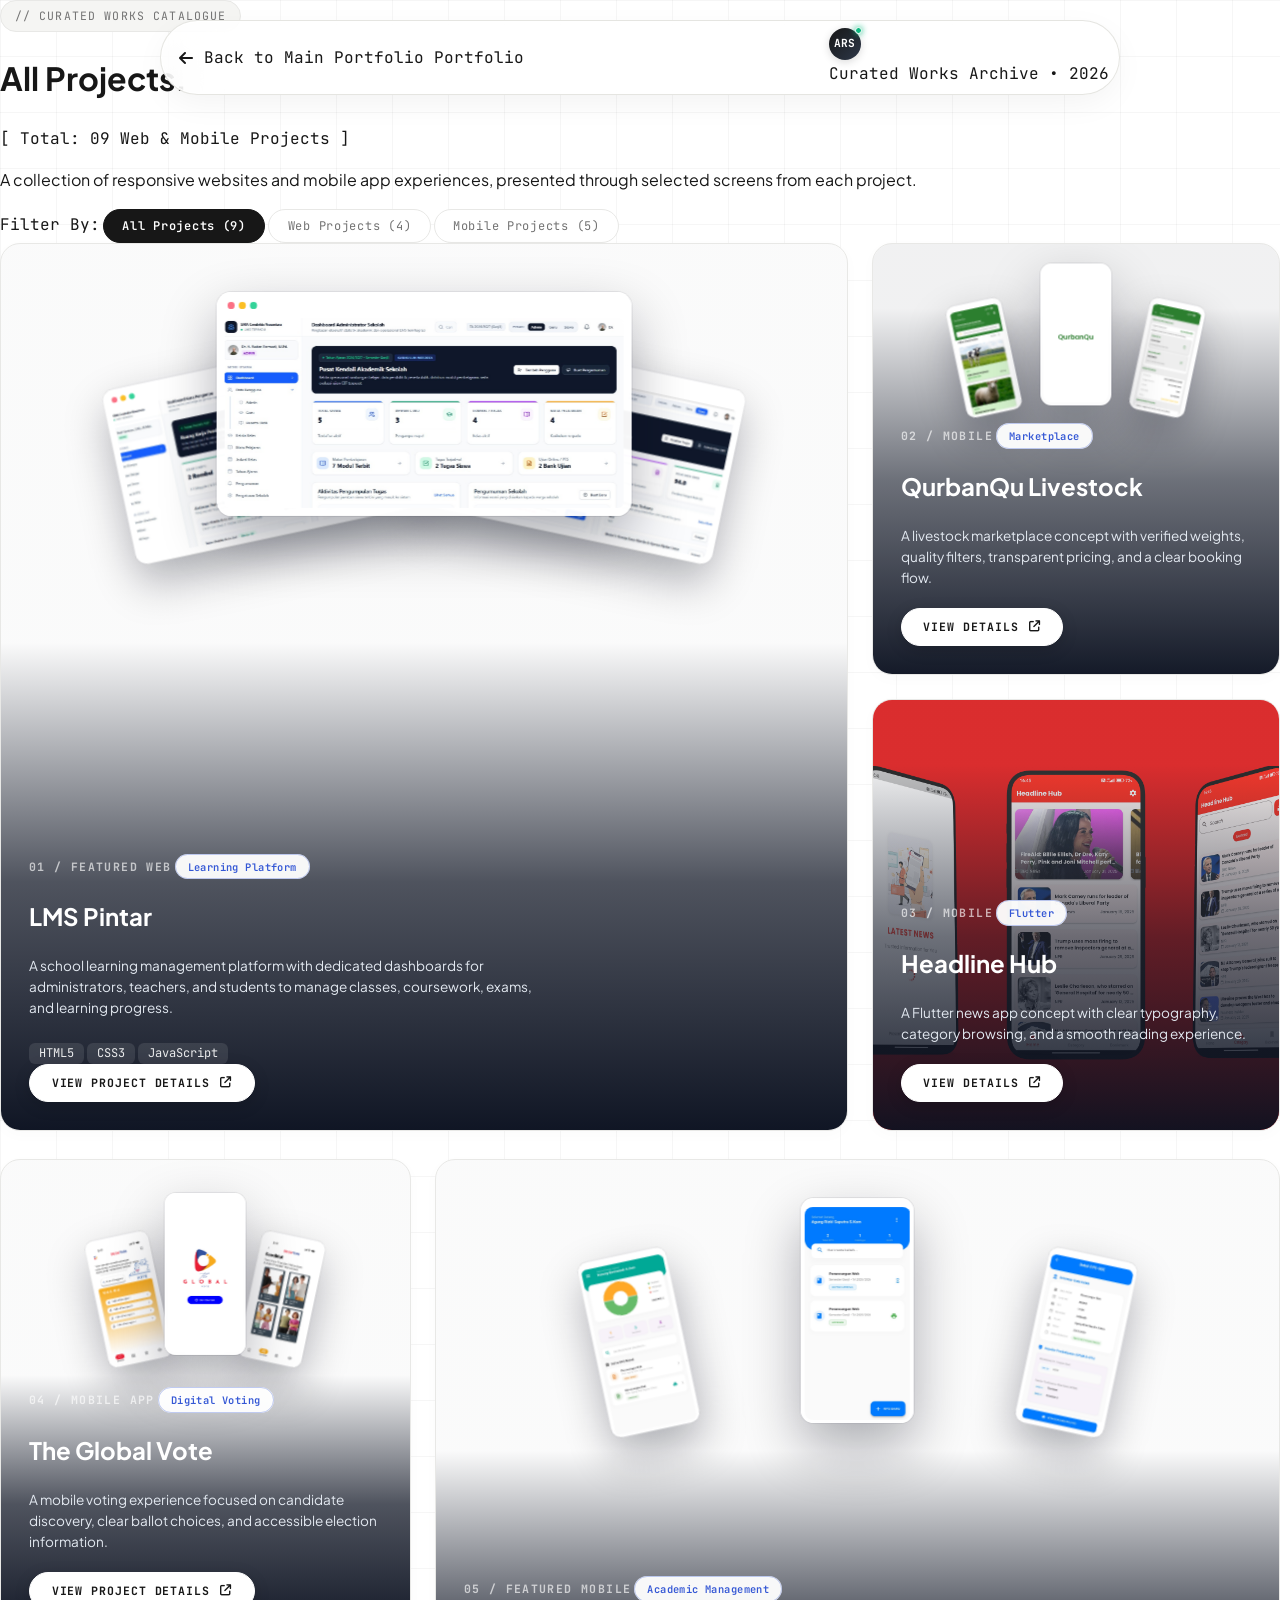
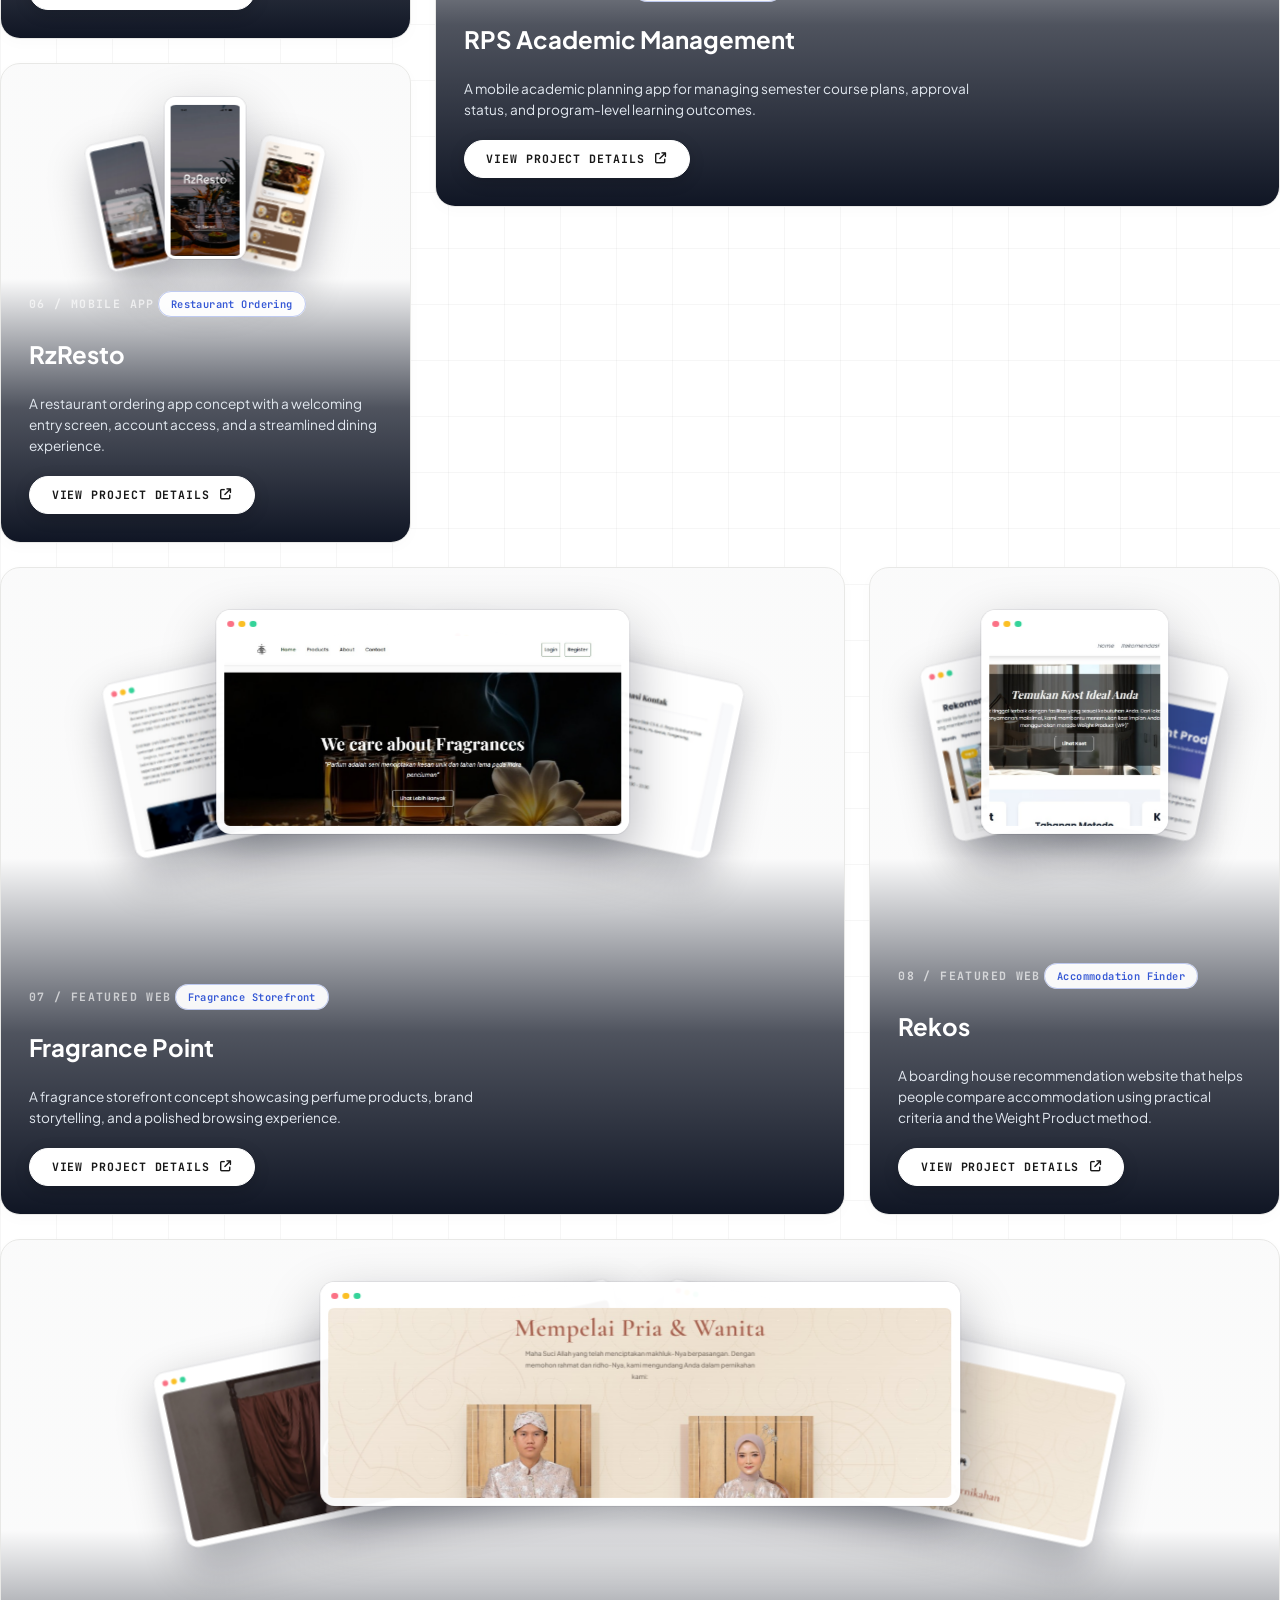
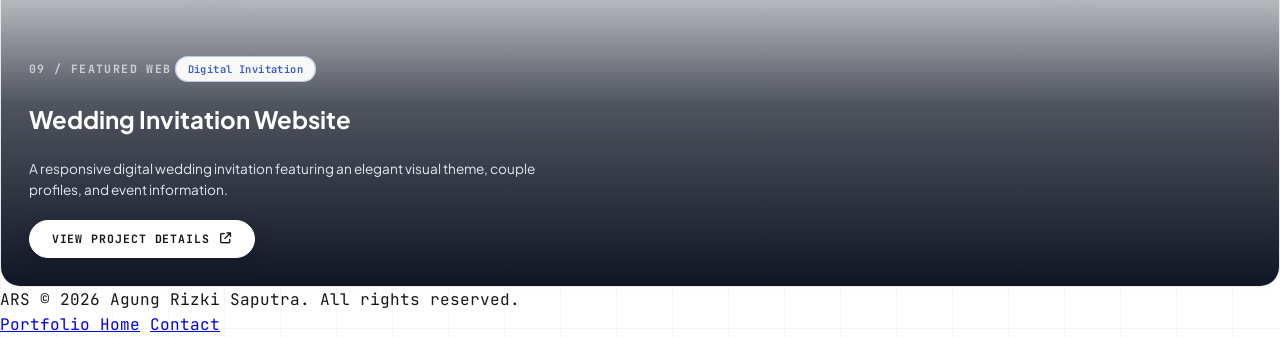
==== all-projects.html @ 4a7e121c "Update" ====
<!DOCTYPE html>
<html lang="en">
  <head>
    <meta charset="UTF-8" />
    <meta name="viewport" content="width=device-width, initial-scale=1.0" />
    <title>All Projects | Agung Rizki Saputra</title>
    <meta name="description" content="Explore web and mobile projects by Agung Rizki Saputra, including learning platforms, mobile apps, and responsive websites." />

    <link rel="preconnect" href="https://fonts.googleapis.com">
    <link rel="preconnect" href="https://fonts.gstatic.com" crossorigin>
    <link href="https://fonts.googleapis.com/css2?family=JetBrains+Mono:wght@400;500;600;700&family=Plus+Jakarta+Sans:wght@300;400;500;600;700;800&family=Space+Grotesk:wght@500;600;700;800&display=swap" rel="stylesheet">
    <script src="https://cdn.tailwindcss.com"></script>
    <link rel="stylesheet" href="https://cdnjs.cloudflare.com/ajax/libs/font-awesome/6.5.1/css/all.min.css" />
    <link rel="stylesheet" href="css/style.css" />
  </head>
  <body class="bg-white text-[#171717] antialiased selection:bg-[#3457d5] selection:text-white editorial-grid-clean min-h-screen">
    <header id="navbar" class="transition-all duration-300" aria-label="Archive Navigation">
      <a href="main.html" class="brand-mark group" aria-label="Back to Portfolio">
        <span class="w-7 h-7 rounded-full bg-[#f7f7f5] border border-[#e8e8e6] flex items-center justify-center text-[#171717] group-hover:bg-[#3457d5] group-hover:text-white transition-colors">
          <i class="fas fa-arrow-left text-[11px] transition-transform group-hover:-translate-x-0.5"></i>
        </span>
        <span class="font-mono text-xs font-semibold uppercase tracking-wider text-[#171717] group-hover:text-[#3457d5] transition-colors">
          <span class="hidden sm:inline">Back to Main Portfolio</span>
          <span class="sm:hidden">Portfolio</span>
        </span>
      </a>
      <div class="flex items-center gap-3">
        <span class="brand-emblem">
          <span>ARS</span>
          <span class="brand-status-dot"></span>
        </span>
        <span class="font-mono text-xs text-[#737373] hidden sm:inline-block">Curated Works Archive &bull; 2026</span>
      </div>
    </header>

    <main class="max-w-7xl mx-auto px-6 pt-28 pb-20">
      <div class="border-b border-[#e8e8e6] pb-12 mb-12">
        <div class="editorial-badge mb-4">
          <span>// Curated Works Catalogue</span>
        </div>
        <div class="flex flex-col md:flex-row md:items-end justify-between gap-6">
          <div>
            <h1 class="font-['Space_Grotesk'] text-4xl sm:text-6xl font-extrabold text-[#171717] tracking-tight leading-tight">
              All <span class="text-[#3457d5]">Projects.</span>
            </h1>
            <p class="font-mono text-xs text-[#737373] mt-2 uppercase tracking-widest">[ Total: 09 Web &amp; Mobile Projects ]</p>
          </div>
          <p class="max-w-md text-[#737373] text-sm sm:text-base leading-relaxed">
            A collection of responsive websites and mobile app experiences, presented through selected screens from each project.
          </p>
        </div>
        <div class="flex flex-wrap items-center gap-3 mt-10">
          <span class="font-mono text-xs text-[#737373] uppercase tracking-wider mr-2 hidden sm:inline-block">Filter By:</span>
          <button type="button" class="filter-btn active" data-filter="all">All Projects (9)</button>
          <button type="button" class="filter-btn" data-filter="web">Web Projects (4)</button>
          <button type="button" class="filter-btn" data-filter="mobile">Mobile Projects (5)</button>
        </div>
      </div>

      <div class="selected-work-layout archive-featured-layout mb-10">
        <article class="project-feature-card project-card group archive-card" data-category="web">
          <div class="project-mockup-stage" role="group" aria-label="LMS Pintar administrator, teacher, and student dashboards">
            <div class="project-mockup-window project-mockup-window--left">
              <img src="images/projects/muweb/lms/lms2.jpeg" alt="LMS Pintar teacher dashboard" loading="lazy" />
            </div>
            <div class="project-mockup-window project-mockup-window--right">
              <img src="images/projects/muweb/lms/lms3.jpeg" alt="LMS Pintar student dashboard" loading="lazy" />
            </div>
            <div class="project-mockup-window project-mockup-window--front">
              <img src="images/projects/muweb/lms/lms1.jpeg" alt="LMS Pintar administrator dashboard" loading="lazy" />
            </div>
          </div>
          <div class="project-card-overlay"></div>
          <div class="project-card-content">
            <div class="flex items-center justify-between mb-3">
              <span class="project-number text-[#93c5fd]">01 / Featured Web</span>
              <span class="project-type-badge">Learning Platform</span>
            </div>
            <h2 class="text-2xl sm:text-3xl font-extrabold text-white group-hover:text-[#93c5fd] transition-colors duration-300 mb-2">LMS Pintar</h2>
            <p class="text-sm text-[#cbd5e1] max-w-xl mb-4">A school learning management platform with dedicated dashboards for administrators, teachers, and students to manage classes, coursework, exams, and learning progress.</p>
            <div class="flex flex-wrap gap-2 mb-4">
              <span class="project-tech-tag">HTML5</span>
              <span class="project-tech-tag">CSS3</span>
              <span class="project-tech-tag">JavaScript</span>
            </div>
            <button class="project-detail-btn project-view-trigger" type="button"
              data-title="LMS Pintar — Academic Management Portal"
              data-category="Web Development &bull; Learning Management System"
              data-tech="HTML5, CSS3, JavaScript"
              data-description="A school learning management platform with dedicated dashboards for administrators, teachers, and students. Administrators manage users, classes, subjects, schedules, exams, and announcements; teachers organize learning materials, assignments, and grades; students access lessons, coursework, exams, and learning progress in one portal."
              data-image="images/projects/muweb/lms/lms1.jpeg"
              data-mockup-left="images/projects/muweb/lms/lms2.jpeg"
              data-mockup-right="images/projects/muweb/lms/lms3.jpeg"
              data-github="https://github.com/AgungRizkiSaputra/lms-terpadu"
              data-github-label="GitHub Repository"
              data-live="https://lms-terpadu.netlify.app/"
              data-live-label="Live Deployed Web"
              aria-label="View LMS Pintar project details">
              <span>View Project Details</span>
              <i class="fas fa-arrow-up-right-from-square"></i>
            </button>
          </div>
        </article>

        <div class="selected-work-stack">
          <article class="project-card project-card-compact group archive-card" data-category="mobile">
            <div class="project-mockup-stage project-mockup-stage--mobile project-mockup-stage--compact" role="group" aria-label="QurbanQu mobile app screens">
              <div class="project-mockup-window project-mockup-window--left">
                <img src="images/projects/mumobile/qurban/q2.jpg" alt="QurbanQu livestock browsing screen" loading="lazy" />
              </div>
              <div class="project-mockup-window project-mockup-window--right">
                <img src="images/projects/mumobile/qurban/q3.jpg" alt="QurbanQu payment details screen" loading="lazy" />
              </div>
              <div class="project-mockup-window project-mockup-window--front">
                <img src="images/projects/mumobile/qurban/q1.jpg" alt="QurbanQu welcome screen" loading="lazy" />
              </div>
            </div>
            <div class="project-card-overlay"></div>
            <div class="project-card-content">
              <div class="flex items-center justify-between mb-2">
                <span class="project-number text-[#93c5fd]">02 / Mobile</span>
                <span class="project-type-badge">Marketplace</span>
              </div>
              <h2 class="text-xl font-bold text-white group-hover:text-[#93c5fd] transition-colors duration-300 mb-2">QurbanQu Livestock</h2>
              <p class="text-xs text-[#cbd5e1] mb-3">A livestock marketplace concept with verified weights, quality filters, transparent pricing, and a clear booking flow.</p>
              <button class="project-detail-btn project-view-trigger" type="button"
                data-title="QurbanQu Livestock"
                data-category="Mobile Development &bull; Livestock Marketplace"
                data-tech="Mobile UI, Product Discovery, Booking Flow"
                data-description="A mobile livestock marketplace concept designed around a clear purchasing journey, with livestock discovery, transparent product details, and a focused booking experience."
                data-image="images/projects/mumobile/qurban/q1.jpg"
                data-mockup-left="images/projects/mumobile/qurban/q2.jpg"
                data-mockup-right="images/projects/mumobile/qurban/q3.jpg"
                data-mockup-type="mobile"
                data-github="https://github.com/Gusnaldi99/qurbanku"
                data-github-label="GitHub Repository"
                data-live="https://www.figma.com/proto/Pb6H6GwnJpii4D6Z6dSINw/UI-PROJECT-3?node-id=0-1&t=AmooNPbdVSciI6OO-1"
                data-live-label="Open Figma Prototype"
                aria-label="View QurbanQu Livestock project details">
                <span>View Details</span>
                <i class="fas fa-arrow-up-right-from-square"></i>
              </button>
            </div>
          </article>

          <article class="project-card project-card-compact group archive-card" data-category="mobile">
            <img src="images/projects/mumobile/news/3.png" alt="Headline Hub news app screens" loading="lazy" />
            <div class="project-card-overlay"></div>
            <div class="project-card-content">
              <div class="flex items-center justify-between mb-2">
                <span class="project-number text-[#93c5fd]">03 / Mobile</span>
                <span class="project-type-badge">Flutter</span>
              </div>
              <h2 class="text-xl font-bold text-white group-hover:text-[#93c5fd] transition-colors duration-300 mb-2">Headline Hub</h2>
              <p class="text-xs text-[#cbd5e1] mb-3">A Flutter news app concept with clear typography, category browsing, and a smooth reading experience.</p>
              <button class="project-detail-btn project-view-trigger" type="button"
                data-title="Headline Hub"
                data-category="Mobile Development &bull; News App"
                data-tech="Flutter, Dart, Mobile UI"
                data-description="A cross-platform news app concept developed with Flutter, designed around clear typography, category browsing, and an easy-to-follow reading experience."
                data-image="images/projects/mumobile/news/3.png"
                data-github="https://github.com/AgungRizkiSaputra"
                data-github-label="GitHub Profile"
                data-live="images/projects/mumobile/news/3.png"
                data-live-label="View Project Screen"
                aria-label="View Headline Hub project details">
                <span>View Details</span>
                <i class="fas fa-arrow-up-right-from-square"></i>
              </button>
            </div>
          </article>
        </div>
      </div>

      <div class="archive-project-grid">
        <article class="project-feature-card project-card group archive-card archive-project-card" data-category="mobile">
          <div class="project-mockup-stage project-mockup-stage--mobile project-mockup-stage--compact" role="group" aria-label="Global Vote mobile app screens">
            <div class="project-mockup-window project-mockup-window--left"><img src="images/projects/mumobile/gv/gv2.jpg" alt="Global Vote candidate selection screen" loading="lazy" /></div>
            <div class="project-mockup-window project-mockup-window--right"><img src="images/projects/mumobile/gv/gv3.jpg" alt="Global Vote voting screen" loading="lazy" /></div>
            <div class="project-mockup-window project-mockup-window--front"><img src="images/projects/mumobile/gv/gv1.jpg" alt="Global Vote home screen" loading="lazy" /></div>
          </div>
          <div class="project-card-overlay"></div>
          <div class="project-card-content">
            <div class="flex items-center justify-between mb-3">
              <span class="project-number text-[#93c5fd]">04 / Mobile App</span>
              <span class="project-type-badge">Digital Voting</span>
            </div>
            <h2 class="text-2xl font-extrabold text-white group-hover:text-[#93c5fd] transition-colors mb-2">The Global Vote</h2>
            <p class="text-sm text-[#cbd5e1] mb-4">A mobile voting experience focused on candidate discovery, clear ballot choices, and accessible election information.</p>
            <button class="project-detail-btn project-view-trigger" type="button"
              data-title="The Global Vote"
              data-category="Mobile Development &bull; Digital Voting"
              data-tech="Mobile UI, Voting Flow, Interface Design"
              data-description="A digital voting app concept that helps voters explore candidates, review election information, and move through a clear ballot selection flow."
              data-image="images/projects/mumobile/gv/gv1.jpg"
              data-mockup-left="images/projects/mumobile/gv/gv2.jpg"
              data-mockup-right="images/projects/mumobile/gv/gv3.jpg"
              data-mockup-type="mobile"
              data-github="https://github.com/AgungRizkiSaputra"
              data-github-label="GitHub Profile"
              data-live="images/projects/mumobile/gv/gv1.jpg"
              data-live-label="View Project Screen"
              aria-label="View The Global Vote project details">
              <span>View Project Details</span><i class="fas fa-arrow-up-right-from-square"></i>
            </button>
          </div>
        </article>

        <article class="project-feature-card project-card group archive-card archive-project-card" data-category="mobile">
          <div class="project-mockup-stage project-mockup-stage--mobile" role="group" aria-label="RPS academic management app screens">
            <div class="project-mockup-window project-mockup-window--left"><img src="images/projects/mumobile/rps/rps2.jpg" alt="RPS course approval overview" loading="lazy" /></div>
            <div class="project-mockup-window project-mockup-window--right"><img src="images/projects/mumobile/rps/rps3.jpg" alt="RPS course plan list" loading="lazy" /></div>
            <div class="project-mockup-window project-mockup-window--front"><img src="images/projects/mumobile/rps/rps1.jpg" alt="RPS academic dashboard" loading="lazy" /></div>
          </div>
          <div class="project-card-overlay"></div>
          <div class="project-card-content">
            <div class="flex items-center justify-between mb-3">
              <span class="project-number text-[#93c5fd]">05 / Featured Mobile</span>
              <span class="project-type-badge">Academic Management</span>
            </div>
            <h2 class="text-2xl font-extrabold text-white group-hover:text-[#93c5fd] transition-colors mb-2">RPS Academic Management</h2>
            <p class="text-sm text-[#cbd5e1] mb-4">A mobile academic planning app for managing semester course plans, approval status, and program-level learning outcomes.</p>
            <button class="project-detail-btn project-view-trigger" type="button"
              data-title="RPS Academic Management"
              data-category="Mobile Development &bull; Academic Planning"
              data-tech="Mobile UI, Academic Workflow, Dashboard Design"
              data-description="A mobile interface for managing semester learning plans (RPS), including approval tracking, course plan lists, and an overview of program learning outcomes."
              data-image="images/projects/mumobile/rps/rps1.jpg"
              data-mockup-left="images/projects/mumobile/rps/rps2.jpg"
              data-mockup-right="images/projects/mumobile/rps/rps3.jpg"
              data-mockup-type="mobile"
              data-github="https://github.com/AgungRizkiSaputra"
              data-github-label="GitHub Profile"
              data-live="images/projects/mumobile/rps/rps1.jpg"
              data-live-label="View Project Screen"
              aria-label="View RPS Academic Management project details">
              <span>View Project Details</span><i class="fas fa-arrow-up-right-from-square"></i>
            </button>
          </div>
        </article>

        <article class="project-feature-card project-card group archive-card archive-project-card" data-category="mobile">
          <div class="project-mockup-stage project-mockup-stage--mobile project-mockup-stage--compact" role="group" aria-label="RzResto mobile app screens">
            <div class="project-mockup-window project-mockup-window--left"><img src="images/projects/mumobile/rz/rz2.jpg" alt="RzResto sign-in screen" loading="lazy" /></div>
            <div class="project-mockup-window project-mockup-window--right"><img src="images/projects/mumobile/rz/rz3.jpg" alt="RzResto restaurant menu screen" loading="lazy" /></div>
            <div class="project-mockup-window project-mockup-window--front"><img src="images/projects/mumobile/rz/rz1.jpg" alt="RzResto welcome screen" loading="lazy" /></div>
          </div>
          <div class="project-card-overlay"></div>
          <div class="project-card-content">
            <div class="flex items-center justify-between mb-3">
              <span class="project-number text-[#93c5fd]">06 / Mobile App</span>
              <span class="project-type-badge">Restaurant Ordering</span>
            </div>
            <h2 class="text-2xl font-extrabold text-white group-hover:text-[#93c5fd] transition-colors mb-2">RzResto</h2>
            <p class="text-sm text-[#cbd5e1] mb-4">A restaurant ordering app concept with a welcoming entry screen, account access, and a streamlined dining experience.</p>
            <button class="project-detail-btn project-view-trigger" type="button"
              data-title="RzResto"
              data-category="Mobile Development &bull; Restaurant App"
              data-tech="Mobile UI, Restaurant Ordering, User Flow"
              data-description="A mobile restaurant app concept that introduces the RzResto brand and provides a simple path from sign-in to browsing the restaurant experience."
              data-image="images/projects/mumobile/rz/rz1.jpg"
              data-mockup-left="images/projects/mumobile/rz/rz2.jpg"
              data-mockup-right="images/projects/mumobile/rz/rz3.jpg"
              data-mockup-type="mobile"
              data-github="https://github.com/AgungRizkiSaputra"
              data-github-label="GitHub Profile"
              data-live="images/projects/mumobile/rz/rz1.jpg"
              data-live-label="View Project Screen"
              aria-label="View RzResto project details">
              <span>View Project Details</span><i class="fas fa-arrow-up-right-from-square"></i>
            </button>
          </div>
        </article>

        <article class="project-feature-card project-card group archive-card archive-project-card" data-category="web">
          <div class="project-mockup-stage" role="group" aria-label="Fragrance Point website screens">
            <div class="project-mockup-window project-mockup-window--left"><img src="images/projects/muweb/fp/fp2.jpeg" alt="Fragrance Point product page" loading="lazy" /></div>
            <div class="project-mockup-window project-mockup-window--right"><img src="images/projects/muweb/fp/fp3.jpeg" alt="Fragrance Point website content section" loading="lazy" /></div>
            <div class="project-mockup-window project-mockup-window--front"><img src="images/projects/muweb/fp/fp1.jpeg" alt="Fragrance Point home page" loading="lazy" /></div>
          </div>
          <div class="project-card-overlay"></div>
          <div class="project-card-content">
            <div class="flex items-center justify-between mb-3">
              <span class="project-number text-[#93c5fd]">07 / Featured Web</span>
              <span class="project-type-badge">Fragrance Storefront</span>
            </div>
            <h2 class="text-2xl font-extrabold text-white group-hover:text-[#93c5fd] transition-colors mb-2">Fragrance Point</h2>
            <p class="text-sm text-[#cbd5e1] mb-4">A fragrance storefront concept showcasing perfume products, brand storytelling, and a polished browsing experience.</p>
            <button class="project-detail-btn project-view-trigger" type="button"
              data-title="Fragrance Point"
              data-category="Web Development &bull; Fragrance Storefront"
              data-tech="Responsive Web Design, HTML, CSS, JavaScript"
              data-description="A responsive fragrance storefront concept that presents perfume products through editorial imagery, clear brand messaging, and intuitive website navigation."
              data-image="images/projects/muweb/fp/fp1.jpeg"
              data-mockup-left="images/projects/muweb/fp/fp2.jpeg"
              data-mockup-right="images/projects/muweb/fp/fp3.jpeg"
              data-github="https://github.com/AgungRizkiSaputra"
              data-github-label="GitHub Profile"
              data-live="images/projects/muweb/fp/fp1.jpeg"
              data-live-label="View Project Screen"
              aria-label="View Fragrance Point project details">
              <span>View Project Details</span><i class="fas fa-arrow-up-right-from-square"></i>
            </button>
          </div>
        </article>

        <article class="project-feature-card project-card group archive-card archive-project-card" data-category="web">
          <div class="project-mockup-stage" role="group" aria-label="Rekos boarding recommendation website screens">
            <div class="project-mockup-window project-mockup-window--left"><img src="images/projects/muweb/rekos/rekos2.jpeg" alt="Rekos accommodation recommendations" loading="lazy" /></div>
            <div class="project-mockup-window project-mockup-window--right"><img src="images/projects/muweb/rekos/rekos3.jpeg" alt="Rekos accommodation information" loading="lazy" /></div>
            <div class="project-mockup-window project-mockup-window--front"><img src="images/projects/muweb/rekos/rekos1.jpeg" alt="Rekos home page" loading="lazy" /></div>
          </div>
          <div class="project-card-overlay"></div>
          <div class="project-card-content">
            <div class="flex items-center justify-between mb-3">
              <span class="project-number text-[#93c5fd]">08 / Featured Web</span>
              <span class="project-type-badge">Accommodation Finder</span>
            </div>
            <h2 class="text-2xl font-extrabold text-white group-hover:text-[#93c5fd] transition-colors mb-2">Rekos</h2>
            <p class="text-sm text-[#cbd5e1] mb-4">A boarding house recommendation website that helps people compare accommodation using practical criteria and the Weight Product method.</p>
            <button class="project-detail-btn project-view-trigger" type="button"
              data-title="Rekos — Boarding House Finder"
              data-category="Web Development &bull; Accommodation Recommendation"
              data-tech="Responsive Web Design, Recommendation System, Weight Product"
              data-description="A boarding house discovery and recommendation website that helps users compare accommodation options based on criteria such as price, comfort, location, and facilities, using the Weight Product method."
              data-image="images/projects/muweb/rekos/rekos1.jpeg"
              data-mockup-left="images/projects/muweb/rekos/rekos2.jpeg"
              data-mockup-right="images/projects/muweb/rekos/rekos3.jpeg"
              data-github="https://github.com/AgungRizkiSaputra"
              data-github-label="GitHub Profile"
              data-live="images/projects/muweb/rekos/rekos1.jpeg"
              data-live-label="View Project Screen"
              aria-label="View Rekos project details">
              <span>View Project Details</span><i class="fas fa-arrow-up-right-from-square"></i>
            </button>
          </div>
        </article>

        <article class="project-feature-card project-card group archive-card archive-project-card" data-category="web">
          <div class="project-mockup-stage" role="group" aria-label="Wedding invitation website screens">
            <div class="project-mockup-window project-mockup-window--left"><img src="images/projects/muweb/ug/ug2.jpeg" alt="Wedding invitation details section" loading="lazy" /></div>
            <div class="project-mockup-window project-mockup-window--right"><img src="images/projects/muweb/ug/ug3.jpeg" alt="Wedding invitation event information" loading="lazy" /></div>
            <div class="project-mockup-window project-mockup-window--front"><img src="images/projects/muweb/ug/ug1.jpeg" alt="Wedding invitation opening screen" loading="lazy" /></div>
          </div>
          <div class="project-card-overlay"></div>
          <div class="project-card-content">
            <div class="flex items-center justify-between mb-3">
              <span class="project-number text-[#93c5fd]">09 / Featured Web</span>
              <span class="project-type-badge">Digital Invitation</span>
            </div>
            <h2 class="text-2xl font-extrabold text-white group-hover:text-[#93c5fd] transition-colors mb-2">Wedding Invitation Website</h2>
            <p class="text-sm text-[#cbd5e1] mb-4">A responsive digital wedding invitation featuring an elegant visual theme, couple profiles, and event information.</p>
            <button class="project-detail-btn project-view-trigger" type="button"
              data-title="Wedding Invitation Website"
              data-category="Web Development &bull; Digital Invitation"
              data-tech="Responsive Web Design, HTML, CSS, JavaScript"
              data-description="A responsive digital wedding invitation website with a refined visual theme, couple profiles, and event details presented in a simple, guest-friendly layout."
              data-image="images/projects/muweb/ug/ug1.jpeg"
              data-mockup-left="images/projects/muweb/ug/ug2.jpeg"
              data-mockup-right="images/projects/muweb/ug/ug3.jpeg"
              data-github="https://github.com/AgungRizkiSaputra"
              data-github-label="GitHub Profile"
              data-live="images/projects/muweb/ug/ug1.jpeg"
              data-live-label="View Project Screen"
              aria-label="View Wedding Invitation Website project details">
              <span>View Project Details</span><i class="fas fa-arrow-up-right-from-square"></i>
            </button>
          </div>
        </article>
      </div>
    </main>

    <footer class="py-12 px-6 border-t border-[#e8e8e6] bg-white font-mono text-xs text-[#737373]">
      <div class="max-w-7xl mx-auto flex flex-col sm:flex-row items-center justify-between gap-4">
        <div class="flex items-center gap-2.5">
          <span class="w-5 h-5 rounded bg-[#f0f4ff] text-[#3457d5] font-bold flex items-center justify-center text-[10px]">ARS</span>
          <span class="text-[#171717] font-medium">&copy; 2026 Agung Rizki Saputra. All rights reserved.</span>
        </div>
        <div class="flex items-center gap-6">
          <a href="main.html" class="hover:text-[#3457d5] transition-colors">Portfolio Home</a>
          <a href="main.html#contact" class="hover:text-[#3457d5] transition-colors">Contact</a>
        </div>
      </div>
    </footer>

    <div id="modal" class="hidden" role="dialog" aria-modal="true" aria-labelledby="modalTitle">
      <div class="modal-dialog">
        <div id="modalPreview" class="modal-preview relative w-full aspect-[16/10] bg-[#0b1120] overflow-hidden">
          <img id="modalImage" src="" alt="Project Preview" class="w-full h-full object-cover" />
          <div class="modal-mockup-stage" role="group" aria-label="Project interface previews">
            <div class="modal-mockup-window modal-mockup-window--left"><img src="" alt="" /></div>
            <div class="modal-mockup-window modal-mockup-window--right"><img src="" alt="" /></div>
            <div class="modal-mockup-window modal-mockup-window--front"><img src="" alt="" /></div>
          </div>
          <button id="closeModal" class="absolute top-4 right-4 w-9 h-9 rounded-full bg-white/90 hover:bg-[#171717] hover:text-white text-[#171717] shadow-md flex items-center justify-center transition-all text-xl font-bold cursor-pointer" aria-label="Close Project Modal">&times;</button>
        </div>
        <div class="p-6 sm:p-8">
          <div class="flex flex-wrap items-center justify-between gap-2 mb-3">
            <span id="modalCategory" class="editorial-badge accent text-[10px]"></span>
            <span id="modalTech" class="font-mono text-xs text-[#737373]"></span>
          </div>
          <h3 id="modalTitle" class="font-['Space_Grotesk'] text-2xl sm:text-3xl font-extrabold text-[#171717] mb-4"></h3>
          <p id="modalDescription" class="text-[#737373] text-sm sm:text-base leading-relaxed mb-6"></p>
          <div class="flex flex-wrap items-center gap-3 my-6 pt-5 border-t border-[#e8e8e6]">
            <a id="modalLiveBtn" href="#" target="_blank" rel="noopener noreferrer" class="btn-primary flex items-center gap-2 text-xs py-2.5 px-5 font-mono">
              <i class="fas fa-arrow-up-right-from-square text-[11px]"></i><span id="modalLiveText">Live Preview / Deployed</span>
            </a>
            <a id="modalGithubBtn" href="#" target="_blank" rel="noopener noreferrer" class="btn-secondary flex items-center gap-2 text-xs py-2.5 px-5 font-mono">
              <i class="fab fa-github text-sm"></i><span id="modalGithubText">View on GitHub</span>
            </a>
          </div>
          <div class="pt-4 border-t border-[#e8e8e6] flex items-center justify-between">
            <span class="font-mono text-xs text-[#a3a3a3]">Agung Rizki Saputra &bull; Portfolio 2026</span>
            <button type="button" onclick="document.getElementById('modal').classList.add('hidden'); document.body.style.overflow='';" class="btn-secondary text-xs py-2 px-5 font-mono">Close Preview</button>
          </div>
        </div>
      </div>
    </div>

    <script src="js/style.js" defer></script>
  </body>
</html>
---- css/style.css ----
/* ==========================================================================
   AGUNG RIZKI SAPUTRA — CLEAN WHITE INTERACTIVE PORTFOLIO
   Design System: Editorial Design meets Immersive Motion
   ========================================================================== */

:root {
  --bg-canvas: #ffffff;
  --bg-surface: #f7f7f5;
  --bg-surface-elevated: #ffffff;
  --bg-card: #ffffff;
  --bg-card-hover: #fcfcfb;
  
  --border-subtle: #e8e8e6;
  --border-medium: #d6d6d4;
  --border-strong: #737373;
  
  --text-primary: #171717;
  --text-secondary: #737373;
  --text-muted: #a3a3a3;
  --text-faint: #d4d4d4;
  
  --accent: #3457d5;          /* Signature Cobalt Blue */
  --accent-hover: #2643af;
  --accent-light: #f0f4ff;
  --accent-glow: rgba(52, 87, 213, 0.2);
  --accent-dim: rgba(52, 87, 213, 0.08);
  --accent-border: rgba(52, 87, 213, 0.25);

  --font-display: 'Space Grotesk', -apple-system, BlinkMacSystemFont, sans-serif;
  --font-sans: 'Plus Jakarta Sans', -apple-system, BlinkMacSystemFont, sans-serif;
  --font-mono: 'JetBrains Mono', monospace;

  --transition-smooth: cubic-bezier(0.16, 1, 0.3, 1);
  --transition-bounce: cubic-bezier(0.34, 1.56, 0.64, 1);
}

/* --------------------------------------------------------------------------
   Base & Global Resets
   -------------------------------------------------------------------------- */
*, *::before, *::after {
  box-sizing: border-box;
}

html {
  scroll-behavior: smooth;
  scroll-padding-top: 6.5rem;
  background-color: var(--bg-canvas);
  color: var(--text-primary);
  font-family: var(--font-sans);
}

body {
  margin: 0;
  padding: 0;
  background-color: var(--bg-canvas);
  color: var(--text-primary);
  font-family: var(--font-sans);
  overflow-x: hidden;
  -webkit-font-smoothing: antialiased;
  -moz-osx-font-smoothing: grayscale;
  line-height: 1.6;
}

::selection {
  background-color: var(--accent);
  color: #ffffff;
}

/* Crisp Clean Editorial Grid Background */
.editorial-grid-clean {
  position: relative;
  background-image: 
    linear-gradient(to right, rgba(0, 0, 0, 0.035) 1px, transparent 1px),
    linear-gradient(to bottom, rgba(0, 0, 0, 0.035) 1px, transparent 1px);
  background-size: 56px 56px;
}

/* --------------------------------------------------------------------------
   Typography Utilities
   -------------------------------------------------------------------------- */
.font-display { font-family: var(--font-display); }
.font-sans { font-family: var(--font-sans); }
.font-mono { font-family: var(--font-mono); }

/* --------------------------------------------------------------------------
   Navigation Bar (Futuristic Glassmorphic Floating Capsule)
   Sleek, aerodynamic, permanent, and always visible on scroll
   -------------------------------------------------------------------------- */
#navbar {
  position: fixed;
  top: 1.25rem;
  left: 50%;
  transform: translateX(-50%);
  width: min(94%, 960px);
  z-index: 9999;
  background: rgba(255, 255, 255, 0.82);
  backdrop-filter: blur(24px) saturate(180%);
  -webkit-backdrop-filter: blur(24px) saturate(180%);
  border: 1px solid rgba(220, 220, 215, 0.75);
  border-radius: 9999px;
  box-shadow: 0 10px 35px -5px rgba(0, 0, 0, 0.06), 0 0 0 1px rgba(255, 255, 255, 0.9) inset;
  padding: 0.45rem 0.65rem 0.45rem 1.15rem;
  display: flex;
  align-items: center;
  justify-content: space-between;
  transition: all 0.3s var(--transition-smooth);
}

#navbar.scrolled {
  background: rgba(255, 255, 255, 0.94);
  border-color: rgba(200, 200, 195, 0.9);
  box-shadow: 0 14px 40px -5px rgba(0, 0, 0, 0.09), 0 0 0 1px rgba(255, 255, 255, 0.9) inset;
  padding-top: 0.38rem;
  padding-bottom: 0.38rem;
}

.brand-mark {
  display: inline-flex;
  align-items: center;
  gap: 0.65rem;
  text-decoration: none;
  color: var(--text-primary);
  transition: transform 0.25s var(--transition-smooth);
}

.brand-mark:hover {
  transform: translateY(-1px);
}

.brand-emblem {
  position: relative;
  width: 2rem;
  height: 2rem;
  border-radius: 50%;
  background: linear-gradient(135deg, #171717, #2d3748);
  color: #ffffff;
  display: flex;
  align-items: center;
  justify-content: center;
  font-family: var(--font-mono);
  font-weight: 700;
  font-size: 0.7rem;
  box-shadow: 0 2px 8px rgba(0, 0, 0, 0.15);
}

.brand-status-dot {
  position: absolute;
  top: -1px;
  right: -1px;
  width: 7px;
  height: 7px;
  border-radius: 50%;
  background-color: #10b981;
  border: 1.5px solid #ffffff;
  box-shadow: 0 0 6px #10b981;
}

.nav-links-cluster {
  display: flex;
  align-items: center;
  gap: 0.25rem;
  background: rgba(245, 245, 243, 0.85);
  border: 1px solid rgba(230, 230, 226, 0.8);
  padding: 0.25rem 0.35rem;
  border-radius: 9999px;
}

.nav-link {
  position: relative;
  display: inline-flex;
  align-items: center;
  font-family: var(--font-mono);
  font-size: 0.75rem;
  font-weight: 600;
  letter-spacing: 0.04em;
  color: var(--text-secondary);
  padding: 0.4rem 0.95rem;
  border-radius: 9999px;
  transition: all 0.25s var(--transition-smooth);
  text-decoration: none;
}

.nav-link:hover {
  color: var(--text-primary);
  background-color: rgba(255, 255, 255, 0.8);
}

.nav-link.is-active {
  color: #ffffff !important;
  background: #171717;
  box-shadow: 0 3px 12px rgba(0, 0, 0, 0.16);
}

.nav-cta-btn {
  display: inline-flex;
  align-items: center;
  gap: 0.45rem;
  padding: 0.5rem 1.15rem;
  border-radius: 9999px;
  background: #171717;
  color: #ffffff !important;
  font-family: var(--font-mono);
  font-size: 0.72rem;
  font-weight: 600;
  letter-spacing: 0.08em;
  text-transform: uppercase;
  text-decoration: none;
  box-shadow: 0 4px 14px rgba(0, 0, 0, 0.12);
  transition: all 0.25s var(--transition-smooth);
}

.nav-cta-btn:hover {
  background: #3457d5;
  box-shadow: 0 6px 20px rgba(52, 87, 213, 0.3);
  transform: translateY(-1px);
}

/* Mobile Drawer — strictly isolated & hidden on desktop */
#mobile-menu {
  position: fixed;
  top: 0;
  right: 0;
  width: min(85vw, 360px);
  height: 100dvh;
  z-index: 99999;
  background-color: #ffffff;
  border-left: 1px solid var(--border-subtle);
  padding: 5.5rem 2rem 2rem;
  display: flex;
  flex-direction: column;
  justify-content: flex-start;
  box-shadow: -20px 0 60px rgba(0, 0, 0, 0.12);
  transform: translateX(105%);
  visibility: hidden;
  pointer-events: none;
  transition: transform 0.35s var(--transition-smooth), visibility 0.35s ease;
}

#mobile-menu.mobile-menu-open {
  transform: translateX(0);
  visibility: visible;
  pointer-events: auto;
}

#mobile-backdrop {
  position: fixed;
  inset: 0;
  z-index: 99990;
  background-color: rgba(0, 0, 0, 0.35);
  backdrop-filter: blur(6px);
  -webkit-backdrop-filter: blur(6px);
  opacity: 0;
  visibility: hidden;
  pointer-events: none;
  transition: opacity 0.3s ease, visibility 0.3s ease;
}

#mobile-backdrop.open {
  opacity: 1;
  visibility: visible;
  pointer-events: auto;
}

@media (min-width: 1024px) {
  #mobile-menu,
  #mobile-backdrop {
    display: none !important;
    visibility: hidden !important;
    pointer-events: none !important;
    opacity: 0 !important;
  }
}

/* --------------------------------------------------------------------------
   Badges, Pills & Indicators
   -------------------------------------------------------------------------- */
.editorial-badge {
  display: inline-flex;
  align-items: center;
  gap: 0.5rem;
  padding: 0.35rem 0.85rem;
  border-radius: 9999px;
  background-color: #f5f5f3;
  border: 1px solid var(--border-subtle);
  color: var(--text-secondary);
  font-family: var(--font-mono);
  font-size: 0.72rem;
  letter-spacing: 0.1em;
  text-transform: uppercase;
}

.editorial-badge.accent {
  background-color: var(--accent-light);
  border-color: var(--accent-border);
  color: var(--accent);
}

.status-indicator-dot {
  position: relative;
  display: inline-flex;
  width: 0.5rem;
  height: 0.5rem;
  border-radius: 9999px;
  background-color: #10b981;
}

.status-indicator-dot::after {
  content: '';
  position: absolute;
  inset: -2px;
  border-radius: 9999px;
  background-color: #10b981;
  opacity: 0.6;
  animation: pulse-ring 2s cubic-bezier(0.215, 0.61, 0.355, 1) infinite;
}

@keyframes pulse-ring {
  0% { transform: scale(1); opacity: 0.8; }
  100% { transform: scale(2.2); opacity: 0; }
}

/* --------------------------------------------------------------------------
   Buttons & Interactive CTAs
   -------------------------------------------------------------------------- */
.btn-primary {
  display: inline-flex;
  align-items: center;
  justify-content: center;
  gap: 0.65rem;
  padding: 0.85rem 1.65rem;
  border-radius: 9999px;
  background-color: var(--text-primary);
  color: #ffffff;
  font-family: var(--font-mono);
  font-size: 0.78rem;
  font-weight: 600;
  letter-spacing: 0.08em;
  text-transform: uppercase;
  border: 1px solid var(--text-primary);
  transition: all 0.25s var(--transition-smooth);
  cursor: pointer;
  text-decoration: none;
}

.btn-primary:hover {
  background-color: var(--accent);
  border-color: var(--accent);
  color: #ffffff;
  transform: translateY(-2px);
  box-shadow: 0 8px 24px var(--accent-glow);
}

.btn-primary:active {
  transform: translateY(0);
}

.btn-secondary {
  display: inline-flex;
  align-items: center;
  justify-content: center;
  gap: 0.65rem;
  padding: 0.85rem 1.65rem;
  border-radius: 9999px;
  background-color: #ffffff;
  color: var(--text-primary);
  font-family: var(--font-mono);
  font-size: 0.78rem;
  font-weight: 600;
  letter-spacing: 0.08em;
  text-transform: uppercase;
  border: 1px solid var(--border-medium);
  transition: all 0.25s var(--transition-smooth);
  cursor: pointer;
  text-decoration: none;
}

.btn-secondary:hover {
  background-color: #f7f7f5;
  border-color: var(--border-strong);
  transform: translateY(-2px);
  box-shadow: 0 4px 14px rgba(0, 0, 0, 0.04);
}

.btn-secondary:active {
  transform: translateY(0);
}

.btn-accent {
  display: inline-flex;
  align-items: center;
  justify-content: center;
  gap: 0.65rem;
  padding: 0.85rem 1.65rem;
  border-radius: 9999px;
  background-color: var(--accent);
  color: #ffffff;
  font-family: var(--font-mono);
  font-size: 0.78rem;
  font-weight: 600;
  letter-spacing: 0.08em;
  text-transform: uppercase;
  border: 1px solid var(--accent);
  transition: all 0.25s var(--transition-smooth);
  cursor: pointer;
  text-decoration: none;
}

.btn-accent:hover {
  background-color: var(--accent-hover);
  border-color: var(--accent-hover);
  transform: translateY(-2px);
  box-shadow: 0 8px 24px var(--accent-glow);
}

/* --------------------------------------------------------------------------
   Hero Section
   -------------------------------------------------------------------------- */
.hero-section {
  position: relative;
  min-height: 100svh;
  display: flex;
  align-items: center;
  padding-top: 7rem;
  padding-bottom: 5rem;
  background-color: var(--bg-canvas);
  overflow: hidden;
}

.hero-editorial-title {
  font-family: var(--font-display);
  font-size: clamp(2.8rem, 7.5vw, 6.2rem);
  font-weight: 800;
  line-height: 0.95;
  letter-spacing: -0.04em;
  color: var(--text-primary);
}

/* --------------------------------------------------------------------------
   Hero Photo — Modern Architectural Gallery Arch Portal
   Graceful curved archway with orbital rings, celestial glow, and 3D parallax
   -------------------------------------------------------------------------- */
.hero-photo-stage {
  perspective: 1200px;
  position: relative;
  width: 100%;
  max-width: 420px;
}

.hero-arch-wrapper {
  position: relative;
  width: 100%;
  transition: transform 0.25s ease-out;
  transform-style: preserve-3d;
}

/* Celestial Ambient Nebula Behind Arch */
.hero-arch-halo {
  position: absolute;
  inset: -14px;
  border-radius: 204px 204px 38px 38px;
  background: linear-gradient(135deg, rgba(52, 87, 213, 0.4), rgba(147, 51, 234, 0.15), rgba(52, 87, 213, 0.25));
  filter: blur(14px);
  z-index: 1;
  opacity: 0.7;
  transition: all 0.5s var(--transition-smooth);
}

.hero-arch-wrapper:hover .hero-arch-halo {
  inset: -20px;
  opacity: 0.95;
  filter: blur(20px);
  background: linear-gradient(135deg, rgba(52, 87, 213, 0.65), rgba(147, 51, 234, 0.3), rgba(52, 87, 213, 0.5));
}

/* Offset Dashed Celestial Orbit Frame */
.hero-arch-orbit {
  position: absolute;
  inset: -8px;
  border-radius: 208px 208px 42px 42px;
  border: 1px dashed rgba(52, 87, 213, 0.45);
  transform: rotate(-2deg);
  z-index: 2;
  pointer-events: none;
  transition: transform 0.6s var(--transition-smooth), border-color 0.4s ease;
}

.hero-arch-wrapper:hover .hero-arch-orbit {
  transform: rotate(0deg) scale(1.02);
  border-color: rgba(52, 87, 213, 0.8);
}

/* Crisp White Outline Ring */
.hero-arch-outline {
  position: absolute;
  inset: -3px;
  border-radius: 202px 202px 34px 34px;
  background-color: #ffffff;
  border: 1px solid var(--border-subtle);
  z-index: 3;
}

/* The Primary Arch Portal Container */
.hero-arch-container {
  position: relative;
  width: 100%;
  aspect-ratio: 1 / 1.25;
  border-radius: 200px 200px 32px 32px;
  background-color: #f5f5f3;
  z-index: 4;
  overflow: hidden;
  box-shadow: 0 25px 60px rgba(0, 0, 0, 0.1), 0 0 0 1px rgba(0, 0, 0, 0.04);
  transform: translateZ(24px);
  transition: box-shadow 0.5s var(--transition-smooth);
}

.hero-arch-wrapper:hover .hero-arch-container {
  box-shadow: 0 35px 80px rgba(52, 87, 213, 0.18), 0 0 0 1px rgba(52, 87, 213, 0.25);
}

.hero-arch-photo {
  width: 100%;
  height: 100%;
  object-fit: cover;
  object-position: center 20%;
  filter: grayscale(85%) contrast(115%);
  transition: filter 0.6s var(--transition-smooth), transform 0.7s var(--transition-smooth);
}

.hero-arch-wrapper:hover .hero-arch-photo {
  filter: grayscale(0%) contrast(105%);
  transform: scale(1.05);
}

/* Celestial Star Pins (✦) */
.hero-celestial-pin {
  position: absolute;
  font-size: 0.95rem;
  color: #3457d5;
  z-index: 10;
  pointer-events: none;
  filter: drop-shadow(0 0 6px rgba(52, 87, 213, 0.6));
  animation: celestialTwinkle 3s ease-in-out infinite alternate;
}

@keyframes celestialTwinkle {
  0% { opacity: 0.4; transform: scale(0.85); }
  100% { opacity: 1; transform: scale(1.15) rotate(15deg); }
}

/* Floating Signature Pill */
.hero-signature-pill {
  position: absolute;
  bottom: -1rem;
  left: 50%;
  transform: translateX(-50%) translateZ(40px);
  background: rgba(255, 255, 255, 0.95);
  backdrop-filter: blur(16px);
  -webkit-backdrop-filter: blur(16px);
  border: 1px solid var(--border-medium);
  border-radius: 9999px;
  padding: 0.6rem 1.35rem;
  display: flex;
  align-items: center;
  gap: 0.65rem;
  box-shadow: 0 10px 30px rgba(0, 0, 0, 0.08);
  z-index: 12;
  white-space: nowrap;
}

/* --------------------------------------------------------------------------
   Constellation & Cosmic Geometry Engine ("Rasi Bintang")
   -------------------------------------------------------------------------- */
#constellationCanvas,
.constellation-bg-canvas {
  position: absolute;
  inset: 0;
  width: 100%;
  height: 100%;
  pointer-events: none;
  z-index: 0;
}

.celestial-nebula {
  position: absolute;
  border-radius: 50%;
  filter: blur(80px);
  pointer-events: none;
  z-index: 0;
  opacity: 0.6;
}

.celestial-nebula-blue {
  top: 10%;
  right: 5%;
  width: 480px;
  height: 480px;
  background: radial-gradient(circle, rgba(52, 87, 213, 0.12) 0%, rgba(52, 87, 213, 0) 70%);
  animation: nebulaFloat 12s ease-in-out infinite alternate;
}

.celestial-nebula-purple {
  bottom: 10%;
  left: 5%;
  width: 520px;
  height: 520px;
  background: radial-gradient(circle, rgba(147, 51, 234, 0.08) 0%, rgba(147, 51, 234, 0) 70%);
  animation: nebulaFloat 16s ease-in-out infinite alternate-reverse;
}

@keyframes nebulaFloat {
  0% { transform: translate(0, 0) scale(1); }
  50% { transform: translate(25px, -20px) scale(1.08); }
  100% { transform: translate(-20px, 20px) scale(0.95); }
}

/* Pulsing Constellation Star Beacons */
.constellation-beacon {
  position: absolute;
  width: 8px;
  height: 8px;
  border-radius: 50%;
  background-color: #3457d5;
  box-shadow: 0 0 15px rgba(52, 87, 213, 0.8);
  pointer-events: none;
  z-index: 1;
}

.constellation-beacon::before {
  content: '';
  position: absolute;
  inset: -6px;
  border-radius: 50%;
  border: 1px solid rgba(52, 87, 213, 0.5);
  animation: beaconPulse 2.5s cubic-bezier(0.24, 0, 0.38, 1) infinite;
}

@keyframes beaconPulse {
  0% { transform: scale(0.6); opacity: 1; }
  100% { transform: scale(2.6); opacity: 0; }
}

/* Subtle Cosmic Orbit Ring */
.celestial-orbit-ring {
  position: absolute;
  border-radius: 50%;
  border: 1px dashed rgba(52, 87, 213, 0.15);
  pointer-events: none;
  z-index: 0;
  animation: orbitSpin 60s linear infinite;
}

@keyframes orbitSpin {
  from { transform: rotate(0deg); }
  to { transform: rotate(360deg); }
}

/* Scroll indicator bounce */
.scroll-indicator {
  animation: scroll-bounce 2s ease-in-out infinite;
}

@keyframes scroll-bounce {
  0%, 100% { transform: translateY(0); }
  50% { transform: translateY(6px); }
}

/* --------------------------------------------------------------------------
   About Me & The Authentic Fluid Blob Component
   -------------------------------------------------------------------------- */
.about-section {
  position: relative;
  background-color: var(--bg-surface);
  border-top: 1px solid var(--border-subtle);
  border-bottom: 1px solid var(--border-subtle);
  overflow: hidden;
}

/* Scroll Expansion Container */
.scroll-expansion-stage {
  position: relative;
  width: 100%;
  display: flex;
  align-items: center;
  justify-content: center;
  perspective: 1000px;
}

.scroll-expansion-media {
  position: relative;
  width: min(88vw, 380px);
  height: min(88vw, 380px);
  margin: 0 auto;
  transform-origin: center center;
  transition: transform 0.2s cubic-bezier(0.16, 1, 0.3, 1);
  will-change: transform;
}

@media (min-width: 1024px) {
  .scroll-expansion-media {
    width: 420px;
    height: 420px;
  }
}

/* The Authentic Organic Blob Clip-Path and Rotating Aura */
.blob-shape-container {
  position: relative;
  width: 100%;
  height: 100%;
  transition: transform 0.6s var(--transition-smooth);
}

.profile-blob-image {
  position: absolute;
  inset: 0;
  width: 100%;
  height: 100%;
  object-fit: cover;
  clip-path: url(#blob);
  -webkit-clip-path: url(#blob);
  filter: contrast(105%);
  transition: filter 0.6s ease, transform 0.6s var(--transition-smooth);
}

.profile-blob-image:hover {
  filter: contrast(110%) brightness(1.02);
}

.blob-aura-svg {
  position: absolute;
  inset: -6%;
  width: 112%;
  height: 112%;
  animation: spin-blob 24s linear infinite;
  pointer-events: none;
  opacity: 0.95;
}

@keyframes spin-blob {
  from { transform: rotate(0deg); }
  to { transform: rotate(360deg); }
}

/* Floating interactive badges that react to scroll */
.blob-floating-badge {
  position: absolute;
  padding: 0.5rem 1rem;
  border-radius: 9999px;
  background-color: rgba(255, 255, 255, 0.92);
  backdrop-filter: blur(12px);
  border: 1px solid var(--border-medium);
  box-shadow: 0 10px 25px rgba(0, 0, 0, 0.06);
  font-family: var(--font-mono);
  font-size: 0.72rem;
  font-weight: 600;
  color: var(--text-primary);
  display: flex;
  align-items: center;
  gap: 0.5rem;
  transition: transform 0.4s var(--transition-smooth);
  z-index: 10;
}

.blob-floating-badge:hover {
  transform: scale(1.05);
  border-color: var(--accent);
}

/* --------------------------------------------------------------------------
   Hero Photo — Organic Blob with Solid Cobalt Background (Reference Style)
   -------------------------------------------------------------------------- */
.hero-blob-stage {
  perspective: 1000px;
  position: relative;
  width: 100%;
  max-width: 400px;
}

.hero-blob-wrapper {
  position: relative;
  width: 100%;
  transition: transform 0.25s ease-out;
}

/* Outer soft glow */
.hero-blob-glow {
  position: absolute;
  inset: -20px;
  border-radius: 60% 40% 50% 55% / 45% 55% 40% 60%;
  background: linear-gradient(135deg, rgba(52,87,213,0.35), rgba(147,51,234,0.15), rgba(52,87,213,0.2));
  filter: blur(20px);
  z-index: 1;
  opacity: 0.75;
  animation: blobGlowFloat 8s ease-in-out infinite alternate;
  transition: opacity 0.4s ease;
}

.hero-blob-wrapper:hover .hero-blob-glow {
  opacity: 1;
  filter: blur(28px);
}

@keyframes blobGlowFloat {
  0% { transform: scale(1) rotate(0deg); }
  100% { transform: scale(1.06) rotate(4deg); }
}

/* Dashed orbit ring */
.hero-blob-orbit {
  position: absolute;
  inset: -10px;
  border-radius: 62% 38% 52% 53% / 48% 52% 42% 58%;
  border: 1.5px dashed rgba(52, 87, 213, 0.4);
  z-index: 2;
  pointer-events: none;
  transform: rotate(-3deg);
  transition: transform 0.6s var(--transition-smooth), border-color 0.4s ease;
  animation: blobOrbitSpin 20s linear infinite;
}

@keyframes blobOrbitSpin {
  0% { transform: rotate(-3deg); }
  50% { transform: rotate(3deg); }
  100% { transform: rotate(-3deg); }
}

.hero-blob-wrapper:hover .hero-blob-orbit {
  border-color: rgba(52, 87, 213, 0.7);
}

/* Main blob container */
.hero-blob-container {
  position: relative;
  width: 100%;
  aspect-ratio: 1 / 1.1;
  z-index: 4;
  overflow: hidden;
  /* Irregular organic blob shape */
  clip-path: polygon(
    50% 0%,
    80% 5%,
    95% 20%,
    98% 45%,
    92% 70%,
    75% 90%,
    55% 100%,
    30% 96%,
    10% 80%,
    2% 55%,
    5% 28%,
    22% 10%
  );
  transition: clip-path 0.6s var(--transition-smooth), box-shadow 0.5s ease;
  box-shadow: 0 30px 70px rgba(52,87,213,0.2);
}

.hero-blob-wrapper:hover .hero-blob-container {
  clip-path: polygon(
    52% 1%,
    82% 6%,
    96% 22%,
    99% 46%,
    93% 71%,
    76% 91%,
    54% 100%,
    28% 97%,
    8% 81%,
    1% 54%,
    4% 27%,
    21% 9%
  );
  box-shadow: 0 40px 90px rgba(52,87,213,0.3);
}

/* Cobalt solid fill background — the colored layer behind photo */
.hero-blob-bg {
  position: absolute;
  inset: 0;
  background: linear-gradient(145deg, #3457d5 0%, #2643af 55%, #1a32a0 100%);
  z-index: 1;
}

/* The photo itself — sits on top of the cobalt bg */
.hero-blob-photo {
  position: absolute;
  inset: 0;
  width: 100%;
  height: 100%;
  object-fit: cover;
  object-position: center 15%;
  z-index: 2;
  /* Slightly desaturated + mix-blend to let blue show through at edges */
  filter: contrast(108%);
  mix-blend-mode: normal;
  transition: transform 0.7s var(--transition-smooth), filter 0.5s ease;
}

.hero-blob-wrapper:hover .hero-blob-photo {
  transform: scale(1.05);
  filter: contrast(112%) brightness(1.03);
}

/* --------------------------------------------------------------------------
   Experience & Education — Dramatic Numbered Cards
   -------------------------------------------------------------------------- */
.exp-dramatic-card {
  position: relative;
  display: flex;
  align-items: stretch;
  gap: 0;
  background: #ffffff;
  border: 1px solid var(--border-subtle);
  border-radius: 1.5rem;
  overflow: hidden;
  box-shadow: 0 4px 16px rgba(0,0,0,0.03);
  transition: all 0.35s var(--transition-smooth);
}

.exp-dramatic-card:hover {
  border-color: var(--border-medium);
  box-shadow: 0 20px 50px rgba(0,0,0,0.07);
  transform: translateY(-3px);
}

/* Giant number on the left */
.exp-card-number {
  display: flex;
  align-items: center;
  justify-content: center;
  font-family: var(--font-display);
  font-weight: 800;
  font-size: 2.2rem;
  color: var(--text-faint);
  letter-spacing: -0.04em;
  min-width: 4rem;
  padding: 2rem 0.75rem;
  background: #f9f9f8;
  border-right: 1px solid var(--border-subtle);
  transition: color 0.3s ease;
  user-select: none;
}

.exp-dramatic-card:hover .exp-card-number {
  color: var(--border-medium);
}

/* Thin left accent stripe */
.exp-card-accent {
  width: 4px;
  min-height: 100%;
  flex-shrink: 0;
  transition: width 0.3s ease;
}

.exp-dramatic-card:hover .exp-card-accent {
  width: 6px;
}

/* Body */
.exp-card-body {
  flex: 1;
  padding: 1.75rem 1.75rem 1.75rem 1.25rem;
}

/* Role badge */
.exp-role-badge {
  display: inline-flex;
  align-items: center;
  padding: 0.35rem 0.85rem;
  border-radius: 9999px;
  border: 1px solid;
  font-family: var(--font-mono);
  font-size: 0.7rem;
  font-weight: 600;
  letter-spacing: 0.08em;
  white-space: nowrap;
}

/* Small tag chip */
.exp-tag {
  display: inline-flex;
  align-items: center;
  padding: 0.25rem 0.65rem;
  border-radius: 0.5rem;
  background: #f7f7f5;
  border: 1px solid var(--border-subtle);
  font-family: var(--font-mono);
  font-size: 0.68rem;
  color: var(--text-secondary);
  transition: all 0.2s ease;
}

.exp-tag:hover {
  background: var(--accent-light);
  border-color: var(--accent-border);
  color: var(--accent);
}

/* Education cards */
.edu-card {
  background: #ffffff;
  border: 1px solid var(--border-subtle);
  border-radius: 1.25rem;
  padding: 1.75rem;
  box-shadow: 0 2px 10px rgba(0,0,0,0.02);
  transition: all 0.3s var(--transition-smooth);
}

.edu-card:hover {
  border-color: var(--border-medium);
  box-shadow: 0 12px 30px rgba(0,0,0,0.06);
  transform: translateY(-2px);
}

.edu-card-featured {
  background: linear-gradient(135deg, #f8fbff 0%, #f0f4ff 100%);
  border-color: rgba(52,87,213,0.2);
  box-shadow: 0 8px 30px rgba(52,87,213,0.07);
}

.edu-card-featured:hover {
  border-color: rgba(52,87,213,0.4);
  box-shadow: 0 20px 50px rgba(52,87,213,0.12);
}

@media (max-width: 640px) {
  .exp-card-number {
    font-size: 1.5rem;
    min-width: 3rem;
    padding: 1.5rem 0.5rem;
  }
}


/* --------------------------------------------------------------------------
   Skills & Technologies Matrix
   -------------------------------------------------------------------------- */
.skills-category-card {
  background-color: #ffffff;
  border: 1px solid var(--border-subtle);
  border-radius: 1.25rem;
  padding: 2rem;
  display: flex;
  flex-direction: column;
  justify-content: space-between;
  transition: all 0.35s var(--transition-smooth);
  box-shadow: 0 4px 15px rgba(0, 0, 0, 0.02);
}

.skills-category-card:hover {
  border-color: var(--accent-border);
  transform: translateY(-4px);
  box-shadow: 0 16px 35px rgba(52, 87, 213, 0.08);
}

.skill-pill {
  display: inline-flex;
  align-items: center;
  gap: 0.65rem;
  padding: 0.6rem 0.95rem;
  border-radius: 0.75rem;
  background-color: #f7f7f5;
  border: 1px solid var(--border-subtle);
  color: var(--text-primary);
  font-size: 0.85rem;
  font-weight: 500;
  transition: all 0.25s var(--transition-smooth);
}

.skill-pill:hover {
  background-color: var(--accent-light);
  border-color: var(--accent-border);
  color: var(--accent);
  transform: translateY(-2px);
}

.skill-pill i, .skill-pill img {
  font-size: 1.15rem;
  width: 1.15rem;
  height: 1.15rem;
  object-fit: contain;
}

/* --------------------------------------------------------------------------
   Dynamic Asymmetric Bento Selected Work Layout ("Ngacak tapi Rapih")
   -------------------------------------------------------------------------- */
.selected-work-layout {
  display: grid;
  grid-template-columns: minmax(0, 1.35fr) minmax(18rem, 0.65fr);
  gap: 1.5rem;
  margin-bottom: 1.75rem;
}

.selected-work-layout.reverse {
  grid-template-columns: minmax(18rem, 0.65fr) minmax(0, 1.35fr);
}

.selected-work-stack {
  display: grid;
  grid-template-columns: 1fr;
  gap: 1.5rem;
}

.project-card {
  position: relative;
  min-height: 19rem;
  border-radius: 1.5rem;
  overflow: hidden;
  background-color: #0b1120;
  border: 1px solid rgba(226, 232, 240, 0.6);
  box-shadow: 0 10px 30px rgba(0, 0, 0, 0.06);
  isolation: isolate;
  transition: transform 0.4s var(--transition-smooth), box-shadow 0.4s var(--transition-smooth), border-color 0.3s ease;
  display: flex;
  flex-direction: column;
  justify-content: flex-end;
}

.project-card:hover {
  transform: translateY(-5px);
  border-color: rgba(52, 87, 213, 0.5);
  box-shadow: 0 24px 50px rgba(15, 23, 42, 0.16), 0 0 0 1px rgba(52, 87, 213, 0.2);
}

.project-feature-card {
  min-height: 40rem;
}

.project-feature-card .project-card-overlay {
  z-index: 1;
  background: linear-gradient(180deg, rgba(11, 17, 32, 0.02) 0%, rgba(11, 17, 32, 0.02) 45%, rgba(11, 17, 32, 0.72) 72%, rgba(11, 17, 32, 0.98) 100%);
}

.project-mockup-stage {
  position: absolute;
  inset: 1.25rem 1.5rem 42%;
  z-index: 2;
  perspective: 1200px;
  transform: rotateX(var(--mockup-tilt-x, 0deg)) rotateY(var(--mockup-tilt-y, 0deg));
  transform-style: preserve-3d;
  transition: transform 0.25s ease-out;
  pointer-events: none;
}

.project-mockup-window {
  position: absolute;
  top: 8%;
  width: 48%;
  height: clamp(7rem, 22vw, 14rem);
  padding: 1.55rem 0.45rem 0.45rem;
  overflow: hidden;
  border: 1px solid rgba(255, 255, 255, 0.9);
  border-radius: 0.9rem;
  background: rgba(255, 255, 255, 0.96);
  box-shadow: 0 1.5rem 3.5rem rgba(2, 6, 23, 0.32), 0 0 0 1px rgba(15, 23, 42, 0.08);
  transition: transform 0.55s cubic-bezier(0.2, 0.75, 0.25, 1), box-shadow 0.55s ease;
}

.project-mockup-window::before {
  position: absolute;
  top: 0.58rem;
  left: 0.65rem;
  width: 0.42rem;
  height: 0.42rem;
  border-radius: 50%;
  background: #fb7185;
  box-shadow: 0.7rem 0 #fbbf24, 1.4rem 0 #34d399;
  content: "";
}

.project-card .project-mockup-window img {
  position: static;
  display: block;
  width: 100%;
  height: 100%;
  border-radius: 0.35rem;
  object-fit: cover;
  object-position: top center;
  opacity: 1;
  filter: none;
  transform: none;
}

.project-mockup-window--left {
  left: 1%;
  transform: translate3d(8%, 12%, -100px) rotate(-12deg) scale(0.86);
}

.project-mockup-window--right {
  right: 1%;
  transform: translate3d(-8%, 12%, -100px) rotate(12deg) scale(0.86);
}

.project-mockup-window--front {
  top: 2%;
  left: 50%;
  z-index: 1;
  width: 52%;
  transform: translateX(-50%) translateY(8%);
}

.project-feature-card .project-card-content {
  z-index: 3;
}

.project-feature-card:hover .project-mockup-window--left {
  transform: translate3d(-2%, 4%, -50px) rotate(-16deg) scale(0.9);
  box-shadow: 0 2rem 4rem rgba(2, 6, 23, 0.38);
}

.project-feature-card:hover .project-mockup-window--right {
  transform: translate3d(2%, 4%, -50px) rotate(16deg) scale(0.9);
  box-shadow: 0 2rem 4rem rgba(2, 6, 23, 0.38);
}

.project-feature-card:hover .project-mockup-window--front {
  transform: translateX(-50%) translateY(2%) scale(1.04);
}

.project-card-compact {
  min-height: 19.25rem;
}

.project-card-wide {
  grid-column: 1 / -1;
  min-height: 24rem;
}

.project-card img {
  position: absolute;
  inset: 0;
  width: 100%;
  height: 100%;
  object-fit: cover;
  object-position: center top;
  opacity: 0.82;
  transition: transform 0.8s cubic-bezier(0.16, 1, 0.3, 1), filter 0.8s ease, opacity 0.4s ease;
}

.project-card:hover img {
  transform: scale(1.06);
  opacity: 0.96;
  filter: saturate(1.12);
}

.project-feature-card:hover .project-mockup-window img {
  transform: none;
  opacity: 1;
  filter: none;
}

.project-card-overlay {
  position: absolute;
  inset: 0;
  z-index: 1;
  background: linear-gradient(180deg, rgba(11, 17, 32, 0.06) 15%, rgba(11, 17, 32, 0.6) 55%, rgba(11, 17, 32, 0.96) 100%);
  transition: background 0.4s ease;
}

.project-card:hover .project-card-overlay {
  background: linear-gradient(180deg, rgba(11, 17, 32, 0.12) 10%, rgba(11, 17, 32, 0.7) 50%, rgba(11, 17, 32, 0.98) 100%);
}

.project-card-content {
  position: relative;
  z-index: 2;
  padding: 1.75rem;
  color: #ffffff;
}

.project-number {
  font-family: var(--font-mono);
  font-size: 0.72rem;
  font-weight: 700;
  letter-spacing: 0.12em;
  text-transform: uppercase;
  color: rgba(255, 255, 255, 0.65);
}

.project-card-content h3 {
  font-family: var(--font-display);
  font-size: clamp(1.25rem, 2.2vw, 1.85rem);
  font-weight: 800;
  letter-spacing: -0.02em;
  line-height: 1.2;
  color: #ffffff;
  margin-top: 0.4rem;
  margin-bottom: 0.45rem;
  transition: color 0.3s ease;
}

.project-card:hover .project-card-content h3 {
  color: #93c5fd;
}

.project-card-content p {
  color: #e2e8f0;
  font-size: 0.85rem;
  line-height: 1.55;
  max-width: 32rem;
  margin-bottom: 1.25rem;
}

.project-type-badge {
  padding: 0.3rem 0.75rem;
  border: 1px solid rgba(52, 87, 213, 0.3);
  border-radius: 9999px;
  background: rgba(255, 255, 255, 0.95);
  color: #3457d5;
  font-family: var(--font-mono);
  font-size: 0.65rem;
  font-weight: 600;
  letter-spacing: 0.04em;
  text-align: center;
}

.project-tech-tag {
  padding: 0.15rem 0.625rem;
  border-radius: 0.375rem;
  background: rgba(255, 255, 255, 0.1);
  color: rgba(255, 255, 255, 0.9);
  font-family: var(--font-mono);
  font-size: 0.75rem;
}

.archive-project-grid {
  display: grid;
  grid-template-columns: repeat(12, minmax(0, 1fr));
  grid-auto-rows: 9rem;
  gap: 1.5rem;
}

.archive-project-grid > .archive-card:nth-child(1) {
  grid-column: 1 / 5;
  grid-row: 1 / span 3;
  min-height: 19.25rem;
}

.archive-project-grid > .archive-card:nth-child(2) {
  grid-column: 5 / -1;
  grid-row: 1 / span 4;
}

.archive-project-grid > .archive-card:nth-child(3) {
  grid-column: 1 / 5;
  grid-row: 4 / span 3;
  min-height: 19.25rem;
}

.archive-project-grid > .archive-card:nth-child(4) {
  grid-column: 1 / 9;
  grid-row: 7 / span 4;
}

.archive-project-grid > .archive-card:nth-child(5) {
  grid-column: 9 / -1;
  grid-row: 7 / span 4;
}

.archive-project-grid > .archive-card:nth-child(6) {
  grid-column: 1 / -1;
  grid-row: 11 / span 4;
}

.archive-project-grid.is-filtered-web {
  grid-auto-rows: 9rem;
}

.archive-project-grid.is-filtered-web > .archive-card:nth-child(n + 4) {
  grid-row: auto;
}

.project-mockup-stage--mobile.project-mockup-stage--compact {
  inset: 0.5rem 0.5rem 65%;
}

.project-mockup-stage--mobile.project-mockup-stage--compact .project-mockup-window {
  top: 2%;
  width: auto;
  height: 100%;
  aspect-ratio: 0.5;
  padding: 0.45rem 0.12rem 0.12rem;
  border-radius: 0.7rem;
}

.project-mockup-stage--mobile.project-mockup-stage--compact .project-mockup-window--left {
  left: 14%;
  top: 14%;
}

.project-mockup-stage--mobile.project-mockup-stage--compact .project-mockup-window--right {
  right: 14%;
  top: 14%;
}

.project-mockup-stage--mobile.project-mockup-stage--compact .project-mockup-window--front {
  top: 0;
}

.archive-featured-layout.is-filtered {
  grid-template-columns: 1fr;
}

.archive-featured-layout.is-filtered-mobile .selected-work-stack {
  grid-template-columns: repeat(2, minmax(0, 1fr));
}

.archive-featured-layout .project-card-compact {
  min-height: 27rem;
}

.archive-project-grid > .archive-card:nth-child(1),
.archive-project-grid > .archive-card:nth-child(3) {
  min-height: 27rem;
}

.archive-project-card {
  min-height: 0;
}

.archive-project-card .project-mockup-stage {
  inset: 1.25rem 1.5rem 62%;
}

.project-mockup-stage--mobile .project-mockup-window {
  top: 0;
  width: auto;
  height: 100%;
  aspect-ratio: 0.5;
  padding: 0.5rem 0.15rem 0.15rem;
  border-radius: 0.8rem;
}

.project-mockup-stage--mobile .project-mockup-window::before {
  display: none;
}

.project-mockup-stage--mobile .project-mockup-window img {
  object-fit: contain;
  object-position: center;
  border-radius: 0.5rem;
  background: #ffffff;
}

.project-mockup-stage--mobile .project-mockup-window--left {
  left: 12%;
  top: 12%;
}

.project-mockup-stage--mobile .project-mockup-window--right {
  right: 12%;
  top: 12%;
}

.project-mockup-stage--mobile .project-mockup-window--front {
  top: 0;
  width: auto;
}

/* Theme-Aligned View Details Button */
.project-detail-btn {
  display: inline-flex;
  align-items: center;
  gap: 0.65rem;
  padding: 0.65rem 1.35rem;
  border-radius: 9999px;
  background: #ffffff;
  color: #171717;
  font-family: var(--font-mono);
  font-size: 0.72rem;
  font-weight: 700;
  letter-spacing: 0.08em;
  text-transform: uppercase;
  border: 1px solid #ffffff;
  box-shadow: 0 4px 16px rgba(0, 0, 0, 0.15);
  cursor: pointer;
  transition: all 0.25s var(--transition-smooth);
}

.project-detail-btn:hover {
  background: var(--accent);
  color: #ffffff;
  border-color: var(--accent);
  transform: translateY(-2px);
  box-shadow: 0 8px 25px var(--accent-glow);
}

.project-detail-btn i {
  font-size: 0.7rem;
  transition: transform 0.25s var(--transition-smooth);
}

.project-detail-btn:hover i {
  transform: translate(2px, -2px);
}

/* Round View Button (Retained & Theme-Aligned) */
.project-view-button {
  display: inline-flex;
  align-items: center;
  justify-content: center;
  width: 2.85rem;
  height: 2.85rem;
  border-radius: 9999px;
  background: rgba(255, 255, 255, 0.95);
  border: 1px solid rgba(255, 255, 255, 0.8);
  color: #171717;
  cursor: pointer;
  transition: all 0.3s var(--transition-smooth);
  font-size: 0.85rem;
  box-shadow: 0 4px 14px rgba(0, 0, 0, 0.12);
}

.project-view-button:hover {
  background: var(--accent);
  color: #ffffff;
  border-color: var(--accent);
  transform: translate(3px, -3px) rotate(6deg);
  box-shadow: 0 8px 24px var(--accent-glow);
}

@media (max-width: 1024px) {
  .selected-work-layout,
  .selected-work-layout.reverse {
    grid-template-columns: 1fr;
  }
  .project-feature-card {
    min-height: 28rem;
  }

  .project-mockup-stage {
    inset: 1rem 0.75rem 42%;
  }

  .project-mockup-window {
    width: 48%;
    padding: 1.25rem 0.35rem 0.35rem;
    border-radius: 0.7rem;
  }

  .project-mockup-window--front {
    width: 54%;
  }

  .project-mockup-window::before {
    top: 0.45rem;
    left: 0.55rem;
    width: 0.32rem;
    height: 0.32rem;
    box-shadow: 0.55rem 0 #fbbf24, 1.1rem 0 #34d399;
  }

  .archive-project-grid {
    grid-template-columns: repeat(6, minmax(0, 1fr));
    grid-auto-rows: 9rem;
  }

  .archive-project-grid > .archive-card:nth-child(1) {
    grid-column: 1 / 3;
    grid-row: 1 / span 3;
  }

  .archive-project-grid > .archive-card:nth-child(2) {
    grid-column: 3 / -1;
    grid-row: 1 / span 4;
  }

  .archive-project-grid > .archive-card:nth-child(3) {
    grid-column: 1 / 3;
    grid-row: 4 / span 3;
  }

  .archive-project-grid > .archive-card:nth-child(4) {
    grid-column: 1 / 4;
    grid-row: 7 / span 4;
  }

  .archive-project-grid > .archive-card:nth-child(5) {
    grid-column: 4 / -1;
    grid-row: 7 / span 4;
  }

  .archive-project-grid > .archive-card:nth-child(6) {
    grid-column: 1 / -1;
    grid-row: 11 / span 4;
  }

  .archive-project-card {
    min-height: 0;
  }
}

@media (max-width: 640px) {
  .archive-featured-layout > .project-feature-card {
    min-height: 42rem;
  }

  .archive-featured-layout > .project-feature-card .project-mockup-stage {
    inset: 1rem 0.75rem 60%;
  }

  .archive-project-grid {
    grid-template-columns: 1fr;
    grid-auto-rows: auto;
  }

  .archive-project-grid.is-filtered-web {
    grid-auto-rows: auto;
  }

  .archive-project-grid > .archive-card:nth-child(n) {
    grid-column: 1;
    grid-row: auto;
    min-height: 40rem;
  }

  .archive-featured-layout .project-card-compact {
    min-height: 27rem;
  }

  .archive-featured-layout.is-filtered-mobile .selected-work-stack {
    grid-template-columns: 1fr;
  }

  .archive-project-card {
    min-height: 40rem;
  }

  .archive-project-card .project-mockup-stage {
    inset: 1.25rem 1.5rem 54%;
  }

  .archive-project-card .project-mockup-stage--mobile {
    inset: 1.25rem 1.5rem 60%;
  }
}

/* Asymmetric Bento Grid for All Projects */
.all-projects-bento {
  display: grid;
  grid-template-columns: repeat(12, 1fr);
  gap: 1.5rem;
  width: 100%;
}

.bento-col-8 {
  grid-column: span 8;
}

.bento-col-4 {
  grid-column: span 4;
}

.bento-col-6 {
  grid-column: span 6;
}

.bento-col-12 {
  grid-column: span 12;
}

@media (max-width: 1024px) {
  .bento-col-8,
  .bento-col-4,
  .bento-col-6 {
    grid-column: span 12;
  }
}

/* --------------------------------------------------------------------------
   Pinterest-Style Masonry Project Showcase (Dynamic Natural Aspect Ratios)
   -------------------------------------------------------------------------- */
.pinterest-masonry {
  column-count: 1;
  column-gap: 1.5rem;
  width: 100%;
}

@media (min-width: 640px) {
  .pinterest-masonry {
    column-count: 2;
    column-gap: 1.5rem;
  }
}

@media (min-width: 1024px) {
  .pinterest-masonry {
    column-count: 3;
    column-gap: 1.75rem;
  }
}

.masonry-item {
  break-inside: avoid;
  display: inline-block;
  width: 100%;
  margin-bottom: 1.75rem;
  vertical-align: top;
  transition: opacity 0.35s ease, transform 0.35s ease;
}

.masonry-item.is-filtered-out {
  display: none !important;
}

.masonry-card {
  position: relative;
  background-color: #ffffff;
  border: 1px solid var(--border-subtle);
  border-radius: 1.25rem;
  overflow: hidden;
  box-shadow: 0 4px 18px rgba(0, 0, 0, 0.03);
  transition: all 0.35s var(--transition-smooth);
  display: flex;
  flex-direction: column;
}

.masonry-card:hover {
  border-color: var(--border-medium);
  box-shadow: 0 16px 40px rgba(0, 0, 0, 0.08);
  transform: translateY(-4px);
}

.masonry-img-wrap {
  position: relative;
  width: 100%;
  overflow: hidden;
  background-color: #f5f5f3;
}

.masonry-img-wrap img {
  width: 100%;
  height: auto;
  display: block;
  object-fit: cover;
  transition: transform 0.6s var(--transition-smooth);
}

.masonry-card:hover .masonry-img-wrap img {
  transform: scale(1.035);
}

.masonry-meta-badge {
  position: absolute;
  top: 1rem;
  left: 1rem;
  padding: 0.3rem 0.75rem;
  border-radius: 9999px;
  background: rgba(255, 255, 255, 0.92);
  backdrop-filter: blur(8px);
  border: 1px solid rgba(232, 232, 230, 0.85);
  font-family: var(--font-mono);
  font-size: 0.68rem;
  font-weight: 600;
  letter-spacing: 0.08em;
  text-transform: uppercase;
  color: var(--text-primary);
  box-shadow: 0 2px 8px rgba(0, 0, 0, 0.06);
  z-index: 2;
}

.masonry-content {
  padding: 1.25rem 1.4rem 1.4rem;
  background-color: #ffffff;
}

.masonry-title {
  font-family: var(--font-display);
  font-weight: 700;
  font-size: 1.25rem;
  color: var(--text-primary);
  line-height: 1.25;
  margin-bottom: 0.5rem;
  transition: color 0.2s ease;
}

.masonry-card:hover .masonry-title {
  color: var(--accent);
}

.masonry-desc {
  font-size: 0.84rem;
  color: var(--text-secondary);
  line-height: 1.55;
  margin-bottom: 1rem;
}

.masonry-tags {
  display: flex;
  flex-wrap: wrap;
  gap: 0.4rem;
  margin-bottom: 1.25rem;
}

.masonry-tag {
  display: inline-flex;
  align-items: center;
  padding: 0.25rem 0.55rem;
  border-radius: 0.375rem;
  background-color: #f7f7f5;
  border: 1px solid var(--border-subtle);
  font-family: var(--font-mono);
  font-size: 0.65rem;
  color: var(--text-secondary);
}

.masonry-footer {
  display: flex;
  align-items: center;
  justify-content: space-between;
  padding-top: 0.85rem;
  border-top: 1px solid var(--border-subtle);
}

.masonry-action-btn {
  display: inline-flex;
  align-items: center;
  justify-content: center;
  gap: 0.45rem;
  padding: 0.55rem 1rem;
  border-radius: 9999px;
  background-color: #171717;
  color: #ffffff;
  font-family: var(--font-mono);
  font-size: 0.72rem;
  font-weight: 600;
  letter-spacing: 0.06em;
  text-transform: uppercase;
  border: none;
  cursor: pointer;
  transition: all 0.25s var(--transition-smooth);
}

.masonry-action-btn:hover {
  background-color: var(--accent);
  transform: translateY(-1px);
  box-shadow: 0 4px 14px var(--accent-glow);
}

/* Also retain legacy triggers for backward compatibility */
.project-view-cta {
  display: inline-flex;
  align-items: center;
  justify-content: center;
  width: 2.75rem;
  height: 2.75rem;
  border-radius: 9999px;
  background-color: #171717;
  color: #ffffff;
  font-size: 0.9rem;
  border: none;
  cursor: pointer;
  transition: all 0.3s var(--transition-smooth);
}

.project-view-cta:hover {
  background-color: var(--accent);
  color: #ffffff;
  transform: scale(1.1) rotate(6deg);
  box-shadow: 0 8px 20px var(--accent-glow);
}

/* --------------------------------------------------------------------------
   Experience & Education Timeline
   -------------------------------------------------------------------------- */
.editorial-timeline {
  position: relative;
  display: flex;
  flex-direction: column;
  gap: 1.25rem;
}

.timeline-item {
  position: relative;
  background-color: #ffffff;
  border: 1px solid var(--border-subtle);
  border-radius: 1.25rem;
  padding: 1.75rem;
  transition: all 0.3s var(--transition-smooth);
  box-shadow: 0 2px 10px rgba(0, 0, 0, 0.02);
}

.timeline-item:hover {
  border-color: var(--accent-border);
  transform: translateX(4px);
  box-shadow: 0 8px 24px rgba(52, 87, 213, 0.06);
}

.timeline-tag {
  display: inline-flex;
  align-items: center;
  padding: 0.25rem 0.65rem;
  border-radius: 9999px;
  background-color: #f7f7f5;
  border: 1px solid var(--border-subtle);
  font-family: var(--font-mono);
  font-size: 0.68rem;
  letter-spacing: 0.08em;
  text-transform: uppercase;
  color: var(--text-secondary);
}

/* --------------------------------------------------------------------------
   Contact Section
   -------------------------------------------------------------------------- */
.contact-card-main {
  background-color: #ffffff;
  border: 1px solid var(--border-subtle);
  border-radius: 1.75rem;
  padding: clamp(2rem, 5vw, 3.5rem);
  box-shadow: 0 10px 30px rgba(0, 0, 0, 0.03);
  transition: border-color 0.3s ease;
}

.contact-card-main:hover {
  border-color: var(--border-medium);
}

.social-action-card {
  display: flex;
  align-items: center;
  justify-content: space-between;
  padding: 1.25rem 1.5rem;
  border-radius: 1.25rem;
  background-color: #ffffff;
  border: 1px solid var(--border-subtle);
  color: var(--text-primary);
  text-decoration: none;
  box-shadow: 0 2px 8px rgba(0, 0, 0, 0.02);
  transition: all 0.3s var(--transition-smooth);
}

.social-action-card:hover {
  background-color: var(--accent-light);
  border-color: var(--accent-border);
  transform: translateY(-2px);
  box-shadow: 0 8px 20px rgba(52, 87, 213, 0.08);
}

.social-action-card:hover .action-arrow {
  color: var(--accent);
  transform: translateX(4px);
}

.action-arrow {
  transition: transform 0.25s ease, color 0.25s ease;
  color: var(--text-muted);
}

/* --------------------------------------------------------------------------
   All Projects Archive Page Styles
   -------------------------------------------------------------------------- */
.filter-btn {
  font-family: var(--font-mono);
  font-size: 0.75rem;
  letter-spacing: 0.06em;
  padding: 0.5rem 1.15rem;
  border-radius: 9999px;
  background-color: #ffffff;
  border: 1px solid var(--border-subtle);
  color: var(--text-secondary);
  cursor: pointer;
  transition: all 0.25s var(--transition-smooth);
}

.filter-btn:hover {
  color: var(--text-primary);
  background-color: #f7f7f5;
  border-color: var(--border-medium);
}

.filter-btn.active {
  background-color: var(--text-primary);
  border-color: var(--text-primary);
  color: #ffffff;
  font-weight: 600;
}

.archive-card {
  display: flex;
  flex-direction: column;
  border-radius: 1.25rem;
  overflow: hidden;
  background-color: #ffffff;
  border: 1px solid var(--border-subtle);
  box-shadow: 0 4px 15px rgba(0, 0, 0, 0.02);
  transition: all 0.35s var(--transition-smooth);
}

.archive-card:hover {
  border-color: var(--border-strong);
  transform: translateY(-4px);
  box-shadow: 0 16px 35px rgba(0, 0, 0, 0.08);
}

/* --------------------------------------------------------------------------
   Modal Component (Clean Light Editorial)
   -------------------------------------------------------------------------- */
#modal {
  position: fixed;
  inset: 0;
  z-index: 100;
  display: flex;
  align-items: center;
  justify-content: center;
  padding: 1.5rem;
  background-color: rgba(0, 0, 0, 0.45);
  backdrop-filter: blur(10px);
  -webkit-backdrop-filter: blur(10px);
  opacity: 1;
  transition: opacity 0.25s ease;
}

#modal.hidden {
  display: none;
  opacity: 0;
}

.modal-dialog {
  position: relative;
  width: 100%;
  max-width: 44rem;
  max-height: 90vh;
  overflow-y: auto;
  border-radius: 1.5rem;
  background-color: #ffffff;
  border: 1px solid var(--border-subtle);
  box-shadow: 0 25px 60px rgba(0, 0, 0, 0.15);
}

.modal-dialog::-webkit-scrollbar {
  width: 6px;
}

.modal-dialog::-webkit-scrollbar-thumb {
  background-color: var(--border-medium);
  border-radius: 9999px;
}

.modal-preview {
  isolation: isolate;
}

.modal-preview #modalImage {
  position: absolute;
  inset: 0;
}

.modal-preview.has-mockup #modalImage {
  display: none;
}

.modal-mockup-stage {
  display: none;
  position: absolute;
  inset: 5% 2% 12%;
  perspective: 1200px;
  transform: rotateX(var(--mockup-tilt-x, 0deg)) rotateY(var(--mockup-tilt-y, 0deg));
  transform-style: preserve-3d;
  transition: transform 0.25s ease-out;
  pointer-events: none;
}

.modal-preview.has-mockup .modal-mockup-stage {
  display: block;
}

.modal-preview.has-mobile-mockup .modal-mockup-stage {
  inset: 2% 8% 6%;
}

.modal-mockup-window {
  position: absolute;
  top: 10%;
  width: 48%;
  aspect-ratio: 1.55;
  padding: 1.4rem 0.4rem 0.4rem;
  overflow: hidden;
  border: 1px solid rgba(255, 255, 255, 0.9);
  border-radius: 0.75rem;
  background: rgba(255, 255, 255, 0.96);
  box-shadow: 0 1.5rem 3.5rem rgba(2, 6, 23, 0.35), 0 0 0 1px rgba(15, 23, 42, 0.08);
  transition: transform 0.55s cubic-bezier(0.2, 0.75, 0.25, 1), box-shadow 0.55s ease;
}

.modal-mockup-window::before {
  position: absolute;
  top: 0.52rem;
  left: 0.6rem;
  width: 0.38rem;
  height: 0.38rem;
  border-radius: 50%;
  background: #fb7185;
  box-shadow: 0.65rem 0 #fbbf24, 1.3rem 0 #34d399;
  content: "";
}

.modal-mockup-window img {
  display: block;
  width: 100%;
  height: 100%;
  border-radius: 0.3rem;
  object-fit: cover;
  object-position: top center;
}

.modal-mockup-window--left {
  left: 1%;
  transform: translate3d(8%, 12%, -100px) rotate(-12deg) scale(0.86);
}

.modal-mockup-window--right {
  right: 1%;
  transform: translate3d(-8%, 12%, -100px) rotate(12deg) scale(0.86);
}

.modal-mockup-window--front {
  top: 2%;
  left: 50%;
  z-index: 1;
  width: 52%;
  transform: translateX(-50%) translateY(8%);
}

.modal-preview.has-mockup:hover .modal-mockup-window--left {
  transform: translate3d(-2%, 4%, -50px) rotate(-16deg) scale(0.9);
  box-shadow: 0 2rem 4rem rgba(2, 6, 23, 0.4);
}

.modal-preview.has-mockup:hover .modal-mockup-window--right {
  transform: translate3d(2%, 4%, -50px) rotate(16deg) scale(0.9);
  box-shadow: 0 2rem 4rem rgba(2, 6, 23, 0.4);
}

.modal-preview.has-mockup:hover .modal-mockup-window--front {
  transform: translateX(-50%) translateY(2%) scale(1.04);
}

.modal-preview.has-mobile-mockup .modal-mockup-window {
  top: 6%;
  width: 23%;
  aspect-ratio: 0.5;
  padding: 1.2rem 0.25rem 0.25rem;
  border-radius: 1rem;
}

.modal-preview.has-mobile-mockup .modal-mockup-window img {
  object-fit: contain;
  object-position: center;
  border-radius: 0.55rem;
  background: #ffffff;
}

.modal-preview.has-mobile-mockup .modal-mockup-window--left {
  left: 12%;
  top: 14%;
}

.modal-preview.has-mobile-mockup .modal-mockup-window--right {
  right: 12%;
  top: 14%;
}

.modal-preview.has-mobile-mockup .modal-mockup-window--front {
  top: 4%;
  width: 25%;
}

/* --------------------------------------------------------------------------
   Scroll to Top Floating Button
   -------------------------------------------------------------------------- */
.scroll-top {
  position: fixed;
  right: 1.5rem;
  bottom: 1.5rem;
  z-index: 40;
  width: 3rem;
  height: 3rem;
  border-radius: 9999px;
  background-color: #ffffff;
  border: 1px solid var(--border-medium);
  color: var(--text-primary);
  display: flex;
  align-items: center;
  justify-content: center;
  cursor: pointer;
  opacity: 0;
  visibility: hidden;
  transform: translateY(10px);
  box-shadow: 0 4px 16px rgba(0, 0, 0, 0.08);
  transition: all 0.3s var(--transition-smooth);
  text-decoration: none;
}

.scroll-top.active {
  opacity: 1;
  visibility: visible;
  transform: translateY(0);
}

.scroll-top:hover {
  background-color: var(--accent);
  color: #ffffff;
  border-color: var(--accent);
  transform: translateY(-3px);
  box-shadow: 0 8px 24px var(--accent-glow);
}

/* --------------------------------------------------------------------------
   Animation & View Transitions
   -------------------------------------------------------------------------- */
.reveal-on-scroll {
  opacity: 0;
  transform: translateY(24px);
  transition: opacity 0.7s var(--transition-smooth), transform 0.7s var(--transition-smooth);
}

.reveal-on-scroll.is-visible {
  opacity: 1;
  transform: translateY(0);
}

@media (prefers-reduced-motion: reduce) {
  html {
    scroll-behavior: auto;
  }
  
  *, *::before, *::after {
    animation-duration: 0.01ms !important;
    animation-iteration-count: 1 !important;
    transition-duration: 0.01ms !important;
  }
  
  .reveal-on-scroll {
    opacity: 1 !important;
    transform: none !important;
  }
}
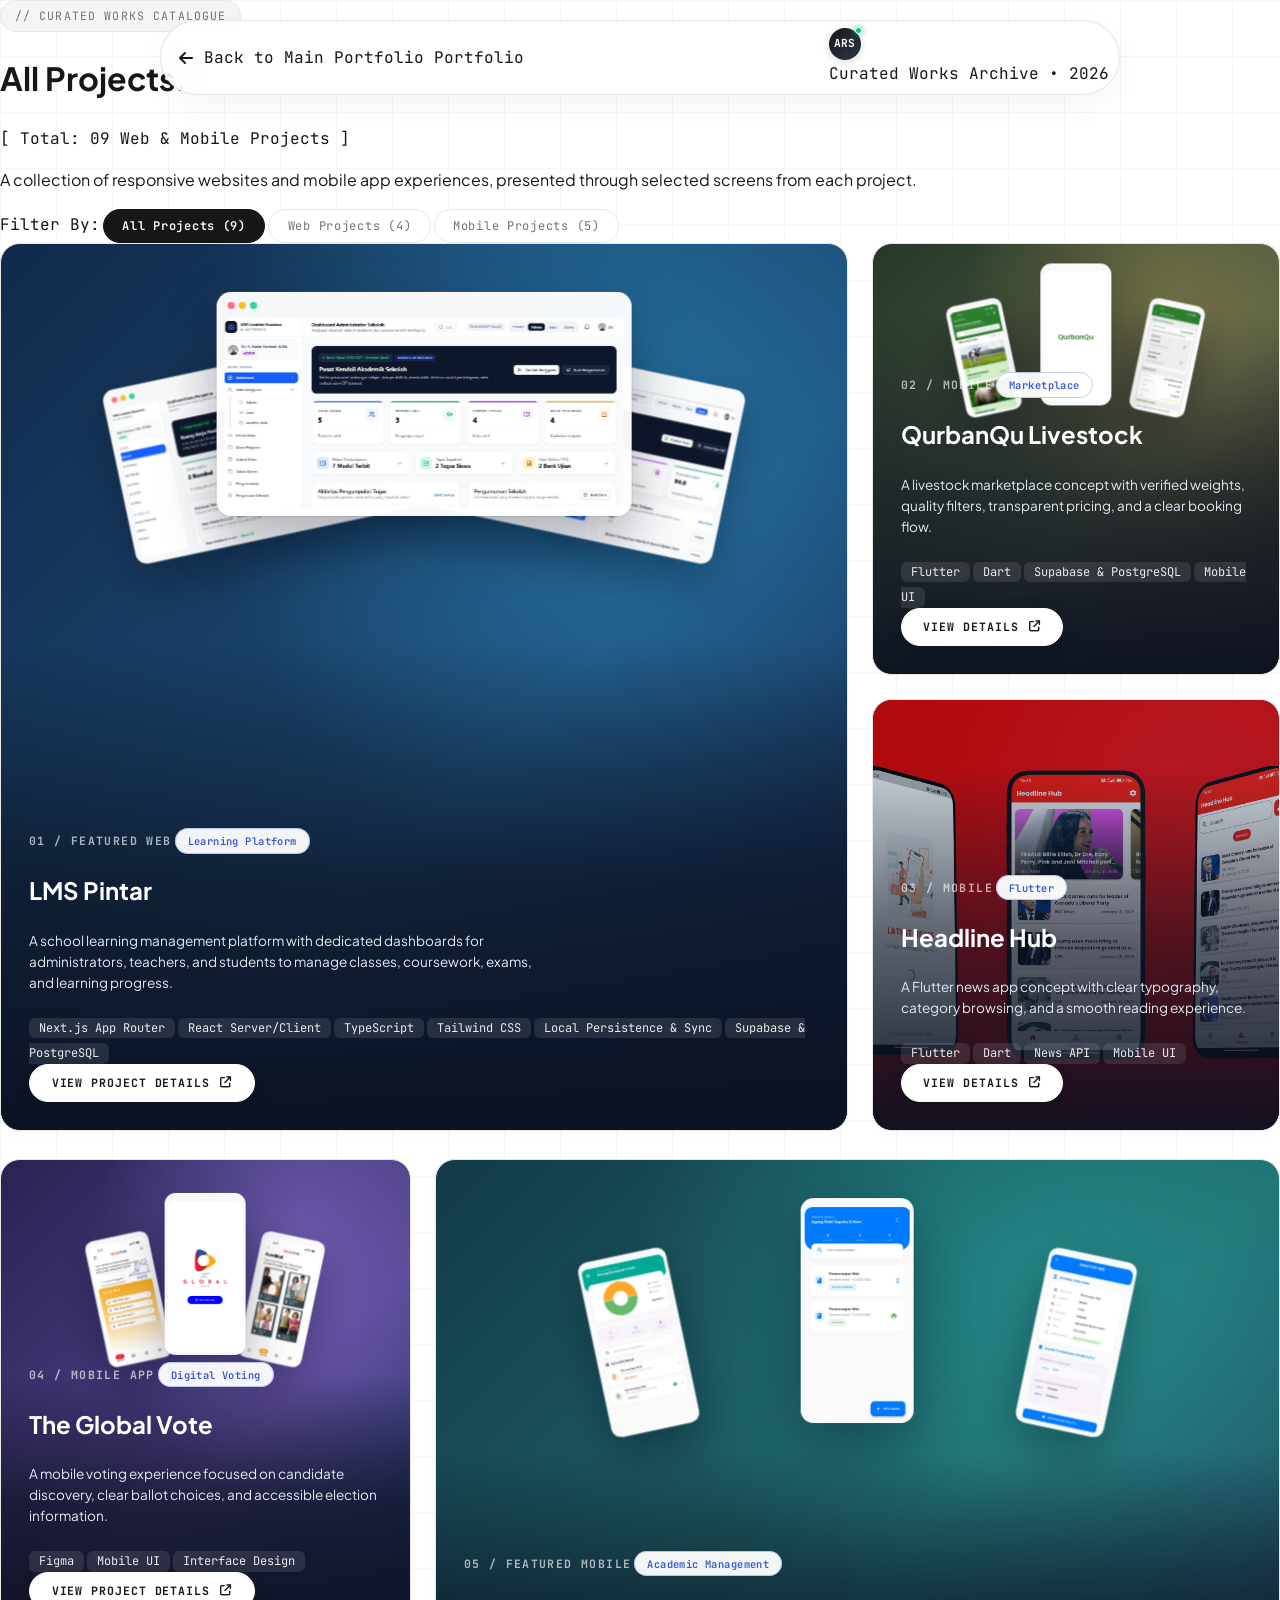
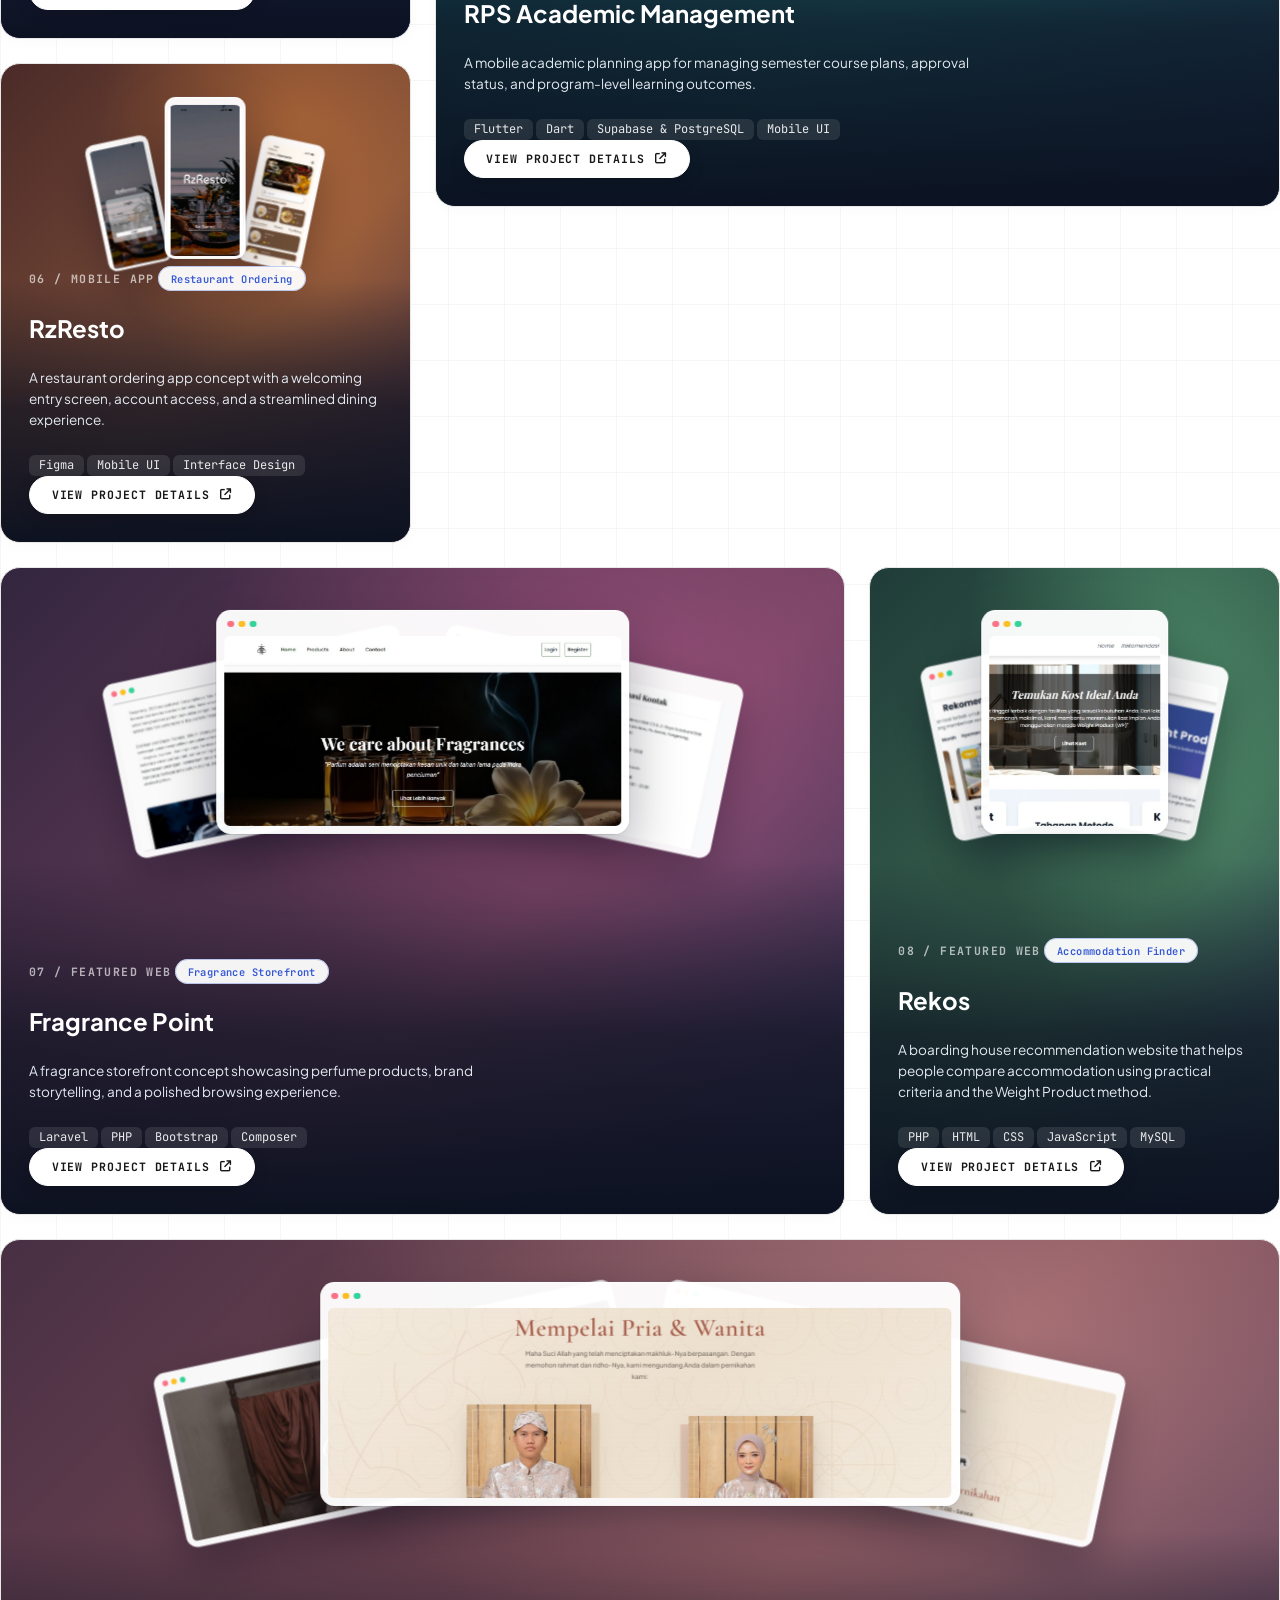
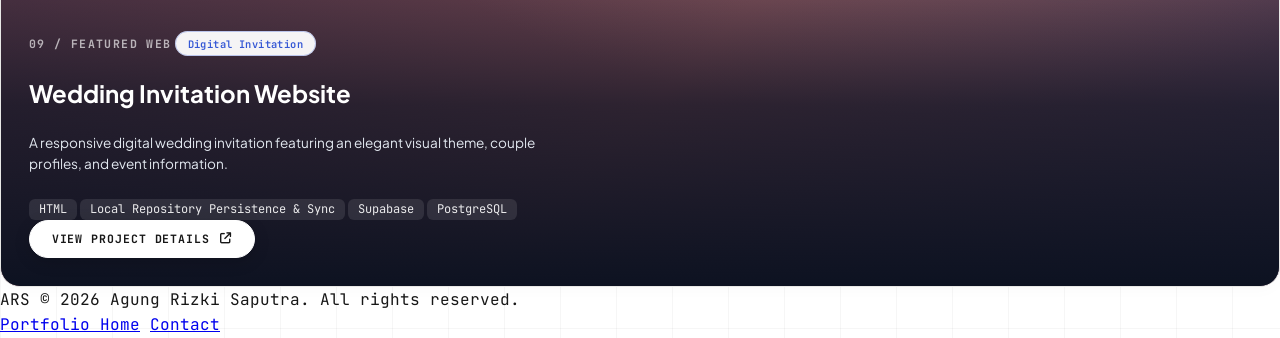
==== commit a9f42229: "Update" ====
--- a/all-projects.html
+++ b/all-projects.html
@@ -58,7 +58,7 @@
       </div>
 
       <div class="selected-work-layout archive-featured-layout mb-10">
-        <article class="project-feature-card project-card group archive-card" data-category="web">
+        <article class="project-feature-card project-card group archive-card" data-category="web" data-project-theme="learning">
           <div class="project-mockup-stage" role="group" aria-label="LMS Pintar administrator, teacher, and student dashboards">
             <div class="project-mockup-window project-mockup-window--left">
               <img src="images/projects/muweb/lms/lms2.jpeg" alt="LMS Pintar teacher dashboard" loading="lazy" />
@@ -79,14 +79,17 @@
             <h2 class="text-2xl sm:text-3xl font-extrabold text-white group-hover:text-[#93c5fd] transition-colors duration-300 mb-2">LMS Pintar</h2>
             <p class="text-sm text-[#cbd5e1] max-w-xl mb-4">A school learning management platform with dedicated dashboards for administrators, teachers, and students to manage classes, coursework, exams, and learning progress.</p>
             <div class="flex flex-wrap gap-2 mb-4">
-              <span class="project-tech-tag">HTML5</span>
-              <span class="project-tech-tag">CSS3</span>
-              <span class="project-tech-tag">JavaScript</span>
+              <span class="project-tech-tag">Next.js App Router</span>
+              <span class="project-tech-tag">React Server/Client</span>
+              <span class="project-tech-tag">TypeScript</span>
+              <span class="project-tech-tag">Tailwind CSS</span>
+              <span class="project-tech-tag">Local Persistence &amp; Sync</span>
+              <span class="project-tech-tag">Supabase &amp; PostgreSQL</span>
             </div>
             <button class="project-detail-btn project-view-trigger" type="button"
               data-title="LMS Pintar — Academic Management Portal"
               data-category="Web Development &bull; Learning Management System"
-              data-tech="HTML5, CSS3, JavaScript"
+              data-tech="Next.js App Router, React Server/Client Components, TypeScript, Tailwind CSS, Local Repository Persistence with Sync, Supabase, PostgreSQL"
               data-description="A school learning management platform with dedicated dashboards for administrators, teachers, and students. Administrators manage users, classes, subjects, schedules, exams, and announcements; teachers organize learning materials, assignments, and grades; students access lessons, coursework, exams, and learning progress in one portal."
               data-image="images/projects/muweb/lms/lms1.jpeg"
               data-mockup-left="images/projects/muweb/lms/lms2.jpeg"
@@ -103,7 +106,7 @@
         </article>
 
         <div class="selected-work-stack">
-          <article class="project-card project-card-compact group archive-card" data-category="mobile">
+          <article class="project-card project-card-compact group archive-card" data-category="mobile" data-project-theme="livestock">
             <div class="project-mockup-stage project-mockup-stage--mobile project-mockup-stage--compact" role="group" aria-label="QurbanQu mobile app screens">
               <div class="project-mockup-window project-mockup-window--left">
                 <img src="images/projects/mumobile/qurban/q2.jpg" alt="QurbanQu livestock browsing screen" loading="lazy" />
@@ -123,10 +126,16 @@
               </div>
               <h2 class="text-xl font-bold text-white group-hover:text-[#93c5fd] transition-colors duration-300 mb-2">QurbanQu Livestock</h2>
               <p class="text-xs text-[#cbd5e1] mb-3">A livestock marketplace concept with verified weights, quality filters, transparent pricing, and a clear booking flow.</p>
+              <div class="flex flex-wrap gap-2 mb-4">
+                <span class="project-tech-tag">Flutter</span>
+                <span class="project-tech-tag">Dart</span>
+                <span class="project-tech-tag">Supabase &amp; PostgreSQL</span>
+                <span class="project-tech-tag">Mobile UI</span>
+              </div>
               <button class="project-detail-btn project-view-trigger" type="button"
                 data-title="QurbanQu Livestock"
                 data-category="Mobile Development &bull; Livestock Marketplace"
-                data-tech="Mobile UI, Product Discovery, Booking Flow"
+                data-tech="Flutter, Dart, Supabase, PostgreSQL, Mobile UI"
                 data-description="A mobile livestock marketplace concept designed around a clear purchasing journey, with livestock discovery, transparent product details, and a focused booking experience."
                 data-image="images/projects/mumobile/qurban/q1.jpg"
                 data-mockup-left="images/projects/mumobile/qurban/q2.jpg"
@@ -143,7 +152,7 @@
             </div>
           </article>
 
-          <article class="project-card project-card-compact group archive-card" data-category="mobile">
+          <article class="project-card project-card-compact group archive-card" data-category="mobile" data-project-theme="news">
             <img src="images/projects/mumobile/news/3.png" alt="Headline Hub news app screens" loading="lazy" />
             <div class="project-card-overlay"></div>
             <div class="project-card-content">
@@ -153,10 +162,16 @@
               </div>
               <h2 class="text-xl font-bold text-white group-hover:text-[#93c5fd] transition-colors duration-300 mb-2">Headline Hub</h2>
               <p class="text-xs text-[#cbd5e1] mb-3">A Flutter news app concept with clear typography, category browsing, and a smooth reading experience.</p>
+              <div class="flex flex-wrap gap-2 mb-4">
+                <span class="project-tech-tag">Flutter</span>
+                <span class="project-tech-tag">Dart</span>
+                <span class="project-tech-tag">News API</span>
+                <span class="project-tech-tag">Mobile UI</span>
+              </div>
               <button class="project-detail-btn project-view-trigger" type="button"
                 data-title="Headline Hub"
                 data-category="Mobile Development &bull; News App"
-                data-tech="Flutter, Dart, Mobile UI"
+                data-tech="Flutter, Dart, News API, Mobile UI"
                 data-description="A cross-platform news app concept developed with Flutter, designed around clear typography, category browsing, and an easy-to-follow reading experience."
                 data-image="images/projects/mumobile/news/3.png"
                 data-github="https://github.com/AgungRizkiSaputra"
@@ -173,7 +188,7 @@
       </div>
 
       <div class="archive-project-grid">
-        <article class="project-feature-card project-card group archive-card archive-project-card" data-category="mobile">
+        <article class="project-feature-card project-card group archive-card archive-project-card" data-category="mobile" data-project-theme="voting">
           <div class="project-mockup-stage project-mockup-stage--mobile project-mockup-stage--compact" role="group" aria-label="Global Vote mobile app screens">
             <div class="project-mockup-window project-mockup-window--left"><img src="images/projects/mumobile/gv/gv2.jpg" alt="Global Vote candidate selection screen" loading="lazy" /></div>
             <div class="project-mockup-window project-mockup-window--right"><img src="images/projects/mumobile/gv/gv3.jpg" alt="Global Vote voting screen" loading="lazy" /></div>
@@ -187,10 +202,15 @@
             </div>
             <h2 class="text-2xl font-extrabold text-white group-hover:text-[#93c5fd] transition-colors mb-2">The Global Vote</h2>
             <p class="text-sm text-[#cbd5e1] mb-4">A mobile voting experience focused on candidate discovery, clear ballot choices, and accessible election information.</p>
+            <div class="flex flex-wrap gap-2 mb-4">
+              <span class="project-tech-tag">Figma</span>
+              <span class="project-tech-tag">Mobile UI</span>
+              <span class="project-tech-tag">Interface Design</span>
+            </div>
             <button class="project-detail-btn project-view-trigger" type="button"
               data-title="The Global Vote"
               data-category="Mobile Development &bull; Digital Voting"
-              data-tech="Mobile UI, Voting Flow, Interface Design"
+              data-tech="Figma, Mobile UI, Interface Design"
               data-description="A digital voting app concept that helps voters explore candidates, review election information, and move through a clear ballot selection flow."
               data-image="images/projects/mumobile/gv/gv1.jpg"
               data-mockup-left="images/projects/mumobile/gv/gv2.jpg"
@@ -206,7 +226,7 @@
           </div>
         </article>
 
-        <article class="project-feature-card project-card group archive-card archive-project-card" data-category="mobile">
+        <article class="project-feature-card project-card group archive-card archive-project-card" data-category="mobile" data-project-theme="academic">
           <div class="project-mockup-stage project-mockup-stage--mobile" role="group" aria-label="RPS academic management app screens">
             <div class="project-mockup-window project-mockup-window--left"><img src="images/projects/mumobile/rps/rps2.jpg" alt="RPS course approval overview" loading="lazy" /></div>
             <div class="project-mockup-window project-mockup-window--right"><img src="images/projects/mumobile/rps/rps3.jpg" alt="RPS course plan list" loading="lazy" /></div>
@@ -220,10 +240,16 @@
             </div>
             <h2 class="text-2xl font-extrabold text-white group-hover:text-[#93c5fd] transition-colors mb-2">RPS Academic Management</h2>
             <p class="text-sm text-[#cbd5e1] mb-4">A mobile academic planning app for managing semester course plans, approval status, and program-level learning outcomes.</p>
+            <div class="flex flex-wrap gap-2 mb-4">
+              <span class="project-tech-tag">Flutter</span>
+              <span class="project-tech-tag">Dart</span>
+              <span class="project-tech-tag">Supabase &amp; PostgreSQL</span>
+              <span class="project-tech-tag">Mobile UI</span>
+            </div>
             <button class="project-detail-btn project-view-trigger" type="button"
               data-title="RPS Academic Management"
               data-category="Mobile Development &bull; Academic Planning"
-              data-tech="Mobile UI, Academic Workflow, Dashboard Design"
+              data-tech="Flutter, Dart, Supabase, PostgreSQL, Mobile UI"
               data-description="A mobile interface for managing semester learning plans (RPS), including approval tracking, course plan lists, and an overview of program learning outcomes."
               data-image="images/projects/mumobile/rps/rps1.jpg"
               data-mockup-left="images/projects/mumobile/rps/rps2.jpg"
@@ -239,7 +265,7 @@
           </div>
         </article>
 
-        <article class="project-feature-card project-card group archive-card archive-project-card" data-category="mobile">
+        <article class="project-feature-card project-card group archive-card archive-project-card" data-category="mobile" data-project-theme="restaurant">
           <div class="project-mockup-stage project-mockup-stage--mobile project-mockup-stage--compact" role="group" aria-label="RzResto mobile app screens">
             <div class="project-mockup-window project-mockup-window--left"><img src="images/projects/mumobile/rz/rz2.jpg" alt="RzResto sign-in screen" loading="lazy" /></div>
             <div class="project-mockup-window project-mockup-window--right"><img src="images/projects/mumobile/rz/rz3.jpg" alt="RzResto restaurant menu screen" loading="lazy" /></div>
@@ -253,10 +279,15 @@
             </div>
             <h2 class="text-2xl font-extrabold text-white group-hover:text-[#93c5fd] transition-colors mb-2">RzResto</h2>
             <p class="text-sm text-[#cbd5e1] mb-4">A restaurant ordering app concept with a welcoming entry screen, account access, and a streamlined dining experience.</p>
+            <div class="flex flex-wrap gap-2 mb-4">
+              <span class="project-tech-tag">Figma</span>
+              <span class="project-tech-tag">Mobile UI</span>
+              <span class="project-tech-tag">Interface Design</span>
+            </div>
             <button class="project-detail-btn project-view-trigger" type="button"
               data-title="RzResto"
               data-category="Mobile Development &bull; Restaurant App"
-              data-tech="Mobile UI, Restaurant Ordering, User Flow"
+              data-tech="Figma, Mobile UI, Interface Design"
               data-description="A mobile restaurant app concept that introduces the RzResto brand and provides a simple path from sign-in to browsing the restaurant experience."
               data-image="images/projects/mumobile/rz/rz1.jpg"
               data-mockup-left="images/projects/mumobile/rz/rz2.jpg"
@@ -272,7 +303,7 @@
           </div>
         </article>
 
-        <article class="project-feature-card project-card group archive-card archive-project-card" data-category="web">
+        <article class="project-feature-card project-card group archive-card archive-project-card" data-category="web" data-project-theme="fragrance">
           <div class="project-mockup-stage" role="group" aria-label="Fragrance Point website screens">
             <div class="project-mockup-window project-mockup-window--left"><img src="images/projects/muweb/fp/fp2.jpeg" alt="Fragrance Point product page" loading="lazy" /></div>
             <div class="project-mockup-window project-mockup-window--right"><img src="images/projects/muweb/fp/fp3.jpeg" alt="Fragrance Point website content section" loading="lazy" /></div>
@@ -286,10 +317,16 @@
             </div>
             <h2 class="text-2xl font-extrabold text-white group-hover:text-[#93c5fd] transition-colors mb-2">Fragrance Point</h2>
             <p class="text-sm text-[#cbd5e1] mb-4">A fragrance storefront concept showcasing perfume products, brand storytelling, and a polished browsing experience.</p>
+            <div class="flex flex-wrap gap-2 mb-4">
+              <span class="project-tech-tag">Laravel</span>
+              <span class="project-tech-tag">PHP</span>
+              <span class="project-tech-tag">Bootstrap</span>
+              <span class="project-tech-tag">Composer</span>
+            </div>
             <button class="project-detail-btn project-view-trigger" type="button"
               data-title="Fragrance Point"
               data-category="Web Development &bull; Fragrance Storefront"
-              data-tech="Responsive Web Design, HTML, CSS, JavaScript"
+              data-tech="Laravel, PHP, Bootstrap, Composer"
               data-description="A responsive fragrance storefront concept that presents perfume products through editorial imagery, clear brand messaging, and intuitive website navigation."
               data-image="images/projects/muweb/fp/fp1.jpeg"
               data-mockup-left="images/projects/muweb/fp/fp2.jpeg"
@@ -304,7 +341,7 @@
           </div>
         </article>
 
-        <article class="project-feature-card project-card group archive-card archive-project-card" data-category="web">
+        <article class="project-feature-card project-card group archive-card archive-project-card" data-category="web" data-project-theme="accommodation">
           <div class="project-mockup-stage" role="group" aria-label="Rekos boarding recommendation website screens">
             <div class="project-mockup-window project-mockup-window--left"><img src="images/projects/muweb/rekos/rekos2.jpeg" alt="Rekos accommodation recommendations" loading="lazy" /></div>
             <div class="project-mockup-window project-mockup-window--right"><img src="images/projects/muweb/rekos/rekos3.jpeg" alt="Rekos accommodation information" loading="lazy" /></div>
@@ -318,10 +355,17 @@
             </div>
             <h2 class="text-2xl font-extrabold text-white group-hover:text-[#93c5fd] transition-colors mb-2">Rekos</h2>
             <p class="text-sm text-[#cbd5e1] mb-4">A boarding house recommendation website that helps people compare accommodation using practical criteria and the Weight Product method.</p>
+            <div class="flex flex-wrap gap-2 mb-4">
+              <span class="project-tech-tag">PHP</span>
+              <span class="project-tech-tag">HTML</span>
+              <span class="project-tech-tag">CSS</span>
+              <span class="project-tech-tag">JavaScript</span>
+              <span class="project-tech-tag">MySQL</span>
+            </div>
             <button class="project-detail-btn project-view-trigger" type="button"
               data-title="Rekos — Boarding House Finder"
               data-category="Web Development &bull; Accommodation Recommendation"
-              data-tech="Responsive Web Design, Recommendation System, Weight Product"
+              data-tech="PHP, HTML, CSS, JavaScript, MySQL"
               data-description="A boarding house discovery and recommendation website that helps users compare accommodation options based on criteria such as price, comfort, location, and facilities, using the Weight Product method."
               data-image="images/projects/muweb/rekos/rekos1.jpeg"
               data-mockup-left="images/projects/muweb/rekos/rekos2.jpeg"
@@ -336,7 +380,7 @@
           </div>
         </article>
 
-        <article class="project-feature-card project-card group archive-card archive-project-card" data-category="web">
+        <article class="project-feature-card project-card group archive-card archive-project-card" data-category="web" data-project-theme="invitation">
           <div class="project-mockup-stage" role="group" aria-label="Wedding invitation website screens">
             <div class="project-mockup-window project-mockup-window--left"><img src="images/projects/muweb/ug/ug2.jpeg" alt="Wedding invitation details section" loading="lazy" /></div>
             <div class="project-mockup-window project-mockup-window--right"><img src="images/projects/muweb/ug/ug3.jpeg" alt="Wedding invitation event information" loading="lazy" /></div>
@@ -350,10 +394,16 @@
             </div>
             <h2 class="text-2xl font-extrabold text-white group-hover:text-[#93c5fd] transition-colors mb-2">Wedding Invitation Website</h2>
             <p class="text-sm text-[#cbd5e1] mb-4">A responsive digital wedding invitation featuring an elegant visual theme, couple profiles, and event information.</p>
+            <div class="flex flex-wrap gap-2 mb-4">
+              <span class="project-tech-tag">HTML</span>
+              <span class="project-tech-tag">Local Repository Persistence &amp; Sync</span>
+              <span class="project-tech-tag">Supabase</span>
+              <span class="project-tech-tag">PostgreSQL</span>
+            </div>
             <button class="project-detail-btn project-view-trigger" type="button"
               data-title="Wedding Invitation Website"
               data-category="Web Development &bull; Digital Invitation"
-              data-tech="Responsive Web Design, HTML, CSS, JavaScript"
+              data-tech="HTML, Local Repository Persistence with Sync, Supabase, PostgreSQL"
               data-description="A responsive digital wedding invitation website with a refined visual theme, couple profiles, and event details presented in a simple, guest-friendly layout."
               data-image="images/projects/muweb/ug/ug1.jpeg"
               data-mockup-left="images/projects/muweb/ug/ug2.jpeg"
--- a/css/style.css
+++ b/css/style.css
@@ -1116,6 +1116,51 @@
   justify-content: flex-end;
 }
 
+.project-card[data-project-theme="learning"] {
+  background-color: #12335b;
+  background-image: radial-gradient(ellipse at 72% 18%, rgba(56, 189, 248, 0.36), transparent 48%), linear-gradient(135deg, #102a4c, #1d4d78 58%, #152b54);
+}
+
+.project-card[data-project-theme="livestock"] {
+  background-color: #39452d;
+  background-image: radial-gradient(ellipse at 72% 18%, rgba(190, 166, 93, 0.4), transparent 48%), linear-gradient(135deg, #273a2b, #596344 58%, #473c2a);
+}
+
+.project-card[data-project-theme="news"] {
+  background-color: #183e61;
+  background-image: radial-gradient(ellipse at 72% 18%, rgba(56, 189, 248, 0.38), transparent 48%), linear-gradient(135deg, #102a45, #21618a 58%, #202c60);
+}
+
+.project-card[data-project-theme="voting"] {
+  background-color: #382a69;
+  background-image: radial-gradient(ellipse at 72% 18%, rgba(167, 139, 250, 0.4), transparent 48%), linear-gradient(135deg, #292454, #51418b 58%, #263c72);
+}
+
+.project-card[data-project-theme="academic"] {
+  background-color: #174c55;
+  background-image: radial-gradient(ellipse at 72% 18%, rgba(45, 212, 191, 0.34), transparent 48%), linear-gradient(135deg, #123b49, #216b70 58%, #244b68);
+}
+
+.project-card[data-project-theme="restaurant"] {
+  background-color: #683b2d;
+  background-image: radial-gradient(ellipse at 72% 18%, rgba(251, 146, 60, 0.42), transparent 48%), linear-gradient(135deg, #4c2b28, #81503a 58%, #513543);
+}
+
+.project-card[data-project-theme="fragrance"] {
+  background-color: #52334c;
+  background-image: radial-gradient(ellipse at 72% 18%, rgba(244, 114, 182, 0.32), transparent 48%), linear-gradient(135deg, #34263f, #70415f 58%, #3c365e);
+}
+
+.project-card[data-project-theme="accommodation"] {
+  background-color: #315343;
+  background-image: radial-gradient(ellipse at 72% 18%, rgba(134, 239, 172, 0.3), transparent 48%), linear-gradient(135deg, #203d39, #3c6952 58%, #384b62);
+}
+
+.project-card[data-project-theme="invitation"] {
+  background-color: #623b48;
+  background-image: radial-gradient(ellipse at 72% 18%, rgba(251, 191, 183, 0.36), transparent 48%), linear-gradient(135deg, #493044, #87515b 58%, #59435e);
+}
+
 .project-card:hover {
   transform: translateY(-5px);
   border-color: rgba(52, 87, 213, 0.5);
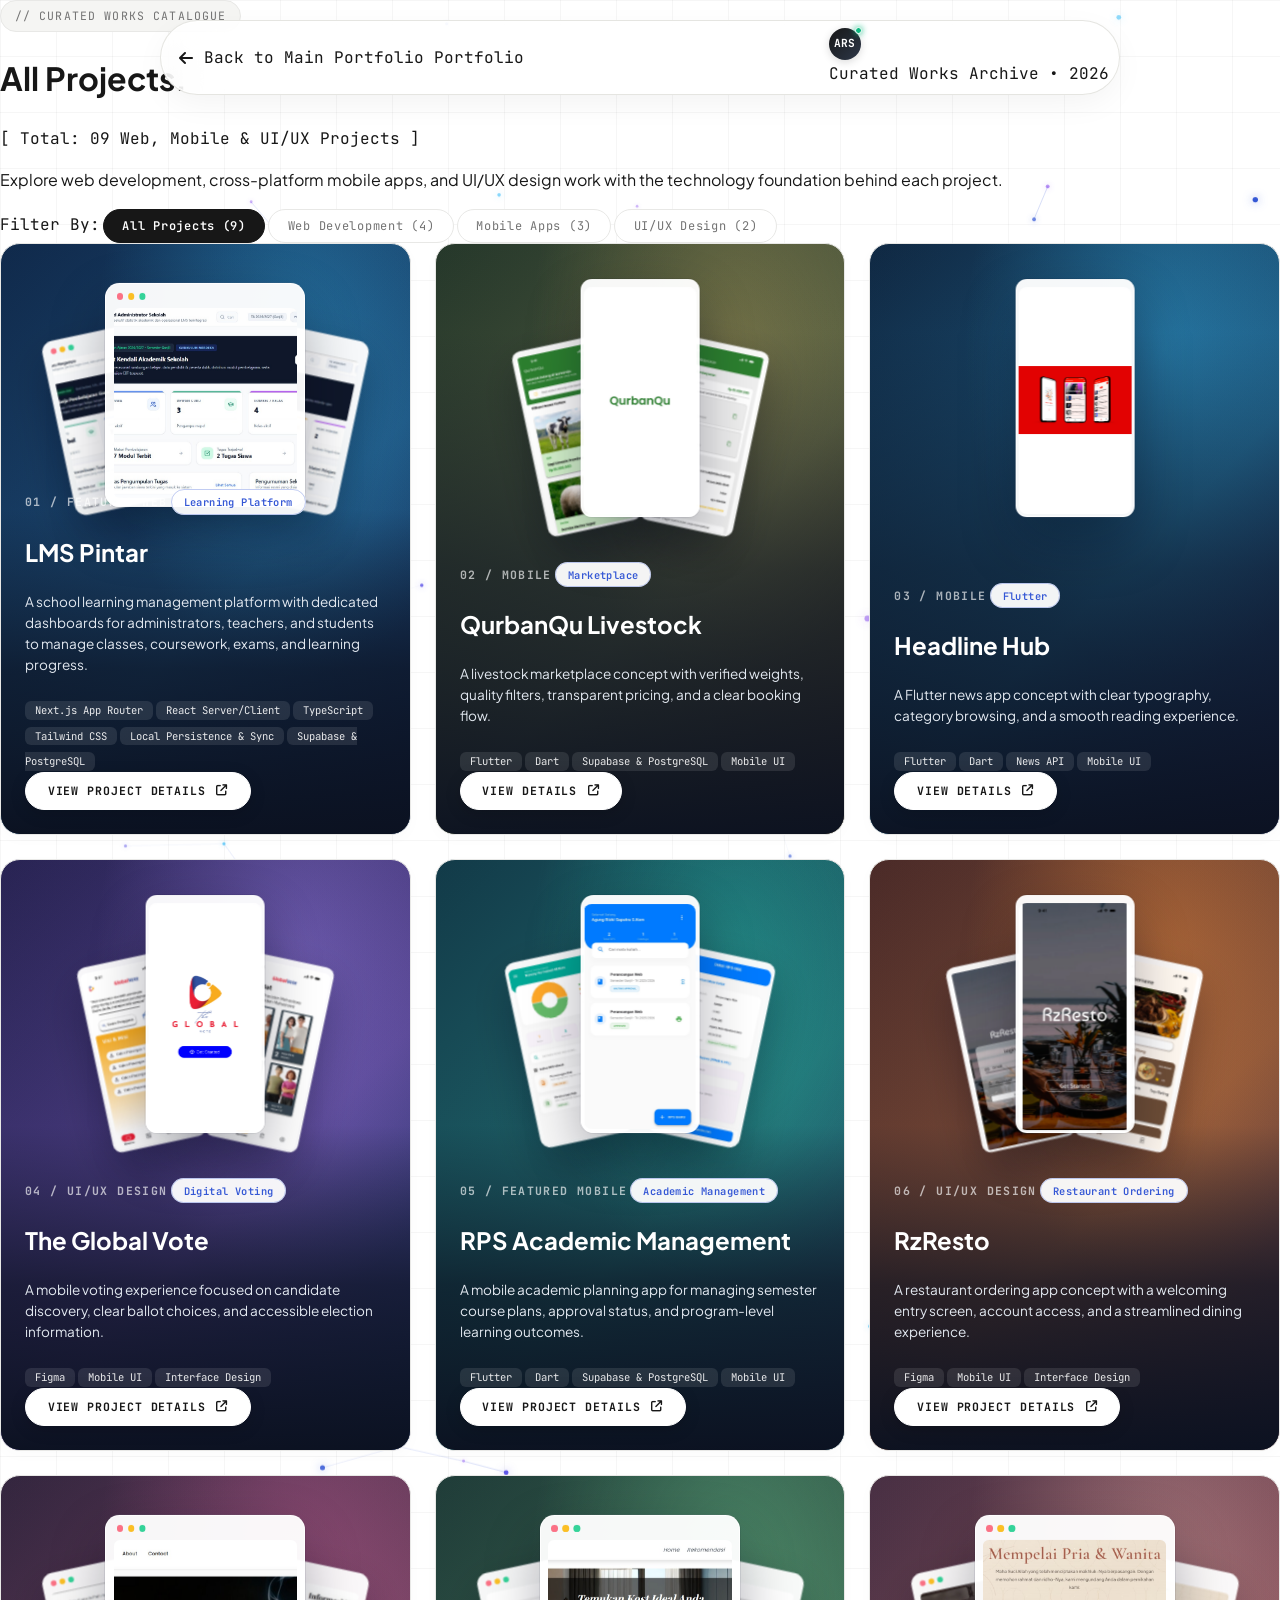
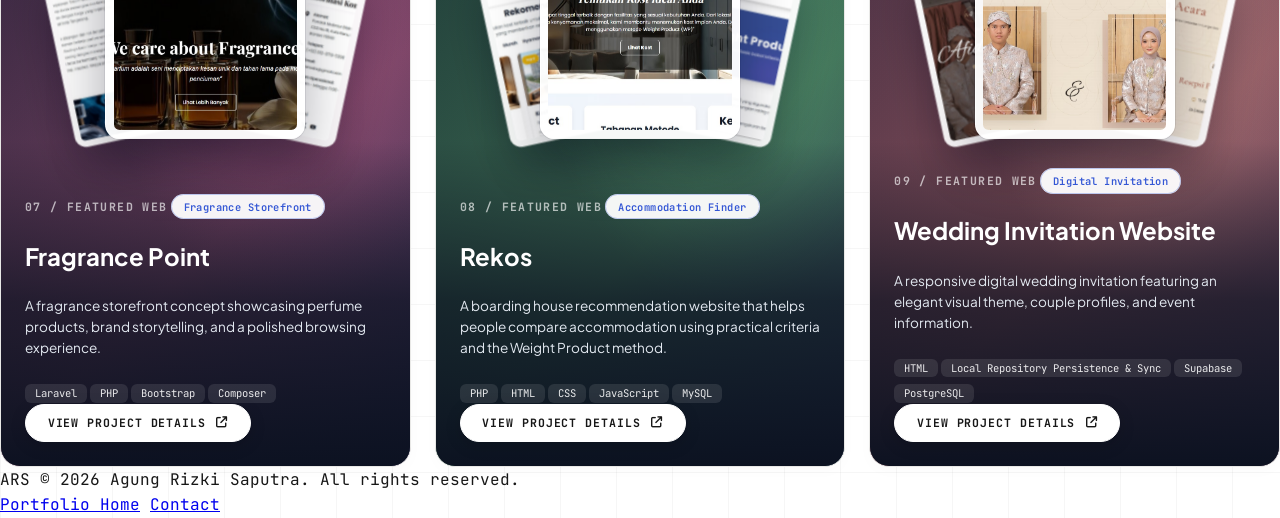
==== commit 73243f2a: "Update" ====
--- a/all-projects.html
+++ b/all-projects.html
@@ -33,7 +33,7 @@
       </div>
     </header>
 
-    <main class="max-w-7xl mx-auto px-6 pt-28 pb-20">
+    <main class="archive-page-main max-w-7xl mx-auto px-6 pt-28 pb-20">
       <div class="border-b border-[#e8e8e6] pb-12 mb-12">
         <div class="editorial-badge mb-4">
           <span>// Curated Works Catalogue</span>
@@ -43,21 +43,23 @@
             <h1 class="font-['Space_Grotesk'] text-4xl sm:text-6xl font-extrabold text-[#171717] tracking-tight leading-tight">
               All <span class="text-[#3457d5]">Projects.</span>
             </h1>
-            <p class="font-mono text-xs text-[#737373] mt-2 uppercase tracking-widest">[ Total: 09 Web &amp; Mobile Projects ]</p>
+            <p class="font-mono text-xs text-[#737373] mt-2 uppercase tracking-widest">[ Total: 09 Web, Mobile &amp; UI/UX Projects ]</p>
           </div>
           <p class="max-w-md text-[#737373] text-sm sm:text-base leading-relaxed">
-            A collection of responsive websites and mobile app experiences, presented through selected screens from each project.
+            Explore web development, cross-platform mobile apps, and UI/UX design work with the technology foundation behind each project.
           </p>
         </div>
         <div class="flex flex-wrap items-center gap-3 mt-10">
           <span class="font-mono text-xs text-[#737373] uppercase tracking-wider mr-2 hidden sm:inline-block">Filter By:</span>
           <button type="button" class="filter-btn active" data-filter="all">All Projects (9)</button>
-          <button type="button" class="filter-btn" data-filter="web">Web Projects (4)</button>
-          <button type="button" class="filter-btn" data-filter="mobile">Mobile Projects (5)</button>
+          <button type="button" class="filter-btn" data-filter="web">Web Development (4)</button>
+          <button type="button" class="filter-btn" data-filter="mobile">Mobile Apps (3)</button>
+          <button type="button" class="filter-btn" data-filter="design">UI/UX Design (2)</button>
         </div>
       </div>
 
-      <div class="selected-work-layout archive-featured-layout mb-10">
+      <canvas id="archiveConstellationCanvas" class="constellation-bg-canvas archive-constellation-canvas" aria-hidden="true"></canvas>
+      <div class="archive-project-grid">
         <article class="project-feature-card project-card group archive-card" data-category="web" data-project-theme="learning">
           <div class="project-mockup-stage" role="group" aria-label="LMS Pintar administrator, teacher, and student dashboards">
             <div class="project-mockup-window project-mockup-window--left">
@@ -105,12 +107,12 @@
           </div>
         </article>
 
-        <div class="selected-work-stack">
           <article class="project-card project-card-compact group archive-card" data-category="mobile" data-project-theme="livestock">
             <div class="project-mockup-stage project-mockup-stage--mobile project-mockup-stage--compact" role="group" aria-label="QurbanQu mobile app screens">
               <div class="project-mockup-window project-mockup-window--left">
                 <img src="images/projects/mumobile/qurban/q2.jpg" alt="QurbanQu livestock browsing screen" loading="lazy" />
               </div>
+
               <div class="project-mockup-window project-mockup-window--right">
                 <img src="images/projects/mumobile/qurban/q3.jpg" alt="QurbanQu payment details screen" loading="lazy" />
               </div>
@@ -153,7 +155,11 @@
           </article>
 
           <article class="project-card project-card-compact group archive-card" data-category="mobile" data-project-theme="news">
-            <img src="images/projects/mumobile/news/3.png" alt="Headline Hub news app screens" loading="lazy" />
+            <div class="project-mockup-stage project-mockup-stage--mobile project-mockup-stage--compact" role="group" aria-label="Headline Hub mobile app screen">
+              <div class="project-mockup-window project-mockup-window--front">
+                <img src="images/projects/mumobile/news/3.png" alt="Headline Hub news app screens" loading="lazy" />
+              </div>
+            </div>
             <div class="project-card-overlay"></div>
             <div class="project-card-content">
               <div class="flex items-center justify-between mb-2">
@@ -184,11 +190,7 @@
               </button>
             </div>
           </article>
-        </div>
-      </div>
-
-      <div class="archive-project-grid">
-        <article class="project-feature-card project-card group archive-card archive-project-card" data-category="mobile" data-project-theme="voting">
+        <article class="project-feature-card project-card group archive-card archive-project-card" data-category="design" data-project-theme="voting">
           <div class="project-mockup-stage project-mockup-stage--mobile project-mockup-stage--compact" role="group" aria-label="Global Vote mobile app screens">
             <div class="project-mockup-window project-mockup-window--left"><img src="images/projects/mumobile/gv/gv2.jpg" alt="Global Vote candidate selection screen" loading="lazy" /></div>
             <div class="project-mockup-window project-mockup-window--right"><img src="images/projects/mumobile/gv/gv3.jpg" alt="Global Vote voting screen" loading="lazy" /></div>
@@ -197,7 +199,7 @@
           <div class="project-card-overlay"></div>
           <div class="project-card-content">
             <div class="flex items-center justify-between mb-3">
-              <span class="project-number text-[#93c5fd]">04 / Mobile App</span>
+              <span class="project-number text-[#93c5fd]">04 / UI/UX Design</span>
               <span class="project-type-badge">Digital Voting</span>
             </div>
             <h2 class="text-2xl font-extrabold text-white group-hover:text-[#93c5fd] transition-colors mb-2">The Global Vote</h2>
@@ -265,7 +267,7 @@
           </div>
         </article>
 
-        <article class="project-feature-card project-card group archive-card archive-project-card" data-category="mobile" data-project-theme="restaurant">
+        <article class="project-feature-card project-card group archive-card archive-project-card" data-category="design" data-project-theme="restaurant">
           <div class="project-mockup-stage project-mockup-stage--mobile project-mockup-stage--compact" role="group" aria-label="RzResto mobile app screens">
             <div class="project-mockup-window project-mockup-window--left"><img src="images/projects/mumobile/rz/rz2.jpg" alt="RzResto sign-in screen" loading="lazy" /></div>
             <div class="project-mockup-window project-mockup-window--right"><img src="images/projects/mumobile/rz/rz3.jpg" alt="RzResto restaurant menu screen" loading="lazy" /></div>
@@ -274,7 +276,7 @@
           <div class="project-card-overlay"></div>
           <div class="project-card-content">
             <div class="flex items-center justify-between mb-3">
-              <span class="project-number text-[#93c5fd]">06 / Mobile App</span>
+              <span class="project-number text-[#93c5fd]">06 / UI/UX Design</span>
               <span class="project-type-badge">Restaurant Ordering</span>
             </div>
             <h2 class="text-2xl font-extrabold text-white group-hover:text-[#93c5fd] transition-colors mb-2">RzResto</h2>
--- a/css/style.css
+++ b/css/style.css
@@ -1101,6 +1101,14 @@
   gap: 1.5rem;
 }
 
+#project .selected-work-stack .project-card-compact {
+  min-height: 21rem;
+}
+
+#project .selected-work-stack .project-mockup-stage {
+  inset: 0.5rem 0.5rem 52%;
+}
+
 .project-card {
   position: relative;
   min-height: 19rem;
@@ -1369,50 +1377,47 @@
 }
 
 .archive-project-grid {
+  position: relative;
+  z-index: 1;
   display: grid;
-  grid-template-columns: repeat(12, minmax(0, 1fr));
-  grid-auto-rows: 9rem;
+  grid-template-columns: repeat(3, minmax(0, 1fr));
+  align-items: stretch;
   gap: 1.5rem;
 }
 
-.archive-project-grid > .archive-card:nth-child(1) {
-  grid-column: 1 / 5;
-  grid-row: 1 / span 3;
-  min-height: 19.25rem;
-}
-
-.archive-project-grid > .archive-card:nth-child(2) {
-  grid-column: 5 / -1;
-  grid-row: 1 / span 4;
-}
-
-.archive-project-grid > .archive-card:nth-child(3) {
-  grid-column: 1 / 5;
-  grid-row: 4 / span 3;
-  min-height: 19.25rem;
-}
-
-.archive-project-grid > .archive-card:nth-child(4) {
-  grid-column: 1 / 9;
-  grid-row: 7 / span 4;
-}
-
-.archive-project-grid > .archive-card:nth-child(5) {
-  grid-column: 9 / -1;
-  grid-row: 7 / span 4;
-}
-
-.archive-project-grid > .archive-card:nth-child(6) {
-  grid-column: 1 / -1;
-  grid-row: 11 / span 4;
-}
-
-.archive-project-grid.is-filtered-web {
-  grid-auto-rows: 9rem;
-}
-
-.archive-project-grid.is-filtered-web > .archive-card:nth-child(n + 4) {
-  grid-row: auto;
+.archive-project-grid .archive-card {
+  min-height: 37rem;
+}
+
+.archive-project-grid .archive-card .project-mockup-stage {
+  inset: 1rem 0.75rem 57%;
+}
+
+.archive-project-grid .archive-card .project-card-content {
+  padding: 1.5rem;
+}
+
+.archive-project-grid .archive-card .project-tech-tag {
+  font-size: 0.66rem;
+}
+
+.archive-project-grid .archive-card.is-filtered-out {
+  display: none;
+}
+
+.archive-page-main {
+  position: relative;
+  isolation: isolate;
+}
+
+.archive-constellation-canvas {
+  z-index: 0;
+  height: 100%;
+}
+
+.archive-page-main > :not(.archive-constellation-canvas) {
+  position: relative;
+  z-index: 1;
 }
 
 .project-mockup-stage--mobile.project-mockup-stage--compact {
@@ -1440,31 +1445,6 @@
 
 .project-mockup-stage--mobile.project-mockup-stage--compact .project-mockup-window--front {
   top: 0;
-}
-
-.archive-featured-layout.is-filtered {
-  grid-template-columns: 1fr;
-}
-
-.archive-featured-layout.is-filtered-mobile .selected-work-stack {
-  grid-template-columns: repeat(2, minmax(0, 1fr));
-}
-
-.archive-featured-layout .project-card-compact {
-  min-height: 27rem;
-}
-
-.archive-project-grid > .archive-card:nth-child(1),
-.archive-project-grid > .archive-card:nth-child(3) {
-  min-height: 27rem;
-}
-
-.archive-project-card {
-  min-height: 0;
-}
-
-.archive-project-card .project-mockup-stage {
-  inset: 1.25rem 1.5rem 62%;
 }
 
 .project-mockup-stage--mobile .project-mockup-window {
@@ -1596,87 +1576,21 @@
   }
 
   .archive-project-grid {
-    grid-template-columns: repeat(6, minmax(0, 1fr));
-    grid-auto-rows: 9rem;
+    grid-template-columns: repeat(2, minmax(0, 1fr));
   }
-
-  .archive-project-grid > .archive-card:nth-child(1) {
-    grid-column: 1 / 3;
-    grid-row: 1 / span 3;
-  }
-
-  .archive-project-grid > .archive-card:nth-child(2) {
-    grid-column: 3 / -1;
-    grid-row: 1 / span 4;
-  }
-
-  .archive-project-grid > .archive-card:nth-child(3) {
-    grid-column: 1 / 3;
-    grid-row: 4 / span 3;
-  }
-
-  .archive-project-grid > .archive-card:nth-child(4) {
-    grid-column: 1 / 4;
-    grid-row: 7 / span 4;
-  }
-
-  .archive-project-grid > .archive-card:nth-child(5) {
-    grid-column: 4 / -1;
-    grid-row: 7 / span 4;
-  }
-
-  .archive-project-grid > .archive-card:nth-child(6) {
-    grid-column: 1 / -1;
-    grid-row: 11 / span 4;
-  }
-
-  .archive-project-card {
-    min-height: 0;
-  }
 }
 
 @media (max-width: 640px) {
-  .archive-featured-layout > .project-feature-card {
-    min-height: 42rem;
-  }
-
-  .archive-featured-layout > .project-feature-card .project-mockup-stage {
-    inset: 1rem 0.75rem 60%;
-  }
-
   .archive-project-grid {
     grid-template-columns: 1fr;
-    grid-auto-rows: auto;
   }
 
-  .archive-project-grid.is-filtered-web {
-    grid-auto-rows: auto;
+  .archive-project-grid .archive-card {
+    min-height: 37rem;
   }
 
-  .archive-project-grid > .archive-card:nth-child(n) {
-    grid-column: 1;
-    grid-row: auto;
-    min-height: 40rem;
-  }
-
-  .archive-featured-layout .project-card-compact {
-    min-height: 27rem;
-  }
-
-  .archive-featured-layout.is-filtered-mobile .selected-work-stack {
-    grid-template-columns: 1fr;
-  }
-
-  .archive-project-card {
-    min-height: 40rem;
-  }
-
-  .archive-project-card .project-mockup-stage {
-    inset: 1.25rem 1.5rem 54%;
-  }
-
-  .archive-project-card .project-mockup-stage--mobile {
-    inset: 1.25rem 1.5rem 60%;
+  .archive-project-grid .archive-card .project-mockup-stage {
+    inset: 1rem 0.75rem 57%;
   }
 }
 
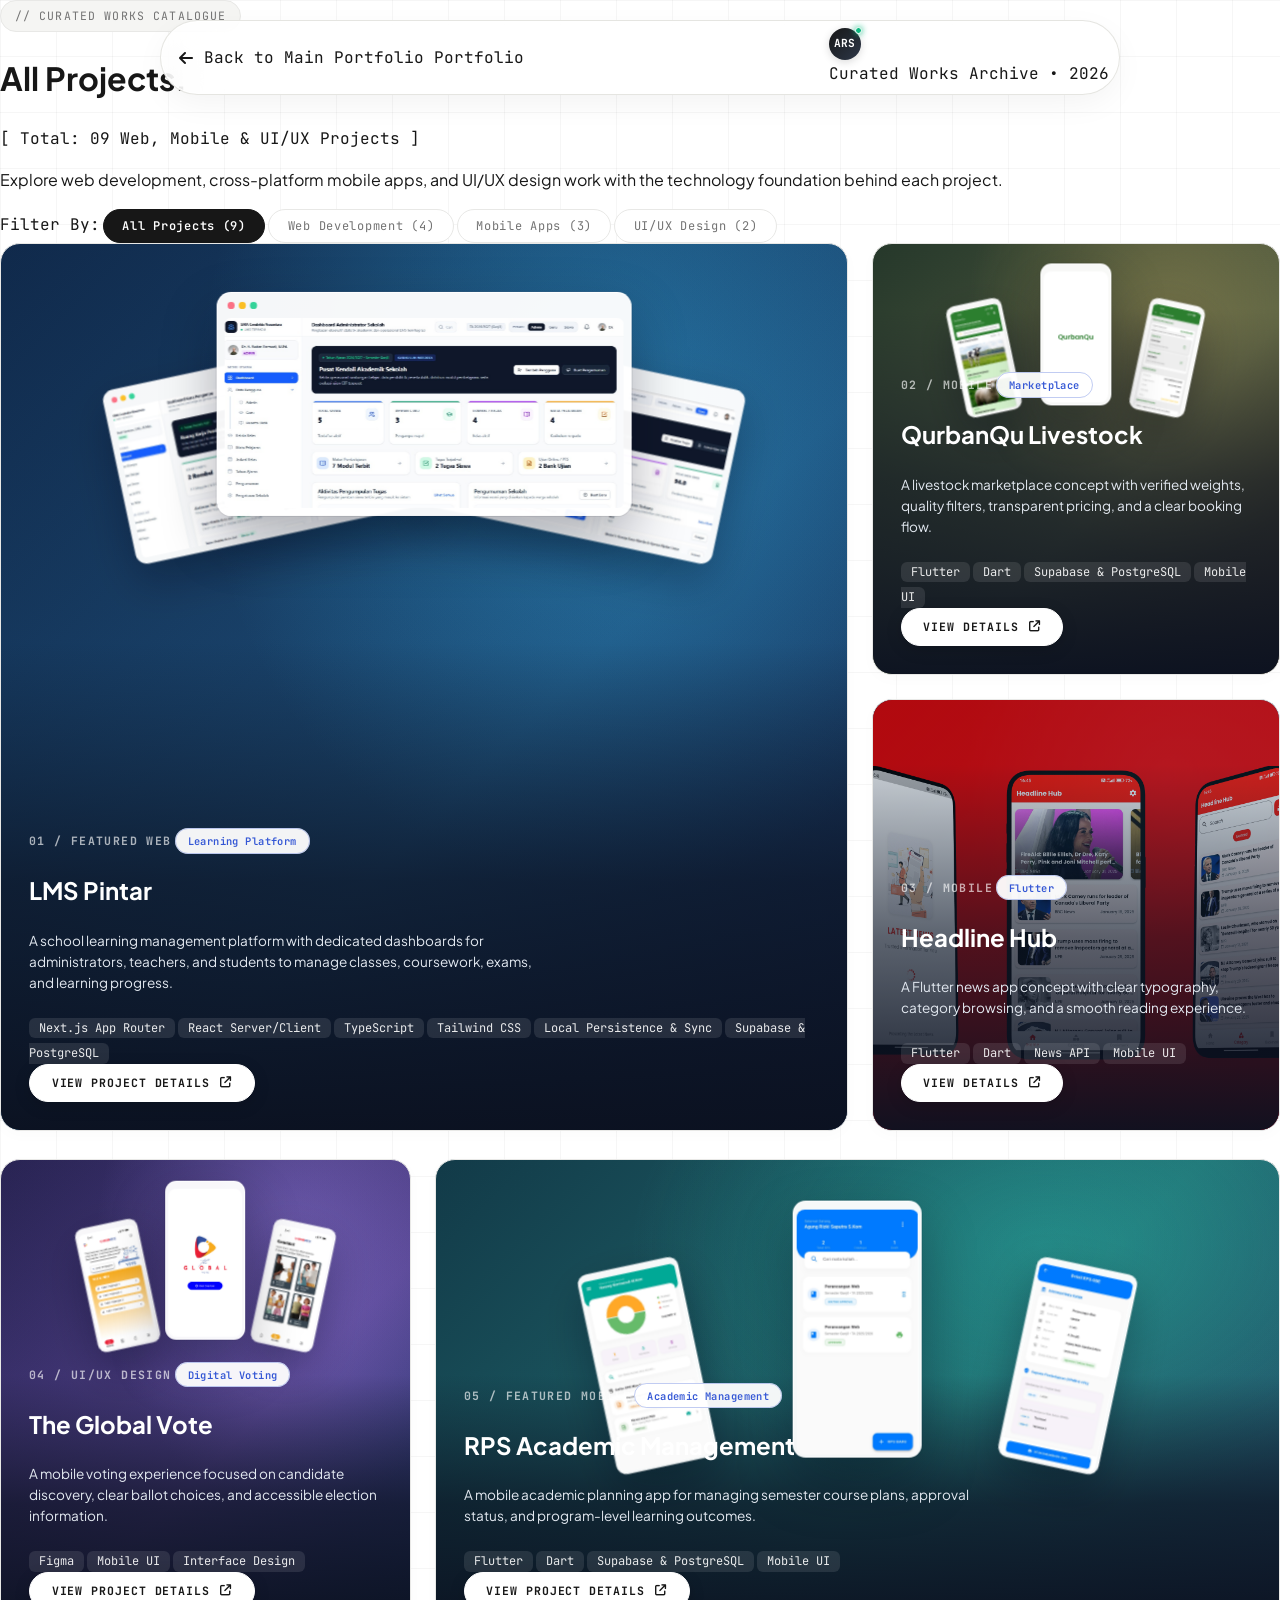
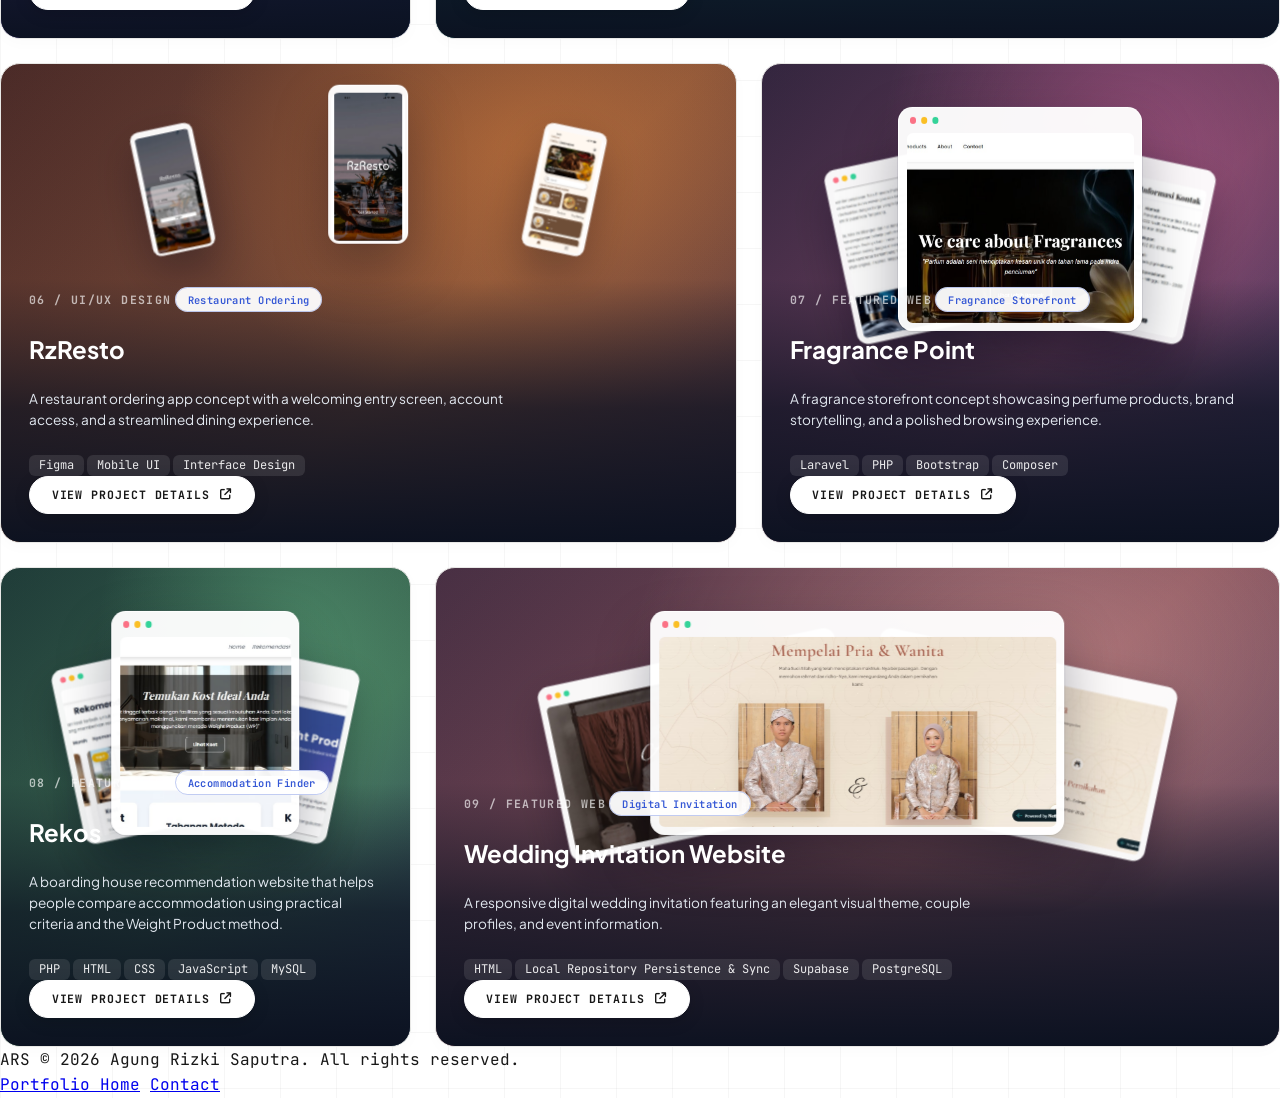
==== commit 2914d60d: "Update" ====
--- a/all-projects.html
+++ b/all-projects.html
@@ -59,7 +59,7 @@
       </div>
 
       <canvas id="archiveConstellationCanvas" class="constellation-bg-canvas archive-constellation-canvas" aria-hidden="true"></canvas>
-      <div class="archive-project-grid">
+      <div class="selected-work-layout archive-featured-layout mb-10">
         <article class="project-feature-card project-card group archive-card" data-category="web" data-project-theme="learning">
           <div class="project-mockup-stage" role="group" aria-label="LMS Pintar administrator, teacher, and student dashboards">
             <div class="project-mockup-window project-mockup-window--left">
@@ -107,6 +107,7 @@
           </div>
         </article>
 
+        <div class="selected-work-stack">
           <article class="project-card project-card-compact group archive-card" data-category="mobile" data-project-theme="livestock">
             <div class="project-mockup-stage project-mockup-stage--mobile project-mockup-stage--compact" role="group" aria-label="QurbanQu mobile app screens">
               <div class="project-mockup-window project-mockup-window--left">
@@ -155,11 +156,7 @@
           </article>
 
           <article class="project-card project-card-compact group archive-card" data-category="mobile" data-project-theme="news">
-            <div class="project-mockup-stage project-mockup-stage--mobile project-mockup-stage--compact" role="group" aria-label="Headline Hub mobile app screen">
-              <div class="project-mockup-window project-mockup-window--front">
-                <img src="images/projects/mumobile/news/3.png" alt="Headline Hub news app screens" loading="lazy" />
-              </div>
-            </div>
+            <img src="images/projects/mumobile/news/3.png" alt="Headline Hub news app mockup" loading="lazy" />
             <div class="project-card-overlay"></div>
             <div class="project-card-content">
               <div class="flex items-center justify-between mb-2">
@@ -190,6 +187,10 @@
               </button>
             </div>
           </article>
+        </div>
+      </div>
+
+      <div class="archive-project-grid">
         <article class="project-feature-card project-card group archive-card archive-project-card" data-category="design" data-project-theme="voting">
           <div class="project-mockup-stage project-mockup-stage--mobile project-mockup-stage--compact" role="group" aria-label="Global Vote mobile app screens">
             <div class="project-mockup-window project-mockup-window--left"><img src="images/projects/mumobile/gv/gv2.jpg" alt="Global Vote candidate selection screen" loading="lazy" /></div>
--- a/css/style.css
+++ b/css/style.css
@@ -1380,29 +1380,78 @@
   position: relative;
   z-index: 1;
   display: grid;
+  grid-template-columns: repeat(12, minmax(0, 1fr));
+  grid-auto-rows: 9rem;
+  grid-auto-flow: row dense;
+  gap: 1.5rem;
+}
+
+.archive-project-grid > .archive-card {
+  grid-row: span 3;
+  min-height: 27rem;
+}
+
+.archive-project-grid > .archive-card:nth-child(1),
+.archive-project-grid > .archive-card:nth-child(5) {
+  grid-column: span 4;
+}
+
+.archive-project-grid > .archive-card:nth-child(2),
+.archive-project-grid > .archive-card:nth-child(6) {
+  grid-column: span 8;
+}
+
+.archive-project-grid > .archive-card:nth-child(3) {
+  grid-column: span 7;
+}
+
+.archive-project-grid > .archive-card:nth-child(4) {
+  grid-column: span 5;
+}
+
+.archive-featured-layout .project-card-compact {
+  min-height: 27rem;
+}
+
+.archive-project-grid.is-filtered {
+  grid-auto-rows: auto;
+  grid-auto-flow: row;
   grid-template-columns: repeat(3, minmax(0, 1fr));
-  align-items: stretch;
-  gap: 1.5rem;
-}
-
-.archive-project-grid .archive-card {
-  min-height: 37rem;
-}
-
-.archive-project-grid .archive-card .project-mockup-stage {
-  inset: 1rem 0.75rem 57%;
-}
-
-.archive-project-grid .archive-card .project-card-content {
-  padding: 1.5rem;
-}
-
-.archive-project-grid .archive-card .project-tech-tag {
-  font-size: 0.66rem;
-}
-
-.archive-project-grid .archive-card.is-filtered-out {
+}
+
+.archive-project-grid.is-filtered > .archive-card:nth-child(n) {
+  grid-column: auto;
+  grid-row: auto;
+  min-height: 35rem;
+}
+
+.archive-featured-layout.is-filtered-web {
+  grid-template-columns: 1fr;
+}
+
+.archive-featured-layout.is-filtered-web .selected-work-stack,
+.archive-featured-layout.is-filtered-design {
   display: none;
+}
+
+.archive-featured-layout.is-filtered-web > .project-feature-card {
+  min-height: 35rem;
+}
+
+.archive-featured-layout.is-filtered-mobile {
+  grid-template-columns: 1fr;
+}
+
+.archive-featured-layout.is-filtered-mobile > .project-feature-card {
+  display: none;
+}
+
+.archive-featured-layout.is-filtered-mobile .selected-work-stack {
+  grid-template-columns: repeat(2, minmax(0, 1fr));
+}
+
+.archive-featured-layout.is-filtered-mobile .project-card-compact {
+  min-height: 31rem;
 }
 
 .archive-page-main {
@@ -1576,6 +1625,25 @@
   }
 
   .archive-project-grid {
+    grid-template-columns: repeat(6, minmax(0, 1fr));
+  }
+
+  .archive-project-grid > .archive-card:nth-child(1),
+  .archive-project-grid > .archive-card:nth-child(4) {
+    grid-column: span 2;
+  }
+
+  .archive-project-grid > .archive-card:nth-child(2),
+  .archive-project-grid > .archive-card:nth-child(3) {
+    grid-column: span 4;
+  }
+
+  .archive-project-grid > .archive-card:nth-child(5),
+  .archive-project-grid > .archive-card:nth-child(6) {
+    grid-column: span 3;
+  }
+
+  .archive-project-grid.is-filtered {
     grid-template-columns: repeat(2, minmax(0, 1fr));
   }
 }
@@ -1583,14 +1651,29 @@
 @media (max-width: 640px) {
   .archive-project-grid {
     grid-template-columns: 1fr;
-  }
-
-  .archive-project-grid .archive-card {
-    min-height: 37rem;
-  }
-
-  .archive-project-grid .archive-card .project-mockup-stage {
-    inset: 1rem 0.75rem 57%;
+    grid-auto-rows: auto;
+  }
+
+  .archive-project-grid > .archive-card:nth-child(n) {
+    grid-column: auto;
+    grid-row: auto;
+    min-height: 40rem;
+  }
+
+  .archive-project-grid > .archive-card {
+    min-height: 40rem;
+  }
+
+  .archive-featured-layout.is-filtered-mobile .selected-work-stack {
+    grid-template-columns: 1fr;
+  }
+
+  .archive-featured-layout > .project-feature-card {
+    min-height: 42rem;
+  }
+
+  .archive-featured-layout > .project-feature-card .project-mockup-stage {
+    inset: 1rem 0.75rem 60%;
   }
 }
 
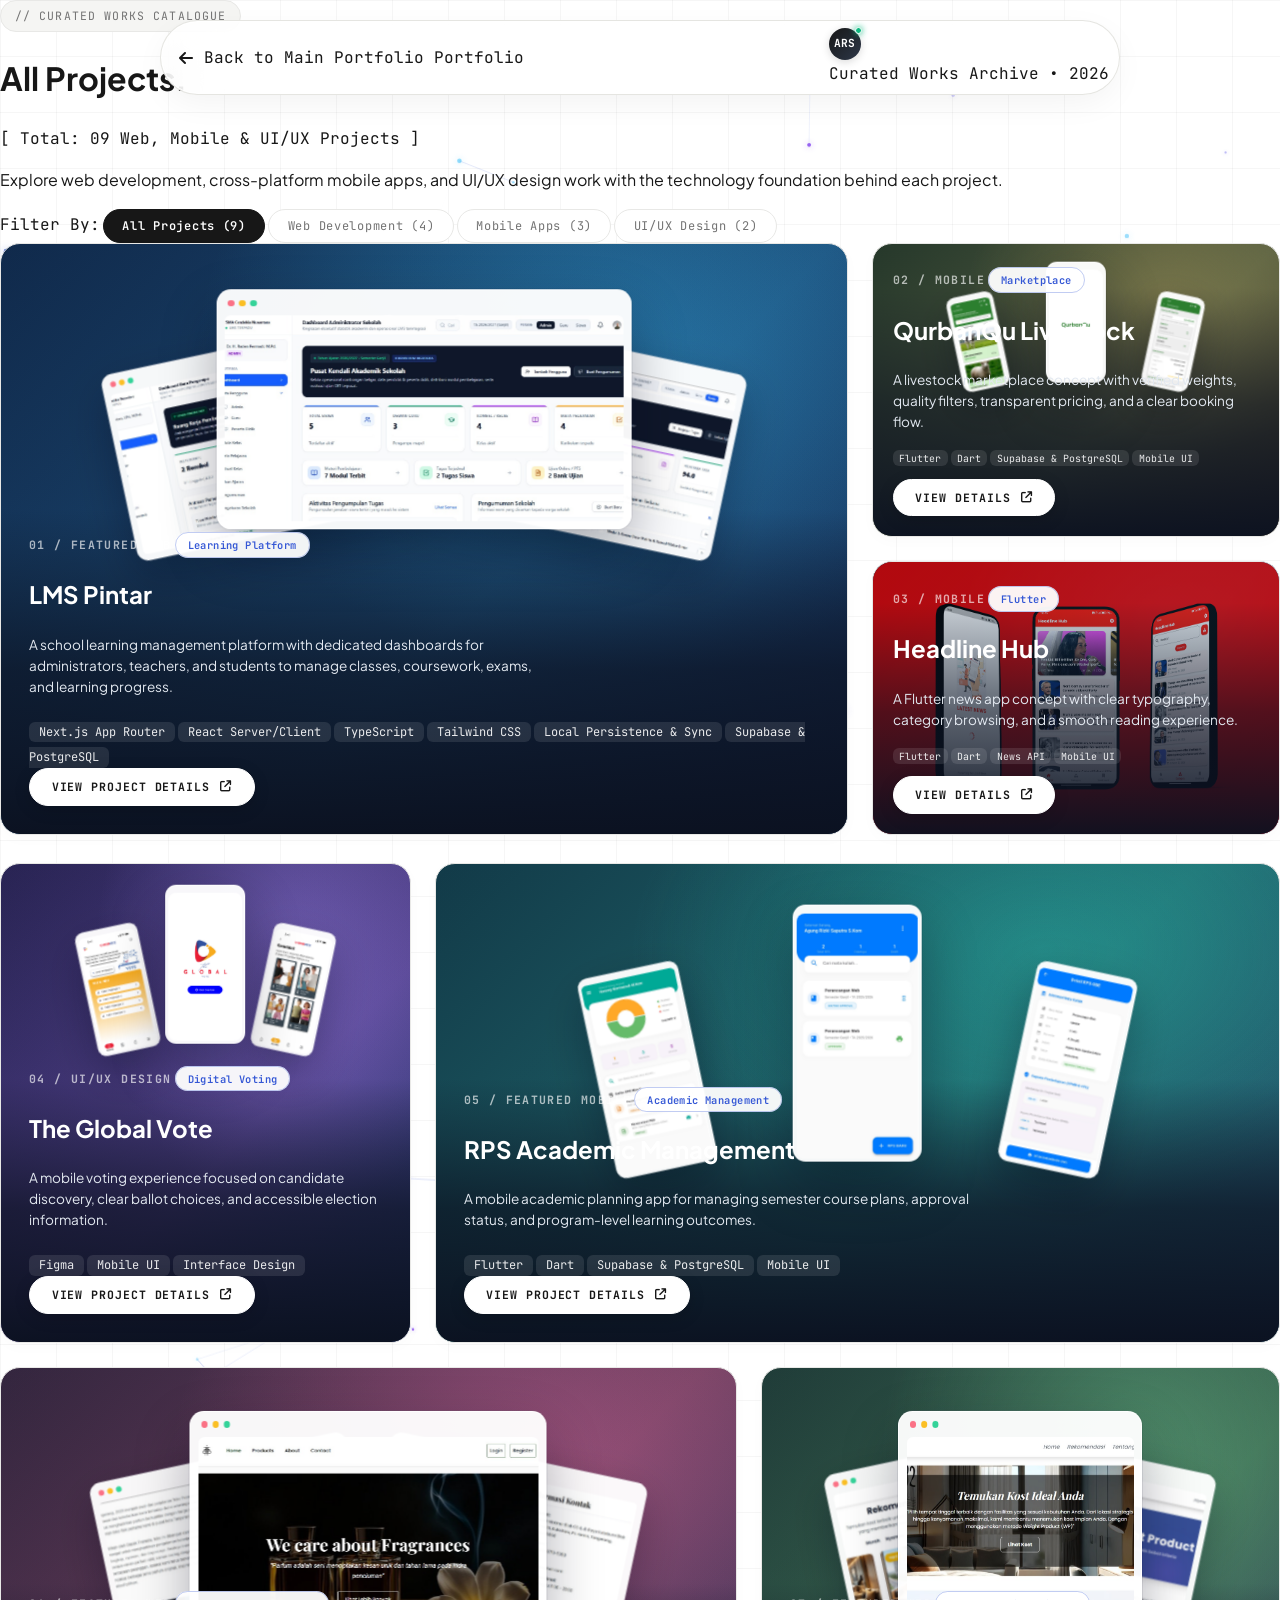
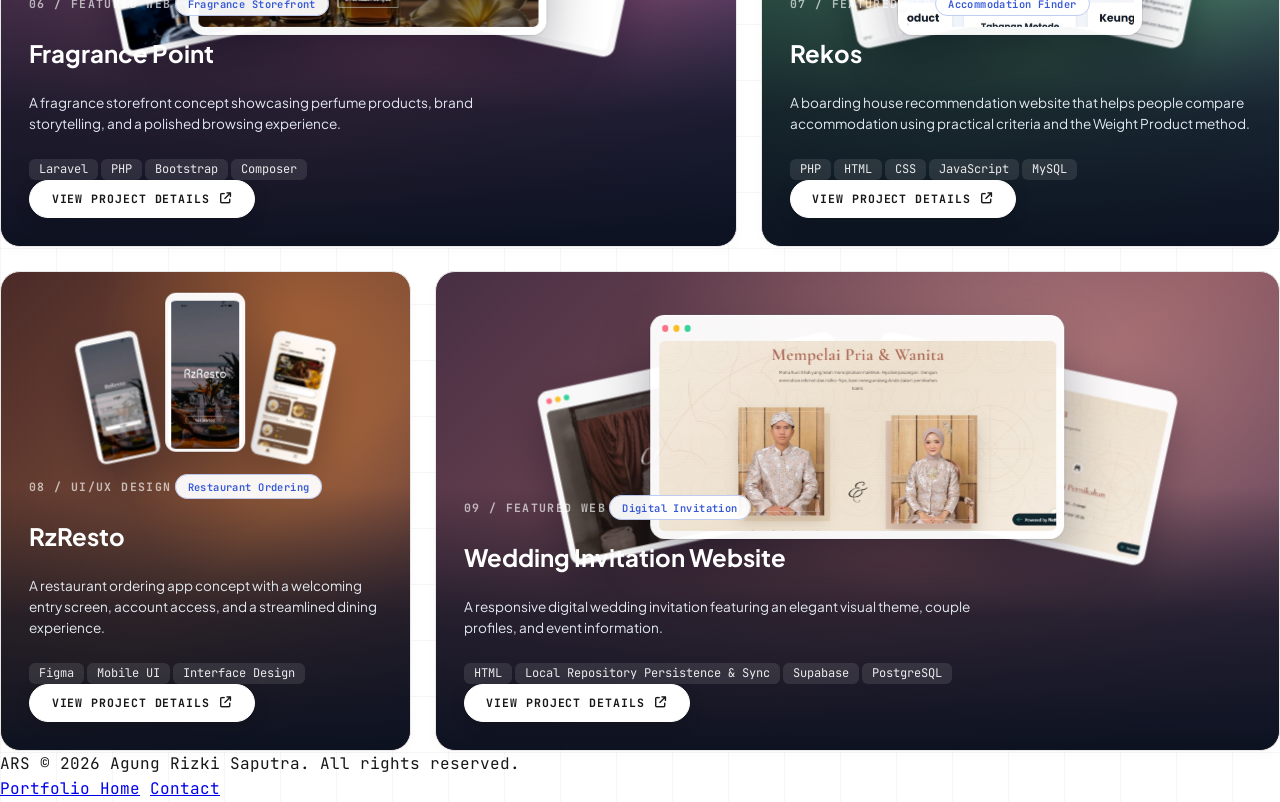
==== commit a170b2e5: "Update" ====
--- a/all-projects.html
+++ b/all-projects.html
@@ -277,7 +277,7 @@
           <div class="project-card-overlay"></div>
           <div class="project-card-content">
             <div class="flex items-center justify-between mb-3">
-              <span class="project-number text-[#93c5fd]">06 / UI/UX Design</span>
+              <span class="project-number text-[#93c5fd]">08 / UI/UX Design</span>
               <span class="project-type-badge">Restaurant Ordering</span>
             </div>
             <h2 class="text-2xl font-extrabold text-white group-hover:text-[#93c5fd] transition-colors mb-2">RzResto</h2>
@@ -315,7 +315,7 @@
           <div class="project-card-overlay"></div>
           <div class="project-card-content">
             <div class="flex items-center justify-between mb-3">
-              <span class="project-number text-[#93c5fd]">07 / Featured Web</span>
+              <span class="project-number text-[#93c5fd]">06 / Featured Web</span>
               <span class="project-type-badge">Fragrance Storefront</span>
             </div>
             <h2 class="text-2xl font-extrabold text-white group-hover:text-[#93c5fd] transition-colors mb-2">Fragrance Point</h2>
@@ -353,7 +353,7 @@
           <div class="project-card-overlay"></div>
           <div class="project-card-content">
             <div class="flex items-center justify-between mb-3">
-              <span class="project-number text-[#93c5fd]">08 / Featured Web</span>
+              <span class="project-number text-[#93c5fd]">07 / Featured Web</span>
               <span class="project-type-badge">Accommodation Finder</span>
             </div>
             <h2 class="text-2xl font-extrabold text-white group-hover:text-[#93c5fd] transition-colors mb-2">Rekos</h2>
--- a/css/style.css
+++ b/css/style.css
@@ -1391,26 +1391,68 @@
   min-height: 27rem;
 }
 
-.archive-project-grid > .archive-card:nth-child(1),
-.archive-project-grid > .archive-card:nth-child(5) {
+.archive-project-grid > .archive-card[data-project-theme="voting"] {
+  order: 1;
   grid-column: span 4;
 }
 
-.archive-project-grid > .archive-card:nth-child(2),
-.archive-project-grid > .archive-card:nth-child(6) {
+.archive-project-grid > .archive-card[data-project-theme="academic"] {
+  order: 2;
   grid-column: span 8;
 }
 
-.archive-project-grid > .archive-card:nth-child(3) {
+.archive-project-grid > .archive-card[data-project-theme="fragrance"] {
+  order: 3;
   grid-column: span 7;
 }
 
-.archive-project-grid > .archive-card:nth-child(4) {
+.archive-project-grid > .archive-card[data-project-theme="accommodation"] {
+  order: 4;
   grid-column: span 5;
 }
 
+.archive-project-grid > .archive-card[data-project-theme="restaurant"] {
+  order: 5;
+  grid-column: span 4;
+}
+
+.archive-project-grid > .archive-card[data-project-theme="invitation"] {
+  order: 6;
+  grid-column: span 8;
+}
+
 .archive-featured-layout .project-card-compact {
-  min-height: 27rem;
+  min-height: 16rem;
+}
+
+.archive-featured-layout > .project-feature-card {
+  min-height: 37rem;
+}
+
+.archive-featured-layout > .project-feature-card .project-mockup-stage:not(.project-mockup-stage--mobile) .project-mockup-window {
+  height: clamp(9rem, 20vw, 15rem);
+}
+
+.archive-featured-layout .project-card-compact .project-card-content {
+  padding: 1.25rem;
+}
+
+.archive-featured-layout .project-card-compact .project-card-content p {
+  margin-bottom: 0.65rem;
+}
+
+.archive-featured-layout .project-card-compact .project-card-content > .flex.flex-wrap {
+  gap: 0.35rem;
+  margin-bottom: 0.65rem;
+}
+
+.archive-featured-layout .project-card-compact .project-tech-tag {
+  padding: 0.1rem 0.4rem;
+  font-size: 0.62rem;
+}
+
+.archive-featured-layout .project-mockup-stage--mobile.project-mockup-stage--compact {
+  bottom: 56%;
 }
 
 .archive-project-grid.is-filtered {
@@ -1628,18 +1670,18 @@
     grid-template-columns: repeat(6, minmax(0, 1fr));
   }
 
-  .archive-project-grid > .archive-card:nth-child(1),
-  .archive-project-grid > .archive-card:nth-child(4) {
+  .archive-project-grid > .archive-card[data-project-theme="voting"],
+  .archive-project-grid > .archive-card[data-project-theme="fragrance"] {
     grid-column: span 2;
   }
 
-  .archive-project-grid > .archive-card:nth-child(2),
-  .archive-project-grid > .archive-card:nth-child(3) {
+  .archive-project-grid > .archive-card[data-project-theme="academic"],
+  .archive-project-grid > .archive-card[data-project-theme="accommodation"] {
     grid-column: span 4;
   }
 
-  .archive-project-grid > .archive-card:nth-child(5),
-  .archive-project-grid > .archive-card:nth-child(6) {
+  .archive-project-grid > .archive-card[data-project-theme="restaurant"],
+  .archive-project-grid > .archive-card[data-project-theme="invitation"] {
     grid-column: span 3;
   }
 
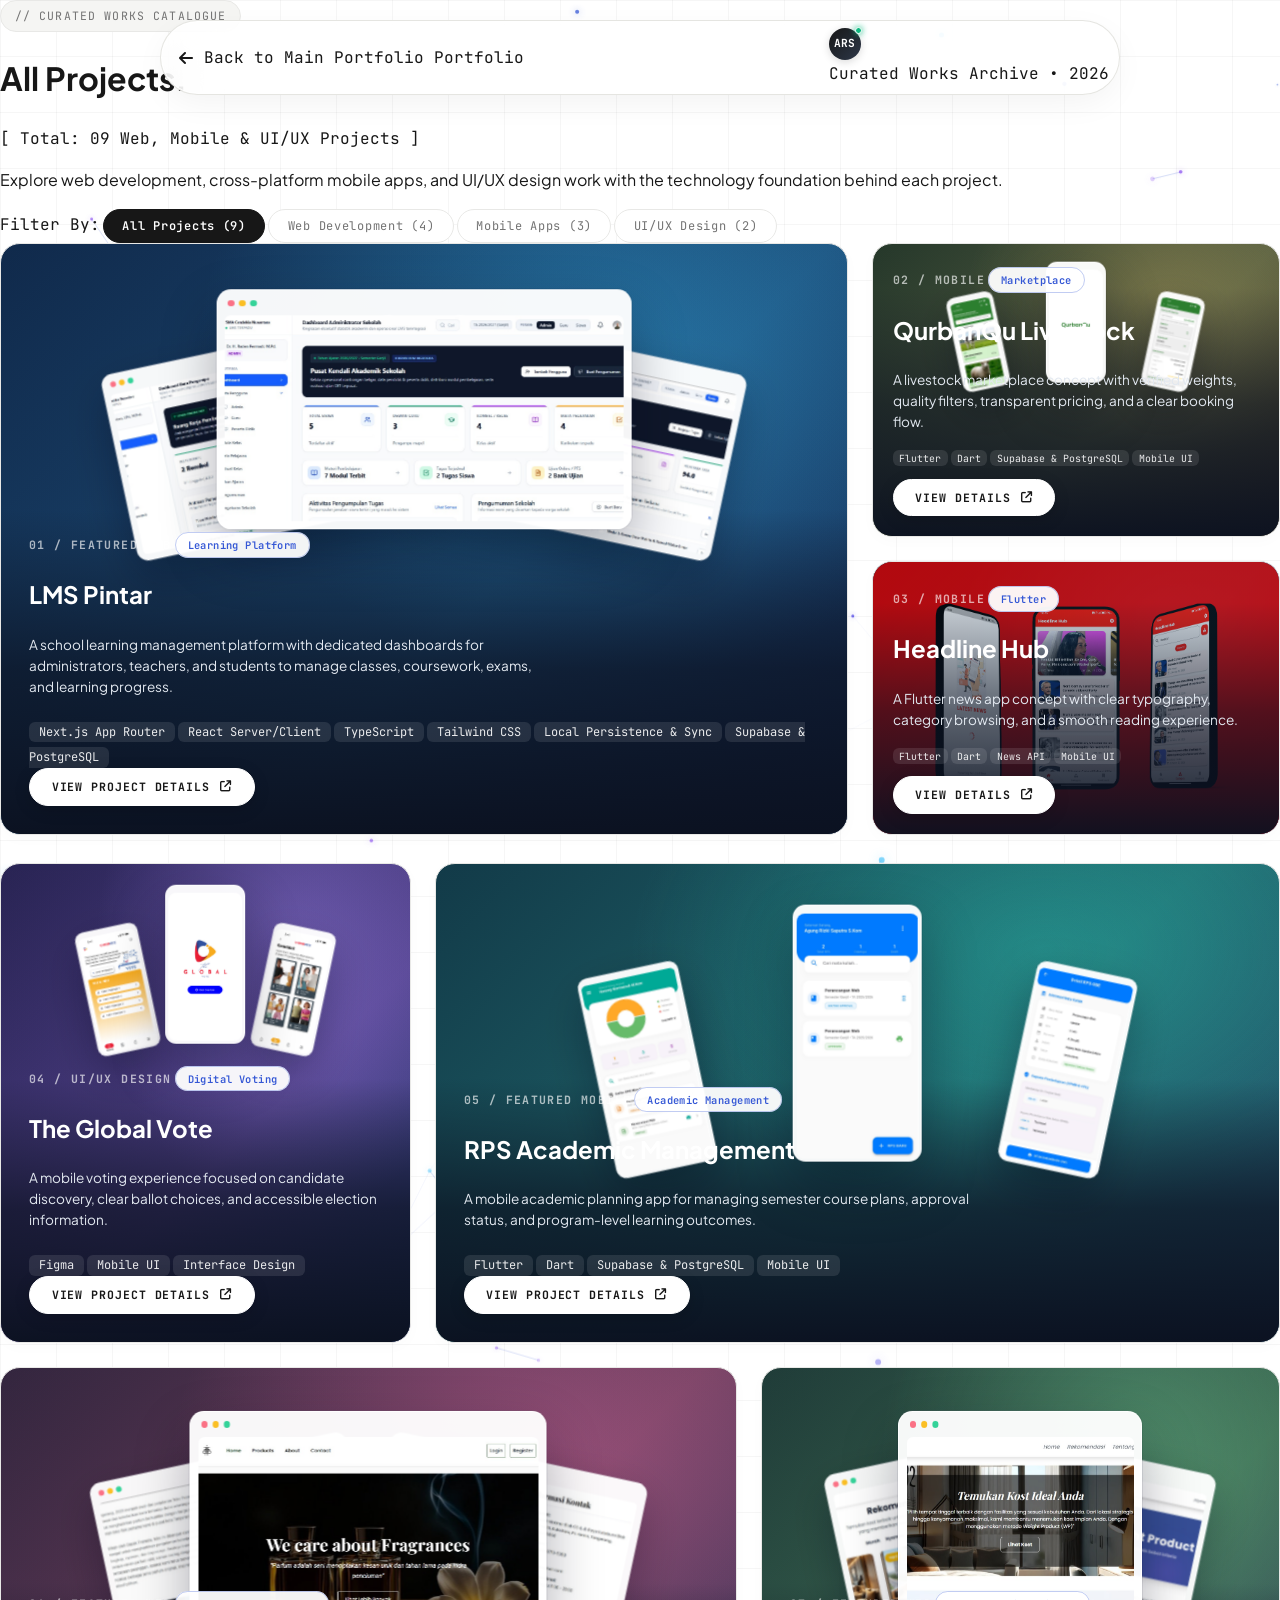
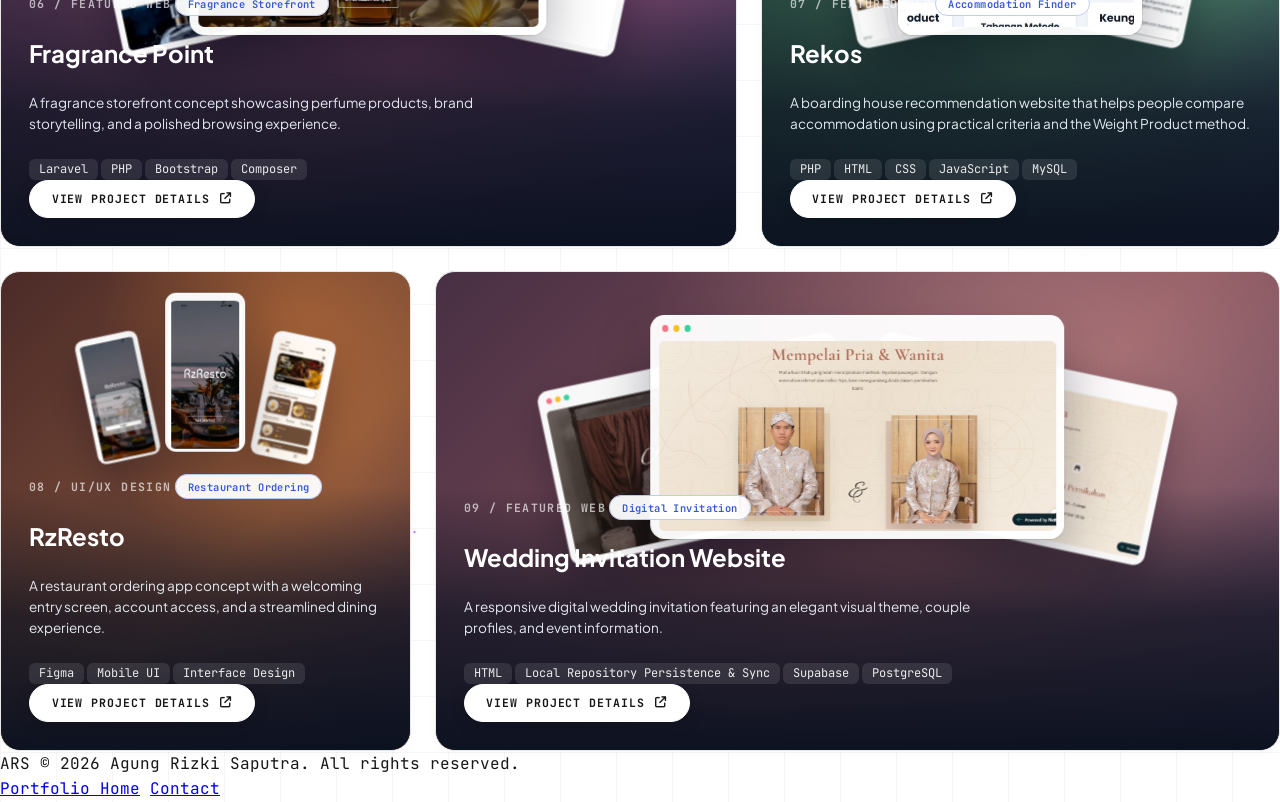
==== commit 0889a4f0: "Update" ====
--- a/all-projects.html
+++ b/all-projects.html
@@ -177,7 +177,7 @@
                 data-tech="Flutter, Dart, News API, Mobile UI"
                 data-description="A cross-platform news app concept developed with Flutter, designed around clear typography, category browsing, and an easy-to-follow reading experience."
                 data-image="images/projects/mumobile/news/3.png"
-                data-github="https://github.com/AgungRizkiSaputra"
+                data-github="#"
                 data-github-label="GitHub Profile"
                 data-live="images/projects/mumobile/news/3.png"
                 data-live-label="View Project Screen"
@@ -219,10 +219,10 @@
               data-mockup-left="images/projects/mumobile/gv/gv2.jpg"
               data-mockup-right="images/projects/mumobile/gv/gv3.jpg"
               data-mockup-type="mobile"
-              data-github="https://github.com/AgungRizkiSaputra"
+              data-github="#"
               data-github-label="GitHub Profile"
-              data-live="images/projects/mumobile/gv/gv1.jpg"
-              data-live-label="View Project Screen"
+              data-live="https://www.figma.com/design/AWUDhniQbWTFXUgRx5j3l8/UAS-RPL?node-id=0-1&p=f&t=Wwsp8seo8RxokQrU-0"
+              data-live-label="Open Figma"
               aria-label="View The Global Vote project details">
               <span>View Project Details</span><i class="fas fa-arrow-up-right-from-square"></i>
             </button>
@@ -258,7 +258,7 @@
               data-mockup-left="images/projects/mumobile/rps/rps2.jpg"
               data-mockup-right="images/projects/mumobile/rps/rps3.jpg"
               data-mockup-type="mobile"
-              data-github="https://github.com/AgungRizkiSaputra"
+              data-github="https://github.com/AgungRizkiSaputra/apps_obe"
               data-github-label="GitHub Profile"
               data-live="images/projects/mumobile/rps/rps1.jpg"
               data-live-label="View Project Screen"
@@ -296,10 +296,10 @@
               data-mockup-left="images/projects/mumobile/rz/rz2.jpg"
               data-mockup-right="images/projects/mumobile/rz/rz3.jpg"
               data-mockup-type="mobile"
-              data-github="https://github.com/AgungRizkiSaputra"
+              data-github="#"
               data-github-label="GitHub Profile"
-              data-live="images/projects/mumobile/rz/rz1.jpg"
-              data-live-label="View Project Screen"
+              data-live="https://www.figma.com/design/dw44CiHGuIeTXGmCcM70Zw/UAS-UI-UX?t=Wwsp8seo8RxokQrU-0"
+              data-live-label="Open Figma"
               aria-label="View RzResto project details">
               <span>View Project Details</span><i class="fas fa-arrow-up-right-from-square"></i>
             </button>
@@ -334,7 +334,7 @@
               data-image="images/projects/muweb/fp/fp1.jpeg"
               data-mockup-left="images/projects/muweb/fp/fp2.jpeg"
               data-mockup-right="images/projects/muweb/fp/fp3.jpeg"
-              data-github="https://github.com/AgungRizkiSaputra"
+              data-github="https://github.com/Mifta24/Mistify"
               data-github-label="GitHub Profile"
               data-live="images/projects/muweb/fp/fp1.jpeg"
               data-live-label="View Project Screen"
@@ -373,8 +373,8 @@
               data-image="images/projects/muweb/rekos/rekos1.jpeg"
               data-mockup-left="images/projects/muweb/rekos/rekos2.jpeg"
               data-mockup-right="images/projects/muweb/rekos/rekos3.jpeg"
-              data-github="https://github.com/AgungRizkiSaputra"
-              data-github-label="GitHub Profile"
+              data-github="https://github.com/AgungRizkiSaputra/rekos"
+              data-github-label="GitHub Repository"
               data-live="images/projects/muweb/rekos/rekos1.jpeg"
               data-live-label="View Project Screen"
               aria-label="View Rekos project details">
@@ -411,10 +411,10 @@
               data-image="images/projects/muweb/ug/ug1.jpeg"
               data-mockup-left="images/projects/muweb/ug/ug2.jpeg"
               data-mockup-right="images/projects/muweb/ug/ug3.jpeg"
-              data-github="https://github.com/AgungRizkiSaputra"
-              data-github-label="GitHub Profile"
-              data-live="images/projects/muweb/ug/ug1.jpeg"
-              data-live-label="View Project Screen"
+              data-github="https://github.com/AgungRizkiSaputra/apitalya"
+              data-github-label="GitHub Repository"
+              data-live="https://afidalya.netlify.app/"
+              data-live-label="Live Deployed Web"
               aria-label="View Wedding Invitation Website project details">
               <span>View Project Details</span><i class="fas fa-arrow-up-right-from-square"></i>
             </button>
--- a/css/style.css
+++ b/css/style.css
@@ -61,6 +61,20 @@
   line-height: 1.6;
 }
 
+body::before {
+  position: fixed;
+  top: 0;
+  left: 0;
+  z-index: 100000;
+  width: var(--page-scroll-progress, 0%);
+  height: 3px;
+  background: linear-gradient(90deg, #3457d5, #8b5cf6, #22d3ee);
+  box-shadow: 0 0 12px rgba(52, 87, 213, 0.35);
+  content: "";
+  pointer-events: none;
+  transition: width 0.12s linear;
+}
+
 ::selection {
   background-color: var(--accent);
   color: #ffffff;
@@ -426,6 +440,32 @@
   overflow: hidden;
 }
 
+.hero-entrance {
+  opacity: 0;
+  translate: 0 28px;
+  filter: blur(6px);
+  transition:
+    opacity 0.85s var(--transition-smooth),
+    translate 0.85s var(--transition-smooth),
+    filter 0.85s var(--transition-smooth);
+  transition-delay: var(--hero-entrance-delay, 0ms);
+}
+
+.hero-is-ready .hero-entrance {
+  opacity: 1;
+  translate: 0;
+  filter: blur(0);
+}
+
+.hero-is-ready #heroPhotoStage {
+  animation: hero-photo-float 7s ease-in-out 1s infinite;
+}
+
+@keyframes hero-photo-float {
+  0%, 100% { translate: 0 0; }
+  50% { translate: 0 -10px; }
+}
+
 .hero-editorial-title {
   font-family: var(--font-display);
   font-size: clamp(2.8rem, 7.5vw, 6.2rem);
@@ -657,6 +697,42 @@
 /* Scroll indicator bounce */
 .scroll-indicator {
   animation: scroll-bounce 2s ease-in-out infinite;
+}
+
+.hero-scroll-cue {
+  position: absolute;
+  bottom: 1.5rem;
+  left: 50%;
+  z-index: 5;
+  display: inline-flex;
+  align-items: center;
+  gap: 0.65rem;
+  color: var(--text-secondary);
+  font-family: var(--font-mono);
+  font-size: 0.65rem;
+  letter-spacing: 0.14em;
+  text-decoration: none;
+  text-transform: uppercase;
+  opacity: 0;
+  translate: -50% 8px;
+  transition:
+    opacity 0.6s var(--transition-smooth),
+    translate 0.6s var(--transition-smooth),
+    color 0.25s ease;
+  transition-delay: 850ms;
+}
+
+.hero-is-ready .hero-scroll-cue {
+  opacity: 0.8;
+  translate: -50% 0;
+}
+
+.hero-scroll-cue:hover {
+  color: var(--accent);
+}
+
+.hero-scroll-cue i {
+  font-size: 0.7rem;
 }
 
 @keyframes scroll-bounce {
@@ -780,6 +856,8 @@
   position: relative;
   width: 100%;
   transition: transform 0.25s ease-out;
+  transform-style: preserve-3d;
+  will-change: transform;
 }
 
 /* Outer soft glow */
@@ -1256,17 +1334,17 @@
   z-index: 3;
 }
 
-.project-feature-card:hover .project-mockup-window--left {
+.project-card:hover .project-mockup-window--left {
   transform: translate3d(-2%, 4%, -50px) rotate(-16deg) scale(0.9);
   box-shadow: 0 2rem 4rem rgba(2, 6, 23, 0.38);
 }
 
-.project-feature-card:hover .project-mockup-window--right {
+.project-card:hover .project-mockup-window--right {
   transform: translate3d(2%, 4%, -50px) rotate(16deg) scale(0.9);
   box-shadow: 0 2rem 4rem rgba(2, 6, 23, 0.38);
 }
 
-.project-feature-card:hover .project-mockup-window--front {
+.project-card:hover .project-mockup-window--front {
   transform: translateX(-50%) translateY(2%) scale(1.04);
 }
 
@@ -1296,7 +1374,7 @@
   filter: saturate(1.12);
 }
 
-.project-feature-card:hover .project-mockup-window img {
+.project-card:hover .project-mockup-window img {
   transform: none;
   opacity: 1;
   filter: none;
@@ -2295,13 +2373,19 @@
    -------------------------------------------------------------------------- */
 .reveal-on-scroll {
   opacity: 0;
-  transform: translateY(24px);
-  transition: opacity 0.7s var(--transition-smooth), transform 0.7s var(--transition-smooth);
+  translate: 0 20px;
+  filter: blur(5px);
+  transition:
+    opacity 0.7s var(--transition-smooth),
+    translate 0.7s var(--transition-smooth),
+    filter 0.7s var(--transition-smooth);
+  transition-delay: var(--reveal-delay, 0ms);
 }
 
 .reveal-on-scroll.is-visible {
   opacity: 1;
-  transform: translateY(0);
+  translate: 0;
+  filter: blur(0);
 }
 
 @media (prefers-reduced-motion: reduce) {
@@ -2317,6 +2401,28 @@
   
   .reveal-on-scroll {
     opacity: 1 !important;
-    transform: none !important;
+    translate: none !important;
+    filter: none !important;
+  }
+
+  .hero-entrance {
+    opacity: 1 !important;
+    translate: none !important;
+    filter: none !important;
+    transition: none !important;
+  }
+
+  .hero-scroll-cue {
+    opacity: 1 !important;
+    translate: -50% 0 !important;
+    transition: none !important;
+  }
+
+  .hero-is-ready #heroPhotoStage {
+    animation: none !important;
+  }
+
+  body::before {
+    transition: none !important;
   }
 }
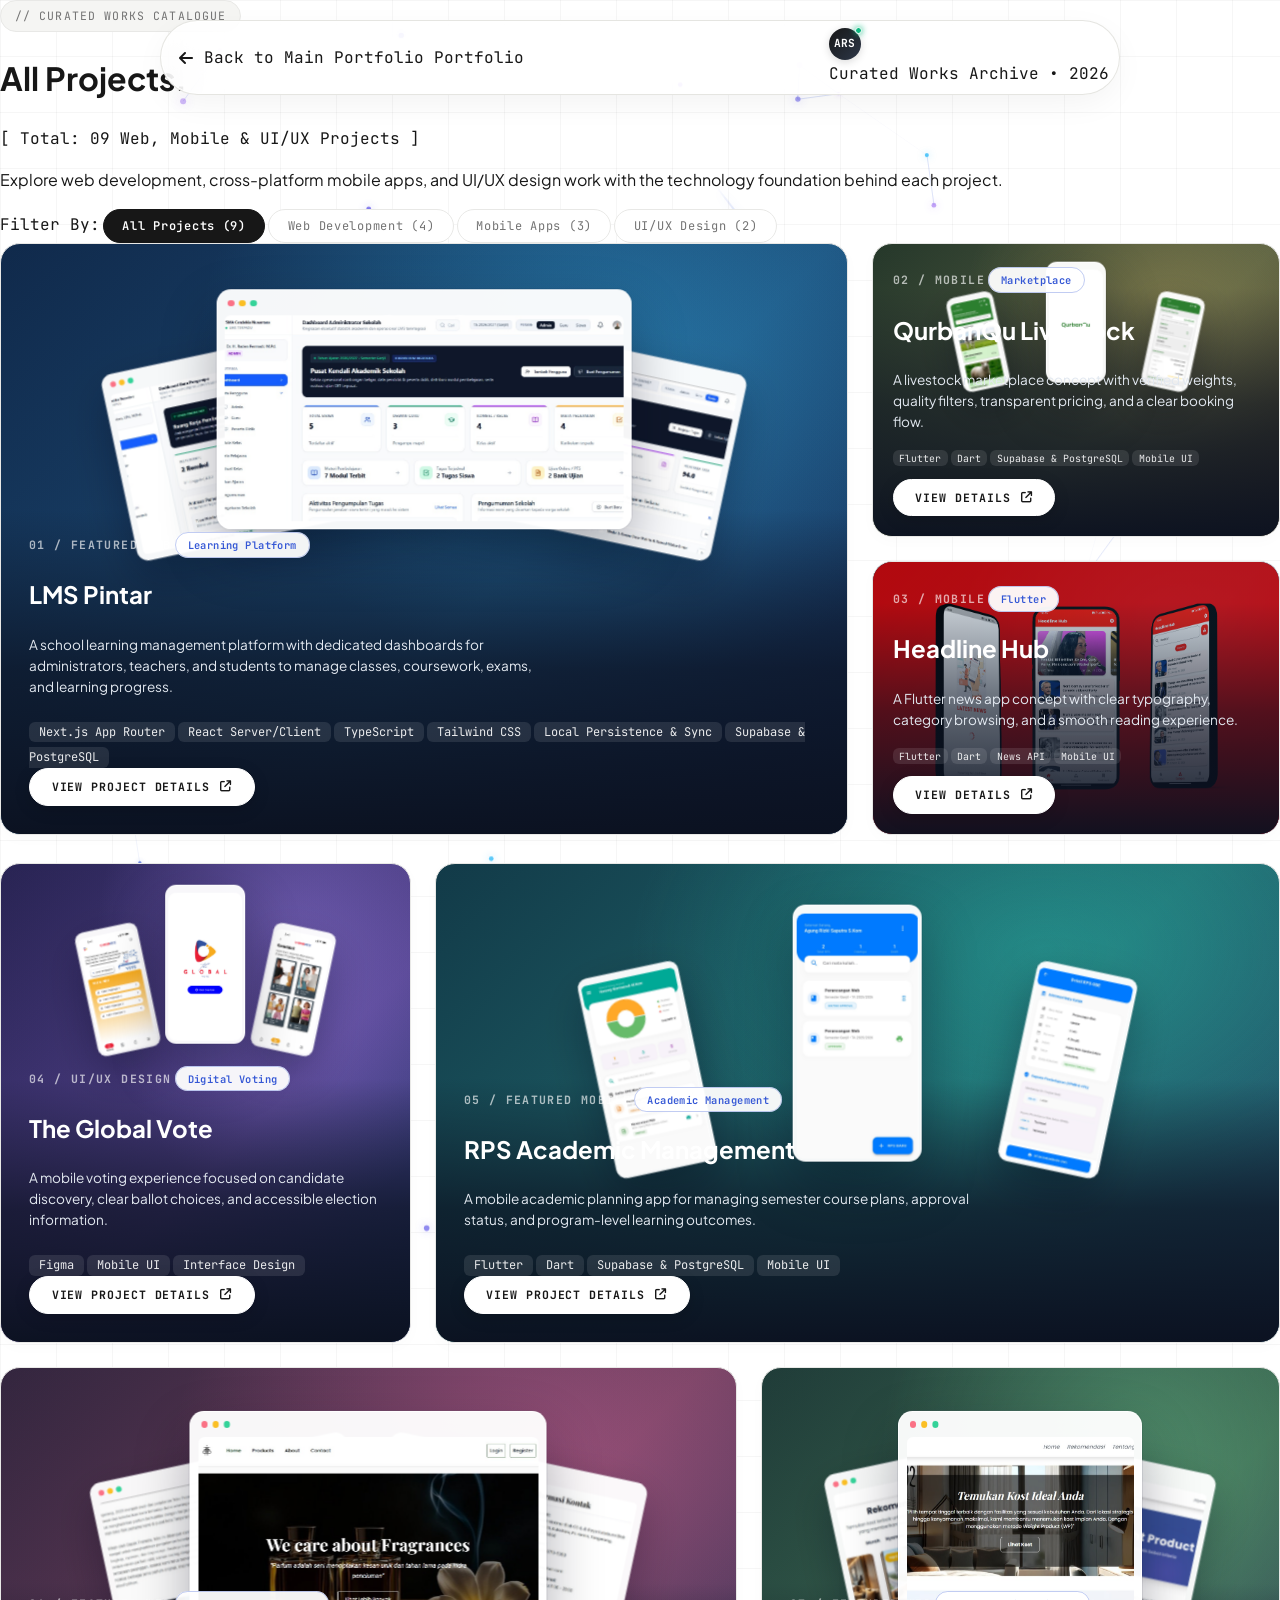
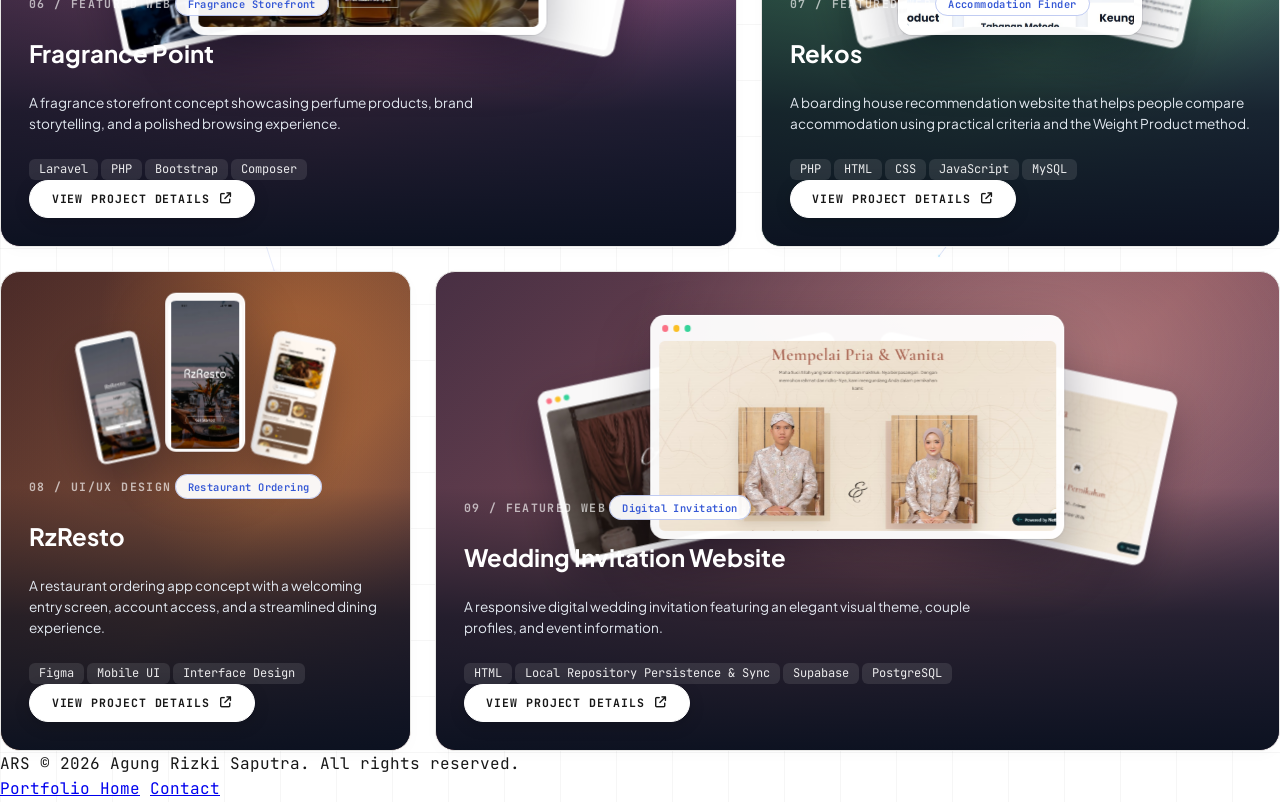
==== commit 59ae656c: "Update" ====
--- a/all-projects.html
+++ b/all-projects.html
@@ -259,7 +259,7 @@
               data-mockup-right="images/projects/mumobile/rps/rps3.jpg"
               data-mockup-type="mobile"
               data-github="https://github.com/AgungRizkiSaputra/apps_obe"
-              data-github-label="GitHub Profile"
+              data-github-label="GitHub Repository"
               data-live="images/projects/mumobile/rps/rps1.jpg"
               data-live-label="View Project Screen"
               aria-label="View RPS Academic Management project details">
@@ -335,7 +335,7 @@
               data-mockup-left="images/projects/muweb/fp/fp2.jpeg"
               data-mockup-right="images/projects/muweb/fp/fp3.jpeg"
               data-github="https://github.com/Mifta24/Mistify"
-              data-github-label="GitHub Profile"
+              data-github-label="GitHub Repository"
               data-live="images/projects/muweb/fp/fp1.jpeg"
               data-live-label="View Project Screen"
               aria-label="View Fragrance Point project details">
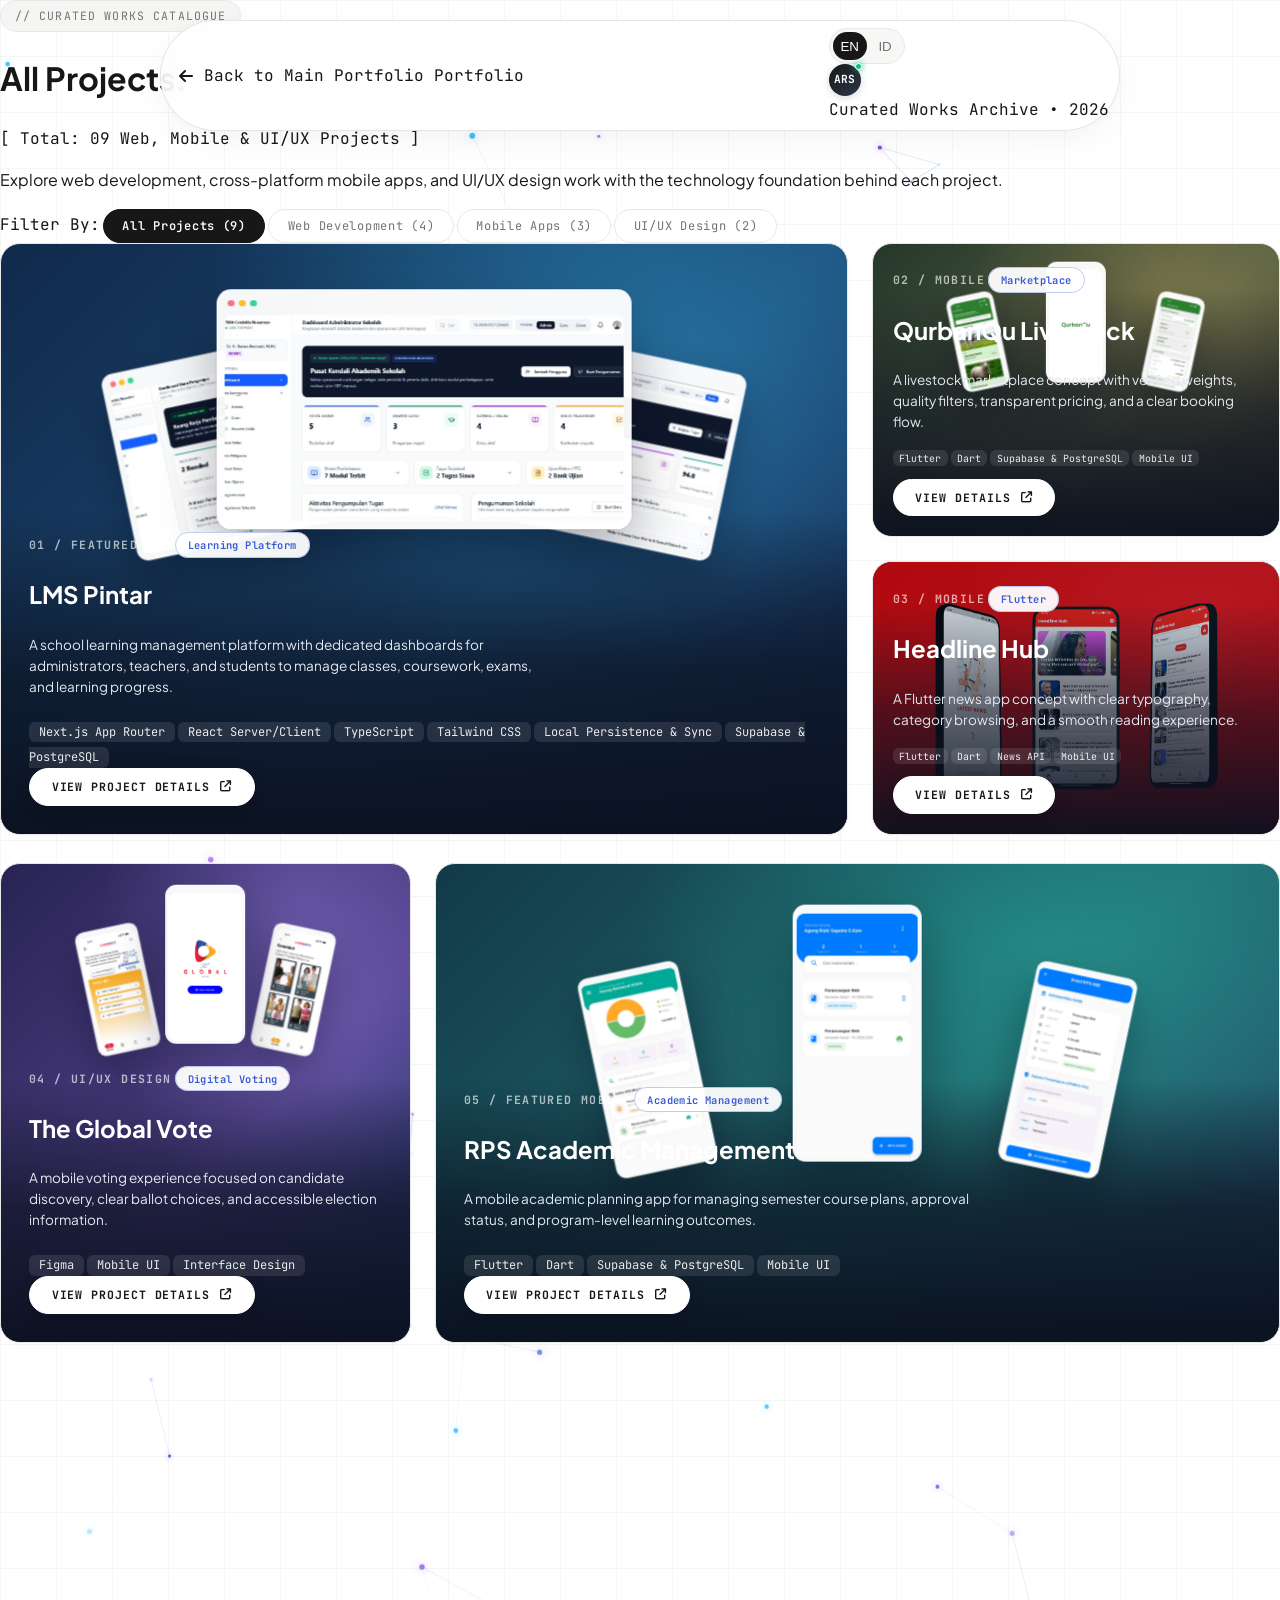
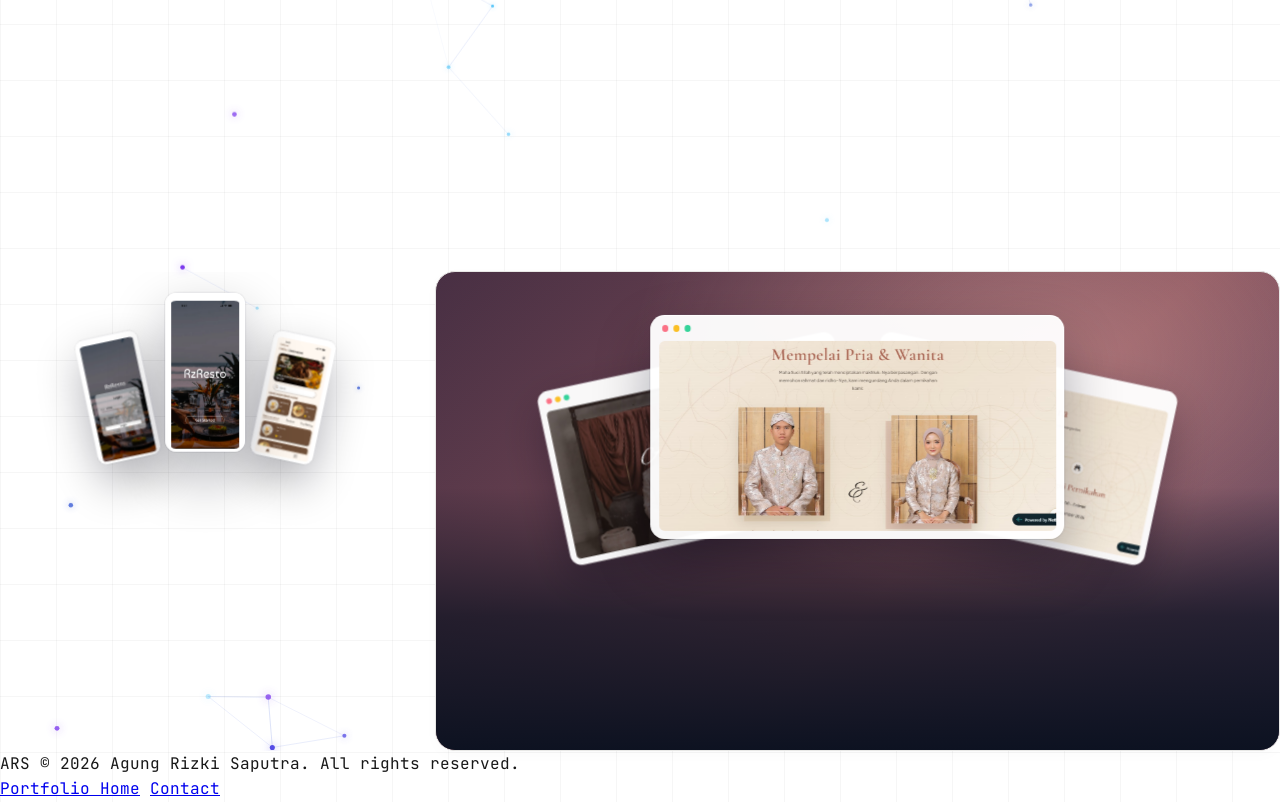
==== commit 73a1e68e: "Update nambahin translate" ====
--- a/all-projects.html
+++ b/all-projects.html
@@ -25,6 +25,10 @@
         </span>
       </a>
       <div class="flex items-center gap-3">
+        <div class="language-switch" role="group" aria-label="Choose language">
+          <button type="button" data-language-toggle="en" aria-pressed="true">EN</button>
+          <button type="button" data-language-toggle="id" aria-pressed="false">ID</button>
+        </div>
         <span class="brand-emblem">
           <span>ARS</span>
           <span class="brand-status-dot"></span>
--- a/css/style.css
+++ b/css/style.css
@@ -229,6 +229,40 @@
   transform: translateY(-1px);
 }
 
+.language-switch {
+  display: inline-flex;
+  align-items: center;
+  gap: 0.15rem;
+  padding: 0.2rem;
+  border: 1px solid var(--border-subtle);
+  border-radius: 9999px;
+  background: rgba(247, 247, 245, 0.9);
+  font-family: var(--font-mono);
+  font-size: 0.62rem;
+  line-height: 1;
+}
+
+.language-switch button {
+  min-width: 2rem;
+  padding: 0.4rem 0.48rem;
+  border: 0;
+  border-radius: 9999px;
+  background: transparent;
+  color: var(--text-secondary);
+  cursor: pointer;
+  transition: background-color 0.2s ease, color 0.2s ease, transform 0.2s ease;
+}
+
+.language-switch button:hover {
+  color: var(--text-primary);
+  transform: translateY(-1px);
+}
+
+.language-switch button[aria-pressed="true"] {
+  background: var(--text-primary);
+  color: #ffffff;
+}
+
 /* Mobile Drawer — strictly isolated & hidden on desktop */
 #mobile-menu {
   position: fixed;
